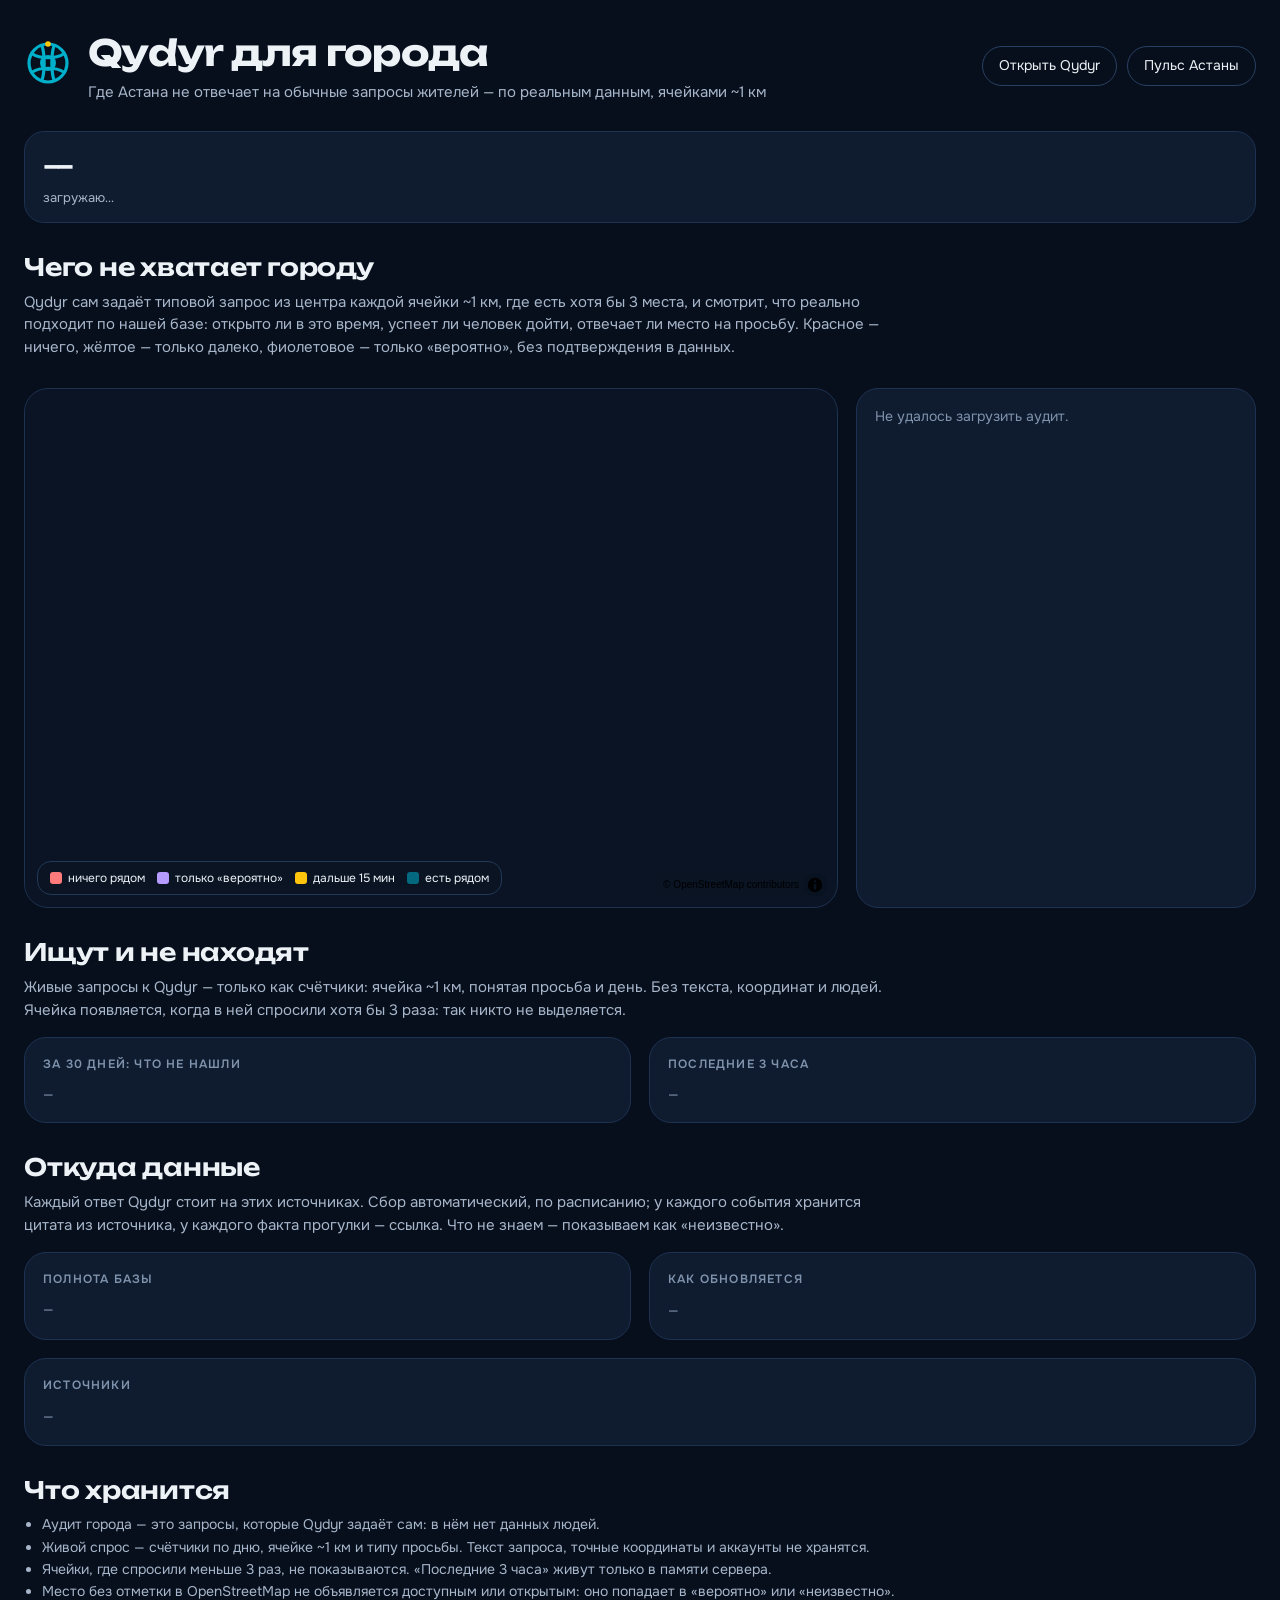
==== qydyr_data/web/city.html @ 08a6fe1f "Qydyr for the city: supply audit, live unmet demand, data page; step-free mode" ====
<!doctype html>
<html lang="ru" data-theme="dark">
<head>
<meta charset="utf-8">
<meta name="viewport" content="width=device-width, initial-scale=1">
<title>Qydyr для города</title>
<link rel="stylesheet" href="assets/fonts.css">
<link rel="stylesheet" href="assets/vendor/maplibre-gl.css">
<link rel="stylesheet" href="assets/app.css">
<style>
  body { overflow: auto; background: #070F1C; }
  :root { --none: #FF7A7A; --guess: #B79CFF; --far: #FEC50C; --ok: #00AFCA; }
  .city { max-width: 1320px; margin: 0 auto; padding: 28px 24px 56px; display: flex; flex-direction: column; gap: 28px; }
  .c-head { display: flex; align-items: center; justify-content: space-between; gap: 20px; flex-wrap: wrap; }
  .c-title { display: flex; align-items: center; gap: 16px; min-width: 0; }
  .c-title .logo { width: 48px; height: 48px; flex-shrink: 0; }
  .c-title h1 { margin: 0; font-family: var(--font-display); font-weight: 700; font-size: clamp(24px, 3vw, 36px); letter-spacing: -0.02em; }
  .c-title p { margin: 4px 0 0; color: var(--text-2); font-size: 15px; }
  .links { display: flex; gap: 10px; flex-wrap: wrap; }
  .links a { display: inline-flex; align-items: center; min-height: 40px; padding: 0 16px; border-radius: 999px; border: 1px solid var(--line-2); color: var(--text); text-decoration: none; font-size: 14px; }
  .links a:hover { border-color: var(--sky); }
  .kpis { display: grid; grid-template-columns: repeat(auto-fit, minmax(150px, 1fr)); gap: 12px; }
  .kpi { display: flex; flex-direction: column; gap: 4px; padding: 16px 18px; border-radius: 20px; background: var(--surface); border: 1px solid #1D3150; }
  .kpi b { font-family: var(--font-display); font-weight: 600; font-size: 26px; }
  .kpi span { font-size: 13px; color: var(--text-2); line-height: 1.35; }
  .kpi.warn b { color: var(--far); }
  section h2 { margin: 0 0 6px; font-family: var(--font-display); font-weight: 600; font-size: clamp(19px, 2vw, 24px); letter-spacing: -0.01em; }
  section > p.lead { margin: 0 0 16px; color: var(--text-2); font-size: 15px; line-height: 1.5; max-width: 860px; }
  .scen { display: flex; gap: 8px; flex-wrap: wrap; margin-bottom: 14px; }
  .scen button { min-height: 40px; padding: 0 16px; border-radius: 999px; border: 1px solid var(--line-2); background: var(--surface); color: var(--text); font: inherit; font-size: 14px; cursor: pointer; }
  .scen button[aria-pressed="true"] { background: var(--sky); color: var(--sky-ink); border-color: var(--sky); font-weight: 600; }
  .audit-grid { display: grid; grid-template-columns: minmax(0, 1fr) 400px; gap: 18px; }
  .c-map { position: relative; min-height: 520px; border-radius: 24px; overflow: hidden; border: 1px solid #1D3150; background: var(--bg); }
  #cmap { position: absolute; inset: 0; }
  .legend { position: absolute; left: 12px; bottom: 12px; z-index: 2; display: flex; gap: 12px; flex-wrap: wrap; padding: 8px 12px; border-radius: 14px; background: var(--overlay); border: 1px solid var(--line); font-size: 12px; }
  .legend i { display: inline-block; width: 12px; height: 12px; border-radius: 3px; margin-right: 6px; vertical-align: -2px; }
  .panel { display: flex; flex-direction: column; gap: 12px; padding: 18px; border-radius: 22px; background: var(--surface); border: 1px solid #1D3150; min-width: 0; }
  .panel h3 { margin: 0; font-size: 12px; font-weight: 600; letter-spacing: 0.1em; text-transform: uppercase; color: var(--text-3); }
  .req { font-size: 15px; line-height: 1.45; }
  .req q { font-weight: 600; }
  .req .when { color: var(--text-3); font-family: var(--font-mono); font-size: 12px; }
  .stack { display: flex; height: 14px; border-radius: 7px; overflow: hidden; background: var(--card); }
  .stack span { display: block; height: 100%; }
  .counts { display: grid; grid-template-columns: repeat(2, minmax(0, 1fr)); gap: 6px 14px; font-size: 13px; color: var(--text-2); }
  .counts b { color: var(--text); font-family: var(--font-mono); font-weight: 500; }
  .gap { display: flex; flex-direction: column; gap: 3px; padding: 10px 12px; border-radius: 14px; background: var(--card); border-left: 4px solid var(--none); cursor: pointer; }
  .gap.far { border-left-color: var(--far); }
  .gap.guess { border-left-color: var(--guess); }
  .gap b { font-size: 14px; }
  .gap span { font-size: 13px; color: var(--text-2); line-height: 1.35; }
  .why { margin: 0; font-size: 13px; color: var(--text-2); line-height: 1.45; }
  .two { display: grid; grid-template-columns: repeat(2, minmax(0, 1fr)); gap: 18px; }
  .bar { display: grid; grid-template-columns: 150px minmax(0, 1fr) 70px; align-items: center; gap: 10px; font-size: 14px; }
  .bar .track { height: 10px; border-radius: 5px; background: var(--card); overflow: hidden; }
  .bar .fill { height: 100%; background: var(--sky); }
  .bar .fill.bad { background: var(--none); }
  .bar em { font-style: normal; font-family: var(--font-mono); font-size: 12px; color: var(--text-2); text-align: right; }
  table { width: 100%; border-collapse: collapse; font-size: 14px; }
  th, td { text-align: left; padding: 9px 10px; border-bottom: 1px solid var(--line); vertical-align: top; }
  th { font-size: 12px; font-weight: 600; letter-spacing: 0.06em; text-transform: uppercase; color: var(--text-3); }
  td.cnt { font-family: var(--font-mono); text-align: right; white-space: nowrap; }
  td a { color: var(--text); }
  td .muted, .muted { color: var(--text-3); font-size: 12px; }
  .zero { color: var(--far); }
  .table-wrap { overflow-x: auto; }
  ul.plain { margin: 0; padding-left: 18px; color: var(--text-2); line-height: 1.6; font-size: 14px; }
  .empty { color: var(--text-3); font-size: 14px; }
  .maplibregl-popup-content { font-size: 13px; line-height: 1.4; max-width: 260px; }
  @media (max-width: 980px) { .audit-grid, .two { grid-template-columns: 1fr; } .c-map { min-height: 420px; } .bar { grid-template-columns: 110px minmax(0, 1fr) 64px; } }
  @media (max-width: 520px) { .city { padding: 20px 16px 40px; gap: 22px; } .kpi { padding: 14px; } .kpi b { font-size: 22px; } .c-title .logo { width: 40px; height: 40px; } }
</style>
<script type="module" src="assets/city.js"></script>
</head>
<body>
<main class="city">
  <header class="c-head">
    <div class="c-title"><span id="logo"></span><div><h1>Qydyr для города</h1><p>Где Астана не отвечает на обычные запросы жителей — по реальным данным, ячейками ~1 км</p></div></div>
    <nav class="links"><a href="./">Открыть Qydyr</a><a href="pulse.html">Пульс Астаны</a></nav>
  </header>

  <section class="kpis" id="kpis" aria-label="Коротко"><div class="kpi"><b>—</b><span>загружаю…</span></div></section>

  <section aria-labelledby="h-audit">
    <h2 id="h-audit">Чего не хватает городу</h2>
    <p class="lead">Qydyr сам задаёт типовой запрос из центра каждой ячейки ~1 км, где есть хотя бы 3 места, и смотрит, что реально подходит по нашей базе: открыто ли в это время, успеет ли человек дойти, отвечает ли место на просьбу. Красное — ничего, жёлтое — только далеко, фиолетовое — только «вероятно», без подтверждения в данных.</p>
    <div class="scen" id="scen" role="group" aria-label="Сценарий"></div>
    <div class="audit-grid">
      <div class="c-map"><div id="cmap" role="img" aria-label="Карта пробелов по ячейкам"></div>
        <div class="legend"><span><i style="background:var(--none)"></i>ничего рядом</span><span><i style="background:var(--guess)"></i>только «вероятно»</span><span><i style="background:var(--far)"></i>дальше 15 мин</span><span><i style="background:var(--ok);opacity:.55"></i>есть рядом</span></div>
      </div>
      <aside class="panel" id="side"><span class="empty">загружаю аудит…</span></aside>
    </div>
  </section>

  <section aria-labelledby="h-demand">
    <h2 id="h-demand">Ищут и не находят</h2>
    <p class="lead">Живые запросы к Qydyr — только как счётчики: ячейка ~1 км, понятая просьба и день. Без текста, координат и людей. Ячейка появляется, когда в ней спросили хотя бы <span id="k">3</span> раза: так никто не выделяется.</p>
    <div class="two">
      <div class="panel"><h3>За 30 дней: что не нашли</h3><div id="needs" style="display:flex;flex-direction:column;gap:10px"><span class="empty">—</span></div></div>
      <div class="panel"><h3>Последние 3 часа</h3><div id="live" style="display:flex;flex-direction:column;gap:8px"><span class="empty">—</span></div></div>
    </div>
  </section>

  <section aria-labelledby="h-data">
    <h2 id="h-data">Откуда данные</h2>
    <p class="lead">Каждый ответ Qydyr стоит на этих источниках. Сбор автоматический, по расписанию; у каждого события хранится цитата из источника, у каждого факта прогулки — ссылка. Что не знаем — показываем как «неизвестно».</p>
    <div class="two">
      <div class="panel"><h3>Полнота базы</h3><div id="coverage" style="display:flex;flex-direction:column;gap:12px"><span class="empty">—</span></div></div>
      <div class="panel"><h3>Как обновляется</h3><div id="schedule"><span class="empty">—</span></div></div>
    </div>
    <div class="panel" style="margin-top:18px"><h3>Источники</h3><div class="table-wrap" id="sources"><span class="empty">—</span></div></div>
  </section>

  <section aria-labelledby="h-privacy">
    <h2 id="h-privacy">Что хранится</h2>
    <ul class="plain">
      <li>Аудит города — это запросы, которые Qydyr задаёт сам: в нём нет данных людей.</li>
      <li>Живой спрос — счётчики по дню, ячейке ~1 км и типу просьбы. Текст запроса, точные координаты и аккаунты не хранятся.</li>
      <li>Ячейки, где спросили меньше 3 раз, не показываются. «Последние 3 часа» живут только в памяти сервера.</li>
      <li>Место без отметки в OpenStreetMap не объявляется доступным или открытым: оно попадает в «вероятно» или «неизвестно».</li>
    </ul>
  </section>
</main>
</body>
</html>
---- qydyr_data/web/assets/fonts.css ----
/* Vendored from @fontsource (SIL Open Font License 1.1): Unbounded, Onest, JetBrains Mono. */
@font-face {
  font-family: 'Unbounded';
  font-style: normal;
  font-display: swap;
  font-weight: 600;
  src: url(./fonts/unbounded-cyrillic-ext-600-normal.woff2) format('woff2');
  unicode-range: U+0460-052F,U+1C80-1C8A,U+20B4,U+2DE0-2DFF,U+A640-A69F,U+FE2E-FE2F;
}
@font-face {
  font-family: 'Unbounded';
  font-style: normal;
  font-display: swap;
  font-weight: 600;
  src: url(./fonts/unbounded-cyrillic-600-normal.woff2) format('woff2');
  unicode-range: U+0301,U+0400-045F,U+0490-0491,U+04B0-04B1,U+2116;
}
@font-face {
  font-family: 'Unbounded';
  font-style: normal;
  font-display: swap;
  font-weight: 600;
  src: url(./fonts/unbounded-latin-ext-600-normal.woff2) format('woff2');
  unicode-range: U+0100-02BA,U+02BD-02C5,U+02C7-02CC,U+02CE-02D7,U+02DD-02FF,U+0304,U+0308,U+0329,U+1D00-1DBF,U+1E00-1E9F,U+1EF2-1EFF,U+2020,U+20A0-20AB,U+20AD-20C0,U+2113,U+2C60-2C7F,U+A720-A7FF;
}
@font-face {
  font-family: 'Unbounded';
  font-style: normal;
  font-display: swap;
  font-weight: 600;
  src: url(./fonts/unbounded-latin-600-normal.woff2) format('woff2');
  unicode-range: U+0000-00FF,U+0131,U+0152-0153,U+02BB-02BC,U+02C6,U+02DA,U+02DC,U+0304,U+0308,U+0329,U+2000-206F,U+20AC,U+2122,U+2191,U+2193,U+2212,U+2215,U+FEFF,U+FFFD;
}
@font-face {
  font-family: 'Unbounded';
  font-style: normal;
  font-display: swap;
  font-weight: 700;
  src: url(./fonts/unbounded-cyrillic-ext-700-normal.woff2) format('woff2');
  unicode-range: U+0460-052F,U+1C80-1C8A,U+20B4,U+2DE0-2DFF,U+A640-A69F,U+FE2E-FE2F;
}
@font-face {
  font-family: 'Unbounded';
  font-style: normal;
  font-display: swap;
  font-weight: 700;
  src: url(./fonts/unbounded-cyrillic-700-normal.woff2) format('woff2');
  unicode-range: U+0301,U+0400-045F,U+0490-0491,U+04B0-04B1,U+2116;
}
@font-face {
  font-family: 'Unbounded';
  font-style: normal;
  font-display: swap;
  font-weight: 700;
  src: url(./fonts/unbounded-latin-ext-700-normal.woff2) format('woff2');
  unicode-range: U+0100-02BA,U+02BD-02C5,U+02C7-02CC,U+02CE-02D7,U+02DD-02FF,U+0304,U+0308,U+0329,U+1D00-1DBF,U+1E00-1E9F,U+1EF2-1EFF,U+2020,U+20A0-20AB,U+20AD-20C0,U+2113,U+2C60-2C7F,U+A720-A7FF;
}
@font-face {
  font-family: 'Unbounded';
  font-style: normal;
  font-display: swap;
  font-weight: 700;
  src: url(./fonts/unbounded-latin-700-normal.woff2) format('woff2');
  unicode-range: U+0000-00FF,U+0131,U+0152-0153,U+02BB-02BC,U+02C6,U+02DA,U+02DC,U+0304,U+0308,U+0329,U+2000-206F,U+20AC,U+2122,U+2191,U+2193,U+2212,U+2215,U+FEFF,U+FFFD;
}
@font-face {
  font-family: 'Onest';
  font-style: normal;
  font-display: swap;
  font-weight: 400;
  src: url(./fonts/onest-cyrillic-ext-400-normal.woff2) format('woff2');
  unicode-range: U+0460-052F,U+1C80-1C8A,U+20B4,U+2DE0-2DFF,U+A640-A69F,U+FE2E-FE2F;
}
@font-face {
  font-family: 'Onest';
  font-style: normal;
  font-display: swap;
  font-weight: 400;
  src: url(./fonts/onest-cyrillic-400-normal.woff2) format('woff2');
  unicode-range: U+0301,U+0400-045F,U+0490-0491,U+04B0-04B1,U+2116;
}
@font-face {
  font-family: 'Onest';
  font-style: normal;
  font-display: swap;
  font-weight: 400;
  src: url(./fonts/onest-latin-ext-400-normal.woff2) format('woff2');
  unicode-range: U+0100-02BA,U+02BD-02C5,U+02C7-02CC,U+02CE-02D7,U+02DD-02FF,U+0304,U+0308,U+0329,U+1D00-1DBF,U+1E00-1E9F,U+1EF2-1EFF,U+2020,U+20A0-20AB,U+20AD-20C0,U+2113,U+2C60-2C7F,U+A720-A7FF;
}
@font-face {
  font-family: 'Onest';
  font-style: normal;
  font-display: swap;
  font-weight: 400;
  src: url(./fonts/onest-latin-400-normal.woff2) format('woff2');
  unicode-range: U+0000-00FF,U+0131,U+0152-0153,U+02BB-02BC,U+02C6,U+02DA,U+02DC,U+0304,U+0308,U+0329,U+2000-206F,U+20AC,U+2122,U+2191,U+2193,U+2212,U+2215,U+FEFF,U+FFFD;
}
@font-face {
  font-family: 'Onest';
  font-style: normal;
  font-display: swap;
  font-weight: 500;
  src: url(./fonts/onest-cyrillic-ext-500-normal.woff2) format('woff2');
  unicode-range: U+0460-052F,U+1C80-1C8A,U+20B4,U+2DE0-2DFF,U+A640-A69F,U+FE2E-FE2F;
}
@font-face {
  font-family: 'Onest';
  font-style: normal;
  font-display: swap;
  font-weight: 500;
  src: url(./fonts/onest-cyrillic-500-normal.woff2) format('woff2');
  unicode-range: U+0301,U+0400-045F,U+0490-0491,U+04B0-04B1,U+2116;
}
@font-face {
  font-family: 'Onest';
  font-style: normal;
  font-display: swap;
  font-weight: 500;
  src: url(./fonts/onest-latin-ext-500-normal.woff2) format('woff2');
  unicode-range: U+0100-02BA,U+02BD-02C5,U+02C7-02CC,U+02CE-02D7,U+02DD-02FF,U+0304,U+0308,U+0329,U+1D00-1DBF,U+1E00-1E9F,U+1EF2-1EFF,U+2020,U+20A0-20AB,U+20AD-20C0,U+2113,U+2C60-2C7F,U+A720-A7FF;
}
@font-face {
  font-family: 'Onest';
  font-style: normal;
  font-display: swap;
  font-weight: 500;
  src: url(./fonts/onest-latin-500-normal.woff2) format('woff2');
  unicode-range: U+0000-00FF,U+0131,U+0152-0153,U+02BB-02BC,U+02C6,U+02DA,U+02DC,U+0304,U+0308,U+0329,U+2000-206F,U+20AC,U+2122,U+2191,U+2193,U+2212,U+2215,U+FEFF,U+FFFD;
}
@font-face {
  font-family: 'Onest';
  font-style: normal;
  font-display: swap;
  font-weight: 600;
  src: url(./fonts/onest-cyrillic-ext-600-normal.woff2) format('woff2');
  unicode-range: U+0460-052F,U+1C80-1C8A,U+20B4,U+2DE0-2DFF,U+A640-A69F,U+FE2E-FE2F;
}
@font-face {
  font-family: 'Onest';
  font-style: normal;
  font-display: swap;
  font-weight: 600;
  src: url(./fonts/onest-cyrillic-600-normal.woff2) format('woff2');
  unicode-range: U+0301,U+0400-045F,U+0490-0491,U+04B0-04B1,U+2116;
}
@font-face {
  font-family: 'Onest';
  font-style: normal;
  font-display: swap;
  font-weight: 600;
  src: url(./fonts/onest-latin-ext-600-normal.woff2) format('woff2');
  unicode-range: U+0100-02BA,U+02BD-02C5,U+02C7-02CC,U+02CE-02D7,U+02DD-02FF,U+0304,U+0308,U+0329,U+1D00-1DBF,U+1E00-1E9F,U+1EF2-1EFF,U+2020,U+20A0-20AB,U+20AD-20C0,U+2113,U+2C60-2C7F,U+A720-A7FF;
}
@font-face {
  font-family: 'Onest';
  font-style: normal;
  font-display: swap;
  font-weight: 600;
  src: url(./fonts/onest-latin-600-normal.woff2) format('woff2');
  unicode-range: U+0000-00FF,U+0131,U+0152-0153,U+02BB-02BC,U+02C6,U+02DA,U+02DC,U+0304,U+0308,U+0329,U+2000-206F,U+20AC,U+2122,U+2191,U+2193,U+2212,U+2215,U+FEFF,U+FFFD;
}
@font-face {
  font-family: 'Onest';
  font-style: normal;
  font-display: swap;
  font-weight: 700;
  src: url(./fonts/onest-cyrillic-ext-700-normal.woff2) format('woff2');
  unicode-range: U+0460-052F,U+1C80-1C8A,U+20B4,U+2DE0-2DFF,U+A640-A69F,U+FE2E-FE2F;
}
@font-face {
  font-family: 'Onest';
  font-style: normal;
  font-display: swap;
  font-weight: 700;
  src: url(./fonts/onest-cyrillic-700-normal.woff2) format('woff2');
  unicode-range: U+0301,U+0400-045F,U+0490-0491,U+04B0-04B1,U+2116;
}
@font-face {
  font-family: 'Onest';
  font-style: normal;
  font-display: swap;
  font-weight: 700;
  src: url(./fonts/onest-latin-ext-700-normal.woff2) format('woff2');
  unicode-range: U+0100-02BA,U+02BD-02C5,U+02C7-02CC,U+02CE-02D7,U+02DD-02FF,U+0304,U+0308,U+0329,U+1D00-1DBF,U+1E00-1E9F,U+1EF2-1EFF,U+2020,U+20A0-20AB,U+20AD-20C0,U+2113,U+2C60-2C7F,U+A720-A7FF;
}
@font-face {
  font-family: 'Onest';
  font-style: normal;
  font-display: swap;
  font-weight: 700;
  src: url(./fonts/onest-latin-700-normal.woff2) format('woff2');
  unicode-range: U+0000-00FF,U+0131,U+0152-0153,U+02BB-02BC,U+02C6,U+02DA,U+02DC,U+0304,U+0308,U+0329,U+2000-206F,U+20AC,U+2122,U+2191,U+2193,U+2212,U+2215,U+FEFF,U+FFFD;
}
@font-face {
  font-family: 'JetBrains Mono';
  font-style: normal;
  font-display: swap;
  font-weight: 400;
  src: url(./fonts/jetbrains-mono-cyrillic-ext-400-normal.woff2) format('woff2');
  unicode-range: U+0460-052F,U+1C80-1C8A,U+20B4,U+2DE0-2DFF,U+A640-A69F,U+FE2E-FE2F;
}
@font-face {
  font-family: 'JetBrains Mono';
  font-style: normal;
  font-display: swap;
  font-weight: 400;
  src: url(./fonts/jetbrains-mono-cyrillic-400-normal.woff2) format('woff2');
  unicode-range: U+0301,U+0400-045F,U+0490-0491,U+04B0-04B1,U+2116;
}
@font-face {
  font-family: 'JetBrains Mono';
  font-style: normal;
  font-display: swap;
  font-weight: 400;
  src: url(./fonts/jetbrains-mono-latin-ext-400-normal.woff2) format('woff2');
  unicode-range: U+0100-02BA,U+02BD-02C5,U+02C7-02CC,U+02CE-02D7,U+02DD-02FF,U+0304,U+0308,U+0329,U+1D00-1DBF,U+1E00-1E9F,U+1EF2-1EFF,U+2020,U+20A0-20AB,U+20AD-20C0,U+2113,U+2C60-2C7F,U+A720-A7FF;
}
@font-face {
  font-family: 'JetBrains Mono';
  font-style: normal;
  font-display: swap;
  font-weight: 400;
  src: url(./fonts/jetbrains-mono-latin-400-normal.woff2) format('woff2');
  unicode-range: U+0000-00FF,U+0131,U+0152-0153,U+02BB-02BC,U+02C6,U+02DA,U+02DC,U+0304,U+0308,U+0329,U+2000-206F,U+20AC,U+2122,U+2191,U+2193,U+2212,U+2215,U+FEFF,U+FFFD;
}
@font-face {
  font-family: 'JetBrains Mono';
  font-style: normal;
  font-display: swap;
  font-weight: 500;
  src: url(./fonts/jetbrains-mono-cyrillic-ext-500-normal.woff2) format('woff2');
  unicode-range: U+0460-052F,U+1C80-1C8A,U+20B4,U+2DE0-2DFF,U+A640-A69F,U+FE2E-FE2F;
}
@font-face {
  font-family: 'JetBrains Mono';
  font-style: normal;
  font-display: swap;
  font-weight: 500;
  src: url(./fonts/jetbrains-mono-cyrillic-500-normal.woff2) format('woff2');
  unicode-range: U+0301,U+0400-045F,U+0490-0491,U+04B0-04B1,U+2116;
}
@font-face {
  font-family: 'JetBrains Mono';
  font-style: normal;
  font-display: swap;
  font-weight: 500;
  src: url(./fonts/jetbrains-mono-latin-ext-500-normal.woff2) format('woff2');
  unicode-range: U+0100-02BA,U+02BD-02C5,U+02C7-02CC,U+02CE-02D7,U+02DD-02FF,U+0304,U+0308,U+0329,U+1D00-1DBF,U+1E00-1E9F,U+1EF2-1EFF,U+2020,U+20A0-20AB,U+20AD-20C0,U+2113,U+2C60-2C7F,U+A720-A7FF;
}
@font-face {
  font-family: 'JetBrains Mono';
  font-style: normal;
  font-display: swap;
  font-weight: 500;
  src: url(./fonts/jetbrains-mono-latin-500-normal.woff2) format('woff2');
  unicode-range: U+0000-00FF,U+0131,U+0152-0153,U+02BB-02BC,U+02C6,U+02DA,U+02DC,U+0304,U+0308,U+0329,U+2000-206F,U+20AC,U+2122,U+2191,U+2193,U+2212,U+2215,U+FEFF,U+FFFD;
}
---- qydyr_data/web/assets/vendor/maplibre-gl.css ----
.maplibregl-map{font:12px/20px Helvetica Neue,Arial,Helvetica,sans-serif;overflow:hidden;position:relative;-webkit-tap-highlight-color:rgb(0 0 0/0);-webkit-touch-callout:none}.maplibregl-canvas{position:absolute;left:0;top:0}.maplibregl-map:fullscreen{width:100%;height:100%}.maplibregl-ctrl-group button.maplibregl-ctrl-compass{touch-action:none}.maplibregl-canvas-container.maplibregl-interactive,.maplibregl-ctrl-group button.maplibregl-ctrl-compass{cursor:grab;-webkit-user-select:none;-moz-user-select:none;user-select:none}.maplibregl-canvas-container.maplibregl-interactive.maplibregl-track-pointer{cursor:pointer}.maplibregl-canvas-container.maplibregl-interactive:active,.maplibregl-ctrl-group button.maplibregl-ctrl-compass:active{cursor:grabbing}.maplibregl-canvas-container.maplibregl-touch-zoom-rotate,.maplibregl-canvas-container.maplibregl-touch-zoom-rotate .maplibregl-canvas{touch-action:pan-x pan-y}.maplibregl-canvas-container.maplibregl-touch-drag-pan,.maplibregl-canvas-container.maplibregl-touch-drag-pan .maplibregl-canvas{touch-action:pinch-zoom}.maplibregl-canvas-container.maplibregl-touch-zoom-rotate.maplibregl-touch-drag-pan,.maplibregl-canvas-container.maplibregl-touch-zoom-rotate.maplibregl-touch-drag-pan .maplibregl-canvas{touch-action:none}.maplibregl-canvas-container.maplibregl-touch-drag-pan.maplibregl-cooperative-gestures,.maplibregl-canvas-container.maplibregl-touch-drag-pan.maplibregl-cooperative-gestures .maplibregl-canvas{touch-action:pan-x pan-y}.maplibregl-ctrl-bottom-left,.maplibregl-ctrl-bottom-right,.maplibregl-ctrl-top-left,.maplibregl-ctrl-top-right{position:absolute;pointer-events:none;z-index:2}.maplibregl-ctrl-top-left{top:0;left:0}.maplibregl-ctrl-top-right{top:0;right:0}.maplibregl-ctrl-bottom-left{bottom:0;left:0}.maplibregl-ctrl-bottom-right{right:0;bottom:0}.maplibregl-ctrl{clear:both;pointer-events:auto;transform:translate(0)}.maplibregl-ctrl-top-left .maplibregl-ctrl{margin:10px 0 0 10px;float:left}.maplibregl-ctrl-top-right .maplibregl-ctrl{margin:10px 10px 0 0;float:right}.maplibregl-ctrl-bottom-left .maplibregl-ctrl{margin:0 0 10px 10px;float:left}.maplibregl-ctrl-bottom-right .maplibregl-ctrl{margin:0 10px 10px 0;float:right}.maplibregl-ctrl-group{border-radius:4px;background:#fff}.maplibregl-ctrl-group:not(:empty){box-shadow:0 0 0 2px rgba(0,0,0,.1)}.maplibregl-ctrl-group button{width:29px;height:29px;display:block;padding:0;outline:none;border:0;box-sizing:border-box;background-color:transparent;cursor:pointer}.maplibregl-ctrl button{-webkit-user-select:none;-moz-user-select:none;user-select:none}.maplibregl-ctrl-group button+button{border-top:1px solid #ddd}.maplibregl-ctrl button .maplibregl-ctrl-icon{display:block;width:100%;height:100%;background-repeat:no-repeat;background-position:50%}@media(forced-colors:active){.maplibregl-ctrl-group:not(:empty){box-shadow:0 0 0 2px ButtonText}.maplibregl-ctrl-icon{background-color:transparent}.maplibregl-ctrl-group button+button{border-top:1px solid buttontext}}.maplibregl-ctrl button::-moz-focus-inner{border:0;padding:0}.maplibregl-ctrl-attrib-button:focus,.maplibregl-ctrl-group button:focus{box-shadow:0 0 2px 2px #0096ff}.maplibregl-ctrl button:disabled{cursor:not-allowed}.maplibregl-ctrl button:disabled .maplibregl-ctrl-icon{opacity:.25}@media(hover:hover){.maplibregl-ctrl button:not(:disabled):hover{background-color:rgba(0,0,0,.05)}}.maplibregl-ctrl button:not(:disabled):active{background-color:rgba(0,0,0,.05)}.maplibregl-ctrl-group button:focus:focus-visible{box-shadow:0 0 2px 2px #0096ff}.maplibregl-ctrl-group button:focus:not(:focus-visible){box-shadow:none}.maplibregl-ctrl-group button:focus:first-child{border-radius:4px 4px 0 0}.maplibregl-ctrl-group button:focus:last-child{border-radius:0 0 4px 4px}.maplibregl-ctrl-group button:focus:only-child{border-radius:inherit}.maplibregl-ctrl button.maplibregl-ctrl-zoom-out .maplibregl-ctrl-icon{background-image:url("data:image/svg+xml;charset=utf-8,%3Csvg xmlns='http://www.w3.org/2000/svg' width='29' height='29' viewBox='0 0 29 29' fill='%23333'%3E %3Cpath d='M10 13c-.75 0-1.5.75-1.5 1.5S9.25 16 10 16h9c.75 0 1.5-.75 1.5-1.5S19.75 13 19 13z'/%3E %3C/svg%3E")}.maplibregl-ctrl button.maplibregl-ctrl-zoom-in .maplibregl-ctrl-icon{background-image:url("data:image/svg+xml;charset=utf-8,%3Csvg xmlns='http://www.w3.org/2000/svg' width='29' height='29' viewBox='0 0 29 29' fill='%23333'%3E %3Cpath d='M14.5 8.5c-.75 0-1.5.75-1.5 1.5v3h-3c-.75 0-1.5.75-1.5 1.5S9.25 16 10 16h3v3c0 .75.75 1.5 1.5 1.5S16 19.75 16 19v-3h3c.75 0 1.5-.75 1.5-1.5S19.75 13 19 13h-3v-3c0-.75-.75-1.5-1.5-1.5'/%3E %3C/svg%3E")}@media(forced-colors:active){.maplibregl-ctrl button.maplibregl-ctrl-zoom-out .maplibregl-ctrl-icon{background-image:url("data:image/svg+xml;charset=utf-8,%3Csvg xmlns='http://www.w3.org/2000/svg' width='29' height='29' viewBox='0 0 29 29' fill='%23fff'%3E %3Cpath d='M10 13c-.75 0-1.5.75-1.5 1.5S9.25 16 10 16h9c.75 0 1.5-.75 1.5-1.5S19.75 13 19 13z'/%3E %3C/svg%3E")}.maplibregl-ctrl button.maplibregl-ctrl-zoom-in .maplibregl-ctrl-icon{background-image:url("data:image/svg+xml;charset=utf-8,%3Csvg xmlns='http://www.w3.org/2000/svg' width='29' height='29' viewBox='0 0 29 29' fill='%23fff'%3E %3Cpath d='M14.5 8.5c-.75 0-1.5.75-1.5 1.5v3h-3c-.75 0-1.5.75-1.5 1.5S9.25 16 10 16h3v3c0 .75.75 1.5 1.5 1.5S16 19.75 16 19v-3h3c.75 0 1.5-.75 1.5-1.5S19.75 13 19 13h-3v-3c0-.75-.75-1.5-1.5-1.5'/%3E %3C/svg%3E")}}@media(forced-colors:active) and (prefers-color-scheme:light){.maplibregl-ctrl button.maplibregl-ctrl-zoom-out .maplibregl-ctrl-icon{background-image:url("data:image/svg+xml;charset=utf-8,%3Csvg xmlns='http://www.w3.org/2000/svg' width='29' height='29' viewBox='0 0 29 29' fill='%23000'%3E %3Cpath d='M10 13c-.75 0-1.5.75-1.5 1.5S9.25 16 10 16h9c.75 0 1.5-.75 1.5-1.5S19.75 13 19 13z'/%3E %3C/svg%3E")}.maplibregl-ctrl button.maplibregl-ctrl-zoom-in .maplibregl-ctrl-icon{background-image:url("data:image/svg+xml;charset=utf-8,%3Csvg xmlns='http://www.w3.org/2000/svg' width='29' height='29' viewBox='0 0 29 29' fill='%23000'%3E %3Cpath d='M14.5 8.5c-.75 0-1.5.75-1.5 1.5v3h-3c-.75 0-1.5.75-1.5 1.5S9.25 16 10 16h3v3c0 .75.75 1.5 1.5 1.5S16 19.75 16 19v-3h3c.75 0 1.5-.75 1.5-1.5S19.75 13 19 13h-3v-3c0-.75-.75-1.5-1.5-1.5'/%3E %3C/svg%3E")}}.maplibregl-ctrl button.maplibregl-ctrl-fullscreen .maplibregl-ctrl-icon{background-image:url("data:image/svg+xml;charset=utf-8,%3Csvg xmlns='http://www.w3.org/2000/svg' width='29' height='29' viewBox='0 0 29 29' fill='%23333'%3E %3Cpath d='M24 16v5.5c0 1.75-.75 2.5-2.5 2.5H16v-1l3-1.5-4-5.5 1-1 5.5 4 1.5-3zM6 16l1.5 3 5.5-4 1 1-4 5.5 3 1.5v1H7.5C5.75 24 5 23.25 5 21.5V16zm7-11v1l-3 1.5 4 5.5-1 1-5.5-4L6 13H5V7.5C5 5.75 5.75 5 7.5 5zm11 2.5c0-1.75-.75-2.5-2.5-2.5H16v1l3 1.5-4 5.5 1 1 5.5-4 1.5 3h1z'/%3E %3C/svg%3E")}.maplibregl-ctrl button.maplibregl-ctrl-shrink .maplibregl-ctrl-icon{background-image:url("data:image/svg+xml;charset=utf-8,%3Csvg xmlns='http://www.w3.org/2000/svg' width='29' height='29' viewBox='0 0 29 29'%3E %3Cpath d='M18.5 16c-1.75 0-2.5.75-2.5 2.5V24h1l1.5-3 5.5 4 1-1-4-5.5 3-1.5v-1zM13 18.5c0-1.75-.75-2.5-2.5-2.5H5v1l3 1.5L4 24l1 1 5.5-4 1.5 3h1zm3-8c0 1.75.75 2.5 2.5 2.5H24v-1l-3-1.5L25 5l-1-1-5.5 4L17 5h-1zM10.5 13c1.75 0 2.5-.75 2.5-2.5V5h-1l-1.5 3L5 4 4 5l4 5.5L5 12v1z'/%3E %3C/svg%3E")}@media(forced-colors:active){.maplibregl-ctrl button.maplibregl-ctrl-fullscreen .maplibregl-ctrl-icon{background-image:url("data:image/svg+xml;charset=utf-8,%3Csvg xmlns='http://www.w3.org/2000/svg' width='29' height='29' viewBox='0 0 29 29' fill='%23fff'%3E %3Cpath d='M24 16v5.5c0 1.75-.75 2.5-2.5 2.5H16v-1l3-1.5-4-5.5 1-1 5.5 4 1.5-3zM6 16l1.5 3 5.5-4 1 1-4 5.5 3 1.5v1H7.5C5.75 24 5 23.25 5 21.5V16zm7-11v1l-3 1.5 4 5.5-1 1-5.5-4L6 13H5V7.5C5 5.75 5.75 5 7.5 5zm11 2.5c0-1.75-.75-2.5-2.5-2.5H16v1l3 1.5-4 5.5 1 1 5.5-4 1.5 3h1z'/%3E %3C/svg%3E")}.maplibregl-ctrl button.maplibregl-ctrl-shrink .maplibregl-ctrl-icon{background-image:url("data:image/svg+xml;charset=utf-8,%3Csvg xmlns='http://www.w3.org/2000/svg' width='29' height='29' viewBox='0 0 29 29' fill='%23fff'%3E %3Cpath d='M18.5 16c-1.75 0-2.5.75-2.5 2.5V24h1l1.5-3 5.5 4 1-1-4-5.5 3-1.5v-1zM13 18.5c0-1.75-.75-2.5-2.5-2.5H5v1l3 1.5L4 24l1 1 5.5-4 1.5 3h1zm3-8c0 1.75.75 2.5 2.5 2.5H24v-1l-3-1.5L25 5l-1-1-5.5 4L17 5h-1zM10.5 13c1.75 0 2.5-.75 2.5-2.5V5h-1l-1.5 3L5 4 4 5l4 5.5L5 12v1z'/%3E %3C/svg%3E")}}@media(forced-colors:active) and (prefers-color-scheme:light){.maplibregl-ctrl button.maplibregl-ctrl-fullscreen .maplibregl-ctrl-icon{background-image:url("data:image/svg+xml;charset=utf-8,%3Csvg xmlns='http://www.w3.org/2000/svg' width='29' height='29' viewBox='0 0 29 29' fill='%23000'%3E %3Cpath d='M24 16v5.5c0 1.75-.75 2.5-2.5 2.5H16v-1l3-1.5-4-5.5 1-1 5.5 4 1.5-3zM6 16l1.5 3 5.5-4 1 1-4 5.5 3 1.5v1H7.5C5.75 24 5 23.25 5 21.5V16zm7-11v1l-3 1.5 4 5.5-1 1-5.5-4L6 13H5V7.5C5 5.75 5.75 5 7.5 5zm11 2.5c0-1.75-.75-2.5-2.5-2.5H16v1l3 1.5-4 5.5 1 1 5.5-4 1.5 3h1z'/%3E %3C/svg%3E")}.maplibregl-ctrl button.maplibregl-ctrl-shrink .maplibregl-ctrl-icon{background-image:url("data:image/svg+xml;charset=utf-8,%3Csvg xmlns='http://www.w3.org/2000/svg' width='29' height='29' viewBox='0 0 29 29' fill='%23000'%3E %3Cpath d='M18.5 16c-1.75 0-2.5.75-2.5 2.5V24h1l1.5-3 5.5 4 1-1-4-5.5 3-1.5v-1zM13 18.5c0-1.75-.75-2.5-2.5-2.5H5v1l3 1.5L4 24l1 1 5.5-4 1.5 3h1zm3-8c0 1.75.75 2.5 2.5 2.5H24v-1l-3-1.5L25 5l-1-1-5.5 4L17 5h-1zM10.5 13c1.75 0 2.5-.75 2.5-2.5V5h-1l-1.5 3L5 4 4 5l4 5.5L5 12v1z'/%3E %3C/svg%3E")}}.maplibregl-ctrl button.maplibregl-ctrl-compass .maplibregl-ctrl-icon{background-image:url("data:image/svg+xml;charset=utf-8,%3Csvg xmlns='http://www.w3.org/2000/svg' width='29' height='29' viewBox='0 0 29 29' fill='%23333'%3E %3Cpath d='m10.5 14 4-8 4 8z'/%3E %3Cpath fill='%23ccc' d='m10.5 16 4 8 4-8z'/%3E %3C/svg%3E")}@media(forced-colors:active){.maplibregl-ctrl button.maplibregl-ctrl-compass .maplibregl-ctrl-icon{background-image:url("data:image/svg+xml;charset=utf-8,%3Csvg xmlns='http://www.w3.org/2000/svg' width='29' height='29' viewBox='0 0 29 29' fill='%23fff'%3E %3Cpath d='m10.5 14 4-8 4 8z'/%3E %3Cpath fill='%23ccc' d='m10.5 16 4 8 4-8z'/%3E %3C/svg%3E")}}@media(forced-colors:active) and (prefers-color-scheme:light){.maplibregl-ctrl button.maplibregl-ctrl-compass .maplibregl-ctrl-icon{background-image:url("data:image/svg+xml;charset=utf-8,%3Csvg xmlns='http://www.w3.org/2000/svg' width='29' height='29' viewBox='0 0 29 29' fill='%23000'%3E %3Cpath d='m10.5 14 4-8 4 8z'/%3E %3Cpath fill='%23ccc' d='m10.5 16 4 8 4-8z'/%3E %3C/svg%3E")}}.maplibregl-ctrl button.maplibregl-ctrl-globe .maplibregl-ctrl-icon{background-image:url("data:image/svg+xml;charset=utf-8,%3Csvg xmlns='http://www.w3.org/2000/svg' width='22' height='22' fill='none' viewBox='0 0 22 22' stroke='%23333'%3E %3Ccircle cx='11' cy='11' r='8.5'/%3E %3Cpath d='M17.5 11c0 4.819-3.02 8.5-6.5 8.5S4.5 15.819 4.5 11 7.52 2.5 11 2.5s6.5 3.681 6.5 8.5Z'/%3E %3Cpath d='M13.5 11c0 2.447-.331 4.64-.853 6.206-.262.785-.562 1.384-.872 1.777-.314.399-.58.517-.775.517-.195 0-.461-.118-.775-.517-.31-.393-.61-.992-.872-1.777C8.831 15.64 8.5 13.446 8.5 11c0-2.447.331-4.64.853-6.206.262-.785.562-1.384.872-1.777.314-.399.58-.517.775-.517.195 0 .461.118.775.517.31.393.61.992.872 1.777.522 1.565.853 3.76.853 6.206Z'/%3E %3Cpath d='M11 7.5c-1.909 0-3.622-.166-4.845-.428-.616-.132-1.08-.283-1.379-.434a1.333 1.333 0 0 1-.224-.138c.047-.038.12-.085.224-.138.299-.151.763-.302 1.379-.434C7.378 5.666 9.091 5.5 11 5.5c1.909 0 3.622.166 4.845.428.616.132 1.08.283 1.379.434.105.053.177.1.224.138-.047.038-.12.085-.224.138-.299.151-.763.302-1.379.434-1.223.262-2.936.428-4.845.428ZM4.486 6.436ZM11 16.5c-1.909 0-3.622-.166-4.845-.428-.616-.132-1.08-.283-1.379-.434a1.33 1.33 0 0 1-.224-.138 1.33 1.33 0 0 1 .224-.138c.299-.151.763-.302 1.379-.434C7.378 14.666 9.091 14.5 11 14.5c1.909 0 3.622.166 4.845.428.616.132 1.08.283 1.379.434.105.053.177.1.224.138a1.33 1.33 0 0 1-.224.138c-.299.151-.763.302-1.379.434-1.223.262-2.936.428-4.845.428Zm-6.514-1.064ZM11 12.5c-2.46 0-4.672-.222-6.255-.574-.796-.177-1.406-.38-1.805-.59a1.465 1.465 0 0 1-.39-.272.293.293 0 0 1-.047-.064.293.293 0 0 1 .048-.064c.066-.073.189-.167.389-.272.399-.21 1.009-.413 1.805-.59C6.328 9.722 8.54 9.5 11 9.5s4.672.222 6.256.574c.795.177 1.405.38 1.804.59.2.105.323.2.39.272a.33.33 0 0 1 .047.064.293.293 0 0 1-.048.064 1.435 1.435 0 0 1-.389.272c-.399.21-1.009.413-1.804.59-1.584.352-3.796.574-6.256.574Zm-8.501-1.51v.002-.002Zm0 .018v.002-.002Zm17.002.002v-.002.002Zm0-.018v-.002.002Z'/%3E %3C/svg%3E")}.maplibregl-ctrl button.maplibregl-ctrl-globe-enabled .maplibregl-ctrl-icon{background-image:url("data:image/svg+xml;charset=utf-8,%3Csvg xmlns='http://www.w3.org/2000/svg' width='22' height='22' fill='none' viewBox='0 0 22 22' stroke='%2333b5e5'%3E %3Ccircle cx='11' cy='11' r='8.5'/%3E %3Cpath d='M17.5 11c0 4.819-3.02 8.5-6.5 8.5S4.5 15.819 4.5 11 7.52 2.5 11 2.5s6.5 3.681 6.5 8.5Z'/%3E %3Cpath d='M13.5 11c0 2.447-.331 4.64-.853 6.206-.262.785-.562 1.384-.872 1.777-.314.399-.58.517-.775.517-.195 0-.461-.118-.775-.517-.31-.393-.61-.992-.872-1.777C8.831 15.64 8.5 13.446 8.5 11c0-2.447.331-4.64.853-6.206.262-.785.562-1.384.872-1.777.314-.399.58-.517.775-.517.195 0 .461.118.775.517.31.393.61.992.872 1.777.522 1.565.853 3.76.853 6.206Z'/%3E %3Cpath d='M11 7.5c-1.909 0-3.622-.166-4.845-.428-.616-.132-1.08-.283-1.379-.434a1.333 1.333 0 0 1-.224-.138c.047-.038.12-.085.224-.138.299-.151.763-.302 1.379-.434C7.378 5.666 9.091 5.5 11 5.5c1.909 0 3.622.166 4.845.428.616.132 1.08.283 1.379.434.105.053.177.1.224.138-.047.038-.12.085-.224.138-.299.151-.763.302-1.379.434-1.223.262-2.936.428-4.845.428ZM4.486 6.436ZM11 16.5c-1.909 0-3.622-.166-4.845-.428-.616-.132-1.08-.283-1.379-.434a1.33 1.33 0 0 1-.224-.138 1.33 1.33 0 0 1 .224-.138c.299-.151.763-.302 1.379-.434C7.378 14.666 9.091 14.5 11 14.5c1.909 0 3.622.166 4.845.428.616.132 1.08.283 1.379.434.105.053.177.1.224.138a1.33 1.33 0 0 1-.224.138c-.299.151-.763.302-1.379.434-1.223.262-2.936.428-4.845.428Zm-6.514-1.064ZM11 12.5c-2.46 0-4.672-.222-6.255-.574-.796-.177-1.406-.38-1.805-.59a1.465 1.465 0 0 1-.39-.272.293.293 0 0 1-.047-.064.293.293 0 0 1 .048-.064c.066-.073.189-.167.389-.272.399-.21 1.009-.413 1.805-.59C6.328 9.722 8.54 9.5 11 9.5s4.672.222 6.256.574c.795.177 1.405.38 1.804.59.2.105.323.2.39.272a.33.33 0 0 1 .047.064.293.293 0 0 1-.048.064 1.435 1.435 0 0 1-.389.272c-.399.21-1.009.413-1.804.59-1.584.352-3.796.574-6.256.574Zm-8.501-1.51v.002-.002Zm0 .018v.002-.002Zm17.002.002v-.002.002Zm0-.018v-.002.002Z'/%3E %3C/svg%3E")}.maplibregl-ctrl button.maplibregl-ctrl-terrain .maplibregl-ctrl-icon{background-image:url("data:image/svg+xml;charset=utf-8,%3Csvg xmlns='http://www.w3.org/2000/svg' width='22' height='22' viewBox='0 0 22 22' fill='%23333'%3E %3Cpath d='m1.754 13.406 4.453-4.851 3.09 3.09 3.281 3.277.969-.969-3.309-3.312 3.844-4.121 6.148 6.886h1.082v-.855l-7.207-8.07-4.84 5.187L6.169 6.57l-5.48 5.965v.871ZM.688 16.844h20.625v1.375H.688Zm0 0'/%3E %3C/svg%3E")}.maplibregl-ctrl button.maplibregl-ctrl-terrain-enabled .maplibregl-ctrl-icon{background-image:url("data:image/svg+xml;charset=utf-8,%3Csvg xmlns='http://www.w3.org/2000/svg' width='22' height='22' viewBox='0 0 22 22' fill='%2333b5e5'%3E %3Cpath d='m1.754 13.406 4.453-4.851 3.09 3.09 3.281 3.277.969-.969-3.309-3.312 3.844-4.121 6.148 6.886h1.082v-.855l-7.207-8.07-4.84 5.187L6.169 6.57l-5.48 5.965v.871ZM.688 16.844h20.625v1.375H.688Zm0 0'/%3E %3C/svg%3E")}.maplibregl-ctrl button.maplibregl-ctrl-geolocate .maplibregl-ctrl-icon{background-image:url("data:image/svg+xml;charset=utf-8,%3Csvg xmlns='http://www.w3.org/2000/svg' width='29' height='29' viewBox='0 0 20 20' fill='%23333'%3E %3Cpath d='M10 4C9 4 9 5 9 5v.1A5 5 0 0 0 5.1 9H5s-1 0-1 1 1 1 1 1h.1A5 5 0 0 0 9 14.9v.1s0 1 1 1 1-1 1-1v-.1a5 5 0 0 0 3.9-3.9h.1s1 0 1-1-1-1-1-1h-.1A5 5 0 0 0 11 5.1V5s0-1-1-1m0 2.5a3.5 3.5 0 1 1 0 7 3.5 3.5 0 1 1 0-7'/%3E %3Ccircle id='dot' cx='10' cy='10' r='2'/%3E %3Cpath id='stroke' d='m14 5 1 1-9 9-1-1z' display='none'/%3E %3C/svg%3E")}.maplibregl-ctrl button.maplibregl-ctrl-geolocate:disabled .maplibregl-ctrl-icon{background-image:url("data:image/svg+xml;charset=utf-8,%3Csvg xmlns='http://www.w3.org/2000/svg' width='29' height='29' viewBox='0 0 20 20' fill='%23aaa'%3E %3Cpath d='M10 4C9 4 9 5 9 5v.1A5 5 0 0 0 5.1 9H5s-1 0-1 1 1 1 1 1h.1A5 5 0 0 0 9 14.9v.1s0 1 1 1 1-1 1-1v-.1a5 5 0 0 0 3.9-3.9h.1s1 0 1-1-1-1-1-1h-.1A5 5 0 0 0 11 5.1V5s0-1-1-1m0 2.5a3.5 3.5 0 1 1 0 7 3.5 3.5 0 1 1 0-7'/%3E %3Ccircle id='dot' cx='10' cy='10' r='2'/%3E %3Cpath id='stroke' d='m14 5 1 1-9 9-1-1z' fill='%23f00'/%3E %3C/svg%3E")}.maplibregl-ctrl button.maplibregl-ctrl-geolocate.maplibregl-ctrl-geolocate-active .maplibregl-ctrl-icon{background-image:url("data:image/svg+xml;charset=utf-8,%3Csvg xmlns='http://www.w3.org/2000/svg' width='29' height='29' viewBox='0 0 20 20' fill='%2333b5e5'%3E %3Cpath d='M10 4C9 4 9 5 9 5v.1A5 5 0 0 0 5.1 9H5s-1 0-1 1 1 1 1 1h.1A5 5 0 0 0 9 14.9v.1s0 1 1 1 1-1 1-1v-.1a5 5 0 0 0 3.9-3.9h.1s1 0 1-1-1-1-1-1h-.1A5 5 0 0 0 11 5.1V5s0-1-1-1m0 2.5a3.5 3.5 0 1 1 0 7 3.5 3.5 0 1 1 0-7'/%3E %3Ccircle id='dot' cx='10' cy='10' r='2'/%3E %3Cpath id='stroke' d='m14 5 1 1-9 9-1-1z' display='none'/%3E %3C/svg%3E")}.maplibregl-ctrl button.maplibregl-ctrl-geolocate.maplibregl-ctrl-geolocate-active-error .maplibregl-ctrl-icon{background-image:url("data:image/svg+xml;charset=utf-8,%3Csvg xmlns='http://www.w3.org/2000/svg' width='29' height='29' viewBox='0 0 20 20' fill='%23e58978'%3E %3Cpath d='M10 4C9 4 9 5 9 5v.1A5 5 0 0 0 5.1 9H5s-1 0-1 1 1 1 1 1h.1A5 5 0 0 0 9 14.9v.1s0 1 1 1 1-1 1-1v-.1a5 5 0 0 0 3.9-3.9h.1s1 0 1-1-1-1-1-1h-.1A5 5 0 0 0 11 5.1V5s0-1-1-1m0 2.5a3.5 3.5 0 1 1 0 7 3.5 3.5 0 1 1 0-7'/%3E %3Ccircle id='dot' cx='10' cy='10' r='2'/%3E %3Cpath id='stroke' d='m14 5 1 1-9 9-1-1z' display='none'/%3E %3C/svg%3E")}.maplibregl-ctrl button.maplibregl-ctrl-geolocate.maplibregl-ctrl-geolocate-background .maplibregl-ctrl-icon{background-image:url("data:image/svg+xml;charset=utf-8,%3Csvg xmlns='http://www.w3.org/2000/svg' width='29' height='29' viewBox='0 0 20 20' fill='%2333b5e5'%3E %3Cpath d='M10 4C9 4 9 5 9 5v.1A5 5 0 0 0 5.1 9H5s-1 0-1 1 1 1 1 1h.1A5 5 0 0 0 9 14.9v.1s0 1 1 1 1-1 1-1v-.1a5 5 0 0 0 3.9-3.9h.1s1 0 1-1-1-1-1-1h-.1A5 5 0 0 0 11 5.1V5s0-1-1-1m0 2.5a3.5 3.5 0 1 1 0 7 3.5 3.5 0 1 1 0-7'/%3E %3Ccircle id='dot' cx='10' cy='10' r='2' display='none'/%3E %3Cpath id='stroke' d='m14 5 1 1-9 9-1-1z' display='none'/%3E %3C/svg%3E")}.maplibregl-ctrl button.maplibregl-ctrl-geolocate.maplibregl-ctrl-geolocate-background-error .maplibregl-ctrl-icon{background-image:url("data:image/svg+xml;charset=utf-8,%3Csvg xmlns='http://www.w3.org/2000/svg' width='29' height='29' viewBox='0 0 20 20' fill='%23e54e33'%3E %3Cpath d='M10 4C9 4 9 5 9 5v.1A5 5 0 0 0 5.1 9H5s-1 0-1 1 1 1 1 1h.1A5 5 0 0 0 9 14.9v.1s0 1 1 1 1-1 1-1v-.1a5 5 0 0 0 3.9-3.9h.1s1 0 1-1-1-1-1-1h-.1A5 5 0 0 0 11 5.1V5s0-1-1-1m0 2.5a3.5 3.5 0 1 1 0 7 3.5 3.5 0 1 1 0-7'/%3E %3Ccircle id='dot' cx='10' cy='10' r='2' display='none'/%3E %3Cpath id='stroke' d='m14 5 1 1-9 9-1-1z' display='none'/%3E %3C/svg%3E")}.maplibregl-ctrl button.maplibregl-ctrl-geolocate.maplibregl-ctrl-geolocate-waiting .maplibregl-ctrl-icon{animation:maplibregl-spin 2s linear infinite}@media(forced-colors:active){.maplibregl-ctrl button.maplibregl-ctrl-geolocate .maplibregl-ctrl-icon{background-image:url("data:image/svg+xml;charset=utf-8,%3Csvg xmlns='http://www.w3.org/2000/svg' width='29' height='29' viewBox='0 0 20 20' fill='%23fff'%3E %3Cpath d='M10 4C9 4 9 5 9 5v.1A5 5 0 0 0 5.1 9H5s-1 0-1 1 1 1 1 1h.1A5 5 0 0 0 9 14.9v.1s0 1 1 1 1-1 1-1v-.1a5 5 0 0 0 3.9-3.9h.1s1 0 1-1-1-1-1-1h-.1A5 5 0 0 0 11 5.1V5s0-1-1-1m0 2.5a3.5 3.5 0 1 1 0 7 3.5 3.5 0 1 1 0-7'/%3E %3Ccircle id='dot' cx='10' cy='10' r='2'/%3E %3Cpath id='stroke' d='m14 5 1 1-9 9-1-1z' display='none'/%3E %3C/svg%3E")}.maplibregl-ctrl button.maplibregl-ctrl-geolocate:disabled .maplibregl-ctrl-icon{background-image:url("data:image/svg+xml;charset=utf-8,%3Csvg xmlns='http://www.w3.org/2000/svg' width='29' height='29' viewBox='0 0 20 20' fill='%23999'%3E %3Cpath d='M10 4C9 4 9 5 9 5v.1A5 5 0 0 0 5.1 9H5s-1 0-1 1 1 1 1 1h.1A5 5 0 0 0 9 14.9v.1s0 1 1 1 1-1 1-1v-.1a5 5 0 0 0 3.9-3.9h.1s1 0 1-1-1-1-1-1h-.1A5 5 0 0 0 11 5.1V5s0-1-1-1m0 2.5a3.5 3.5 0 1 1 0 7 3.5 3.5 0 1 1 0-7'/%3E %3Ccircle id='dot' cx='10' cy='10' r='2'/%3E %3Cpath id='stroke' d='m14 5 1 1-9 9-1-1z' fill='%23f00'/%3E %3C/svg%3E")}.maplibregl-ctrl button.maplibregl-ctrl-geolocate.maplibregl-ctrl-geolocate-active .maplibregl-ctrl-icon{background-image:url("data:image/svg+xml;charset=utf-8,%3Csvg xmlns='http://www.w3.org/2000/svg' width='29' height='29' viewBox='0 0 20 20' fill='%2333b5e5'%3E %3Cpath d='M10 4C9 4 9 5 9 5v.1A5 5 0 0 0 5.1 9H5s-1 0-1 1 1 1 1 1h.1A5 5 0 0 0 9 14.9v.1s0 1 1 1 1-1 1-1v-.1a5 5 0 0 0 3.9-3.9h.1s1 0 1-1-1-1-1-1h-.1A5 5 0 0 0 11 5.1V5s0-1-1-1m0 2.5a3.5 3.5 0 1 1 0 7 3.5 3.5 0 1 1 0-7'/%3E %3Ccircle id='dot' cx='10' cy='10' r='2'/%3E %3Cpath id='stroke' d='m14 5 1 1-9 9-1-1z' display='none'/%3E %3C/svg%3E")}.maplibregl-ctrl button.maplibregl-ctrl-geolocate.maplibregl-ctrl-geolocate-active-error .maplibregl-ctrl-icon{background-image:url("data:image/svg+xml;charset=utf-8,%3Csvg xmlns='http://www.w3.org/2000/svg' width='29' height='29' viewBox='0 0 20 20' fill='%23e58978'%3E %3Cpath d='M10 4C9 4 9 5 9 5v.1A5 5 0 0 0 5.1 9H5s-1 0-1 1 1 1 1 1h.1A5 5 0 0 0 9 14.9v.1s0 1 1 1 1-1 1-1v-.1a5 5 0 0 0 3.9-3.9h.1s1 0 1-1-1-1-1-1h-.1A5 5 0 0 0 11 5.1V5s0-1-1-1m0 2.5a3.5 3.5 0 1 1 0 7 3.5 3.5 0 1 1 0-7'/%3E %3Ccircle id='dot' cx='10' cy='10' r='2'/%3E %3Cpath id='stroke' d='m14 5 1 1-9 9-1-1z' display='none'/%3E %3C/svg%3E")}.maplibregl-ctrl button.maplibregl-ctrl-geolocate.maplibregl-ctrl-geolocate-background .maplibregl-ctrl-icon{background-image:url("data:image/svg+xml;charset=utf-8,%3Csvg xmlns='http://www.w3.org/2000/svg' width='29' height='29' viewBox='0 0 20 20' fill='%2333b5e5'%3E %3Cpath d='M10 4C9 4 9 5 9 5v.1A5 5 0 0 0 5.1 9H5s-1 0-1 1 1 1 1 1h.1A5 5 0 0 0 9 14.9v.1s0 1 1 1 1-1 1-1v-.1a5 5 0 0 0 3.9-3.9h.1s1 0 1-1-1-1-1-1h-.1A5 5 0 0 0 11 5.1V5s0-1-1-1m0 2.5a3.5 3.5 0 1 1 0 7 3.5 3.5 0 1 1 0-7'/%3E %3Ccircle id='dot' cx='10' cy='10' r='2' display='none'/%3E %3Cpath id='stroke' d='m14 5 1 1-9 9-1-1z' display='none'/%3E %3C/svg%3E")}.maplibregl-ctrl button.maplibregl-ctrl-geolocate.maplibregl-ctrl-geolocate-background-error .maplibregl-ctrl-icon{background-image:url("data:image/svg+xml;charset=utf-8,%3Csvg xmlns='http://www.w3.org/2000/svg' width='29' height='29' viewBox='0 0 20 20' fill='%23e54e33'%3E %3Cpath d='M10 4C9 4 9 5 9 5v.1A5 5 0 0 0 5.1 9H5s-1 0-1 1 1 1 1 1h.1A5 5 0 0 0 9 14.9v.1s0 1 1 1 1-1 1-1v-.1a5 5 0 0 0 3.9-3.9h.1s1 0 1-1-1-1-1-1h-.1A5 5 0 0 0 11 5.1V5s0-1-1-1m0 2.5a3.5 3.5 0 1 1 0 7 3.5 3.5 0 1 1 0-7'/%3E %3Ccircle id='dot' cx='10' cy='10' r='2' display='none'/%3E %3Cpath id='stroke' d='m14 5 1 1-9 9-1-1z' display='none'/%3E %3C/svg%3E")}}@media(forced-colors:active) and (prefers-color-scheme:light){.maplibregl-ctrl button.maplibregl-ctrl-geolocate .maplibregl-ctrl-icon{background-image:url("data:image/svg+xml;charset=utf-8,%3Csvg xmlns='http://www.w3.org/2000/svg' width='29' height='29' viewBox='0 0 20 20' fill='%23000'%3E %3Cpath d='M10 4C9 4 9 5 9 5v.1A5 5 0 0 0 5.1 9H5s-1 0-1 1 1 1 1 1h.1A5 5 0 0 0 9 14.9v.1s0 1 1 1 1-1 1-1v-.1a5 5 0 0 0 3.9-3.9h.1s1 0 1-1-1-1-1-1h-.1A5 5 0 0 0 11 5.1V5s0-1-1-1m0 2.5a3.5 3.5 0 1 1 0 7 3.5 3.5 0 1 1 0-7'/%3E %3Ccircle id='dot' cx='10' cy='10' r='2'/%3E %3Cpath id='stroke' d='m14 5 1 1-9 9-1-1z' display='none'/%3E %3C/svg%3E")}.maplibregl-ctrl button.maplibregl-ctrl-geolocate:disabled .maplibregl-ctrl-icon{background-image:url("data:image/svg+xml;charset=utf-8,%3Csvg xmlns='http://www.w3.org/2000/svg' width='29' height='29' viewBox='0 0 20 20' fill='%23666'%3E %3Cpath d='M10 4C9 4 9 5 9 5v.1A5 5 0 0 0 5.1 9H5s-1 0-1 1 1 1 1 1h.1A5 5 0 0 0 9 14.9v.1s0 1 1 1 1-1 1-1v-.1a5 5 0 0 0 3.9-3.9h.1s1 0 1-1-1-1-1-1h-.1A5 5 0 0 0 11 5.1V5s0-1-1-1m0 2.5a3.5 3.5 0 1 1 0 7 3.5 3.5 0 1 1 0-7'/%3E %3Ccircle id='dot' cx='10' cy='10' r='2'/%3E %3Cpath id='stroke' d='m14 5 1 1-9 9-1-1z' fill='%23f00'/%3E %3C/svg%3E")}}@keyframes maplibregl-spin{0%{transform:rotate(0deg)}to{transform:rotate(1turn)}}a.maplibregl-ctrl-logo{width:88px;height:23px;margin:0 0 -4px -4px;display:block;background-repeat:no-repeat;cursor:pointer;overflow:hidden;background-image:url("data:image/svg+xml;charset=utf-8,%3Csvg xmlns='http://www.w3.org/2000/svg' width='88' height='23' fill='none'%3E %3Cpath fill='%23000' fill-opacity='.4' fill-rule='evenodd' d='M17.408 16.796h-1.827l2.501-12.095h.198l3.324 6.533.988 2.19.988-2.19 3.258-6.533h.181l2.6 12.095h-1.81l-1.218-5.644-.362-1.71-.658 1.71-2.929 5.644h-.098l-2.914-5.644-.757-1.71-.345 1.71zm1.958-3.42-.726 3.663a1.255 1.255 0 0 1-1.232 1.011h-1.827a1.255 1.255 0 0 1-1.229-1.509l2.501-12.095a1.255 1.255 0 0 1 1.23-1.001h.197a1.25 1.25 0 0 1 1.12.685l3.19 6.273 3.125-6.263a1.25 1.25 0 0 1 1.123-.695h.181a1.255 1.255 0 0 1 1.227.991l1.443 6.71a5 5 0 0 1 .314-.787l.009-.016a4.6 4.6 0 0 1 1.777-1.887c.782-.46 1.668-.667 2.611-.667a4.6 4.6 0 0 1 1.7.32l.306.134c.21-.16.474-.256.759-.256h1.694a1.255 1.255 0 0 1 1.212.925 1.255 1.255 0 0 1 1.212-.925h1.711c.284 0 .545.094.755.252.613-.3 1.312-.45 2.075-.45 1.356 0 2.557.445 3.482 1.4q.47.48.763 1.064V4.701a1.255 1.255 0 0 1 1.255-1.255h1.86A1.255 1.255 0 0 1 54.44 4.7v9.194h2.217c.19 0 .37.043.532.118v-4.77c0-.356.147-.678.385-.906a2.42 2.42 0 0 1-.682-1.71c0-.665.267-1.253.735-1.7a2.45 2.45 0 0 1 1.722-.674 2.43 2.43 0 0 1 1.705.675q.318.302.504.683V4.7a1.255 1.255 0 0 1 1.255-1.255h1.744A1.255 1.255 0 0 1 65.812 4.7v3.335a4.8 4.8 0 0 1 1.526-.246c.938 0 1.817.214 2.59.69a4.47 4.47 0 0 1 1.67 1.743v-.98a1.255 1.255 0 0 1 1.256-1.256h1.777c.233 0 .451.064.639.174a3.4 3.4 0 0 1 1.567-.372c.346 0 .861.02 1.285.232a1.25 1.25 0 0 1 .689 1.004 4.7 4.7 0 0 1 .853-.588c.795-.44 1.675-.647 2.61-.647 1.385 0 2.65.39 3.525 1.396.836.938 1.168 2.173 1.168 3.528q-.001.515-.056 1.051a1.255 1.255 0 0 1-.947 1.09l.408.952a1.255 1.255 0 0 1-.477 1.552c-.418.268-.92.463-1.458.612-.613.171-1.304.244-2.049.244-1.06 0-2.043-.207-2.886-.698l-.015-.008c-.798-.48-1.419-1.135-1.818-1.963l-.004-.008a5.8 5.8 0 0 1-.548-2.512q0-.429.053-.843a1.3 1.3 0 0 1-.333-.086l-.166-.004c-.223 0-.426.062-.643.228-.03.024-.142.139-.142.59v3.883a1.255 1.255 0 0 1-1.256 1.256h-1.777a1.255 1.255 0 0 1-1.256-1.256V15.69l-.032.057a4.8 4.8 0 0 1-1.86 1.833 5.04 5.04 0 0 1-2.484.634 4.5 4.5 0 0 1-1.935-.424 1.25 1.25 0 0 1-.764.258h-1.71a1.255 1.255 0 0 1-1.256-1.255V7.687a2.4 2.4 0 0 1-.428.625c.253.23.412.561.412.93v7.553a1.255 1.255 0 0 1-1.256 1.255h-1.843a1.25 1.25 0 0 1-.894-.373c-.228.23-.544.373-.894.373H51.32a1.255 1.255 0 0 1-1.256-1.255v-1.251l-.061.117a4.7 4.7 0 0 1-1.782 1.884 4.77 4.77 0 0 1-2.485.67 5.6 5.6 0 0 1-1.485-.188l.009 2.764a1.255 1.255 0 0 1-1.255 1.259h-1.729a1.255 1.255 0 0 1-1.255-1.255v-3.537a1.255 1.255 0 0 1-1.167.793h-1.679a1.25 1.25 0 0 1-.77-.263 4.5 4.5 0 0 1-1.945.429c-.885 0-1.724-.21-2.495-.632l-.017-.01a5 5 0 0 1-1.081-.836 1.255 1.255 0 0 1-1.254 1.312h-1.81a1.255 1.255 0 0 1-1.228-.99l-.782-3.625-2.044 3.939a1.25 1.25 0 0 1-1.115.676h-.098a1.25 1.25 0 0 1-1.116-.68l-2.061-3.994zM35.92 16.63l.207-.114.223-.15q.493-.356.735-.785l.061-.118.033 1.332h1.678V9.242h-1.694l-.033 1.267q-.133-.329-.526-.658l-.032-.028a3.2 3.2 0 0 0-.668-.428l-.27-.12a3.3 3.3 0 0 0-1.235-.23q-1.136-.001-1.974.493a3.36 3.36 0 0 0-1.3 1.382q-.445.89-.444 2.074 0 1.2.51 2.107a3.8 3.8 0 0 0 1.382 1.381 3.9 3.9 0 0 0 1.893.477q.795 0 1.455-.33zm-2.789-5.38q-.576.675-.575 1.762 0 1.102.559 1.794.576.675 1.645.675a2.25 2.25 0 0 0 .934-.19 2.2 2.2 0 0 0 .468-.29l.178-.161a2.2 2.2 0 0 0 .397-.561q.244-.5.244-1.15v-.115q0-.708-.296-1.267l-.043-.077a2.2 2.2 0 0 0-.633-.709l-.13-.086-.047-.028a2.1 2.1 0 0 0-1.073-.285q-1.052 0-1.629.692zm2.316 2.706c.163-.17.28-.407.28-.83v-.114c0-.292-.06-.508-.15-.68a.96.96 0 0 0-.353-.389.85.85 0 0 0-.464-.127c-.4 0-.56.114-.664.239l-.01.012c-.148.174-.275.45-.275.945 0 .506.122.801.27.99.097.11.266.224.68.224.303 0 .504-.09.687-.269zm7.545 1.705a2.6 2.6 0 0 0 .331.423q.319.33.755.548l.173.074q.65.255 1.49.255 1.02 0 1.844-.493a3.45 3.45 0 0 0 1.316-1.4q.493-.904.493-2.089 0-1.909-.988-2.913-.988-1.02-2.584-1.02-.898 0-1.575.347a3 3 0 0 0-.415.262l-.199.166a3.4 3.4 0 0 0-.64.82V9.242h-1.712v11.553h1.729l-.017-5.134zm.53-1.138q.206.29.48.5l.155.11.053.034q.51.296 1.119.297 1.07 0 1.645-.675.577-.69.576-1.762 0-1.119-.576-1.777-.558-.675-1.645-.675-.435 0-.835.16a2 2 0 0 0-.284.136 2 2 0 0 0-.363.254 2.2 2.2 0 0 0-.46.569l-.082.162a2.6 2.6 0 0 0-.213 1.072v.115q0 .707.296 1.267l.135.211zm.964-.818a1.1 1.1 0 0 0 .367.385.94.94 0 0 0 .476.118c.423 0 .59-.117.687-.23.159-.194.28-.478.28-.95 0-.53-.133-.8-.266-.952l-.021-.025c-.078-.094-.231-.221-.68-.221a1 1 0 0 0-.503.135l-.012.007a.86.86 0 0 0-.335.343c-.073.133-.132.324-.132.614v.115a1.4 1.4 0 0 0 .14.66zm15.7-6.222q.347-.346.346-.856a1.05 1.05 0 0 0-.345-.79 1.18 1.18 0 0 0-.84-.329q-.51 0-.855.33a1.05 1.05 0 0 0-.346.79q0 .51.346.855.345.346.856.346.51 0 .839-.346zm4.337 9.314.033-1.332q.191.403.59.747l.098.081a4 4 0 0 0 .316.224l.223.122a3.2 3.2 0 0 0 1.44.322 3.8 3.8 0 0 0 1.875-.477 3.5 3.5 0 0 0 1.382-1.366q.527-.89.526-2.09 0-1.184-.444-2.073a3.24 3.24 0 0 0-1.283-1.399q-.823-.51-1.942-.51a3.5 3.5 0 0 0-1.527.344l-.086.043-.165.09a3 3 0 0 0-.33.214q-.432.315-.656.707a2 2 0 0 0-.099.198l.082-1.283V4.701h-1.744v12.095zm.473-2.509a2.5 2.5 0 0 0 .566.7q.117.098.245.18l.144.08a2.1 2.1 0 0 0 .975.232q1.07 0 1.645-.675.576-.69.576-1.778 0-1.102-.576-1.777-.56-.691-1.645-.692a2.2 2.2 0 0 0-1.015.235q-.22.113-.415.282l-.15.142a2.1 2.1 0 0 0-.42.594q-.223.479-.223 1.1v.115q0 .705.293 1.26zm2.616-.293c.157-.191.28-.479.28-.967 0-.51-.13-.79-.276-.961l-.021-.026c-.082-.1-.232-.225-.67-.225a.87.87 0 0 0-.681.279l-.012.011c-.154.155-.274.38-.274.807v.115c0 .285.057.499.144.669a1.1 1.1 0 0 0 .367.405c.137.082.28.123.455.123.423 0 .59-.118.686-.23zm8.266-3.013q.345-.13.724-.14l.069-.002q.493 0 .642.099l.247-1.794q-.196-.099-.717-.099a2.3 2.3 0 0 0-.545.063 2 2 0 0 0-.411.148 2.2 2.2 0 0 0-.4.249 2.5 2.5 0 0 0-.485.499 2.7 2.7 0 0 0-.32.581l-.05.137v-1.48h-1.778v7.553h1.777v-3.884q0-.546.159-.943a1.5 1.5 0 0 1 .466-.636 2.5 2.5 0 0 1 .399-.253 2 2 0 0 1 .224-.099zm9.784 2.656.05-.922q0-1.743-.856-2.698-.838-.97-2.584-.97-1.119-.001-2.007.493a3.46 3.46 0 0 0-1.4 1.382q-.493.906-.493 2.106 0 1.07.428 1.975.428.89 1.332 1.432.906.526 2.255.526.973 0 1.668-.185l.044-.012.135-.04q.613-.184.984-.421l-.542-1.267q-.3.162-.642.274l-.297.087q-.51.131-1.3.131-.954 0-1.497-.444a1.6 1.6 0 0 1-.192-.193q-.366-.44-.512-1.234l-.004-.021zm-5.427-1.256-.003.022h3.752v-.138q-.011-.727-.288-1.118a1 1 0 0 0-.156-.176q-.46-.428-1.316-.428-.986 0-1.494.604-.379.45-.494 1.234zm-27.053 2.77V4.7h-1.86v12.095h5.333V15.15zm7.103-5.908v7.553h-1.843V9.242h1.843z'/%3E %3Cpath fill='%23fff' d='m19.63 11.151-.757-1.71-.345 1.71-1.12 5.644h-1.827L18.083 4.7h.197l3.325 6.533.988 2.19.988-2.19L26.839 4.7h.181l2.6 12.095h-1.81l-1.218-5.644-.362-1.71-.658 1.71-2.93 5.644h-.098l-2.913-5.644zm14.836 5.81q-1.02 0-1.893-.478a3.8 3.8 0 0 1-1.381-1.382q-.51-.906-.51-2.106 0-1.185.444-2.074a3.36 3.36 0 0 1 1.3-1.382q.839-.494 1.974-.494a3.3 3.3 0 0 1 1.234.231 3.3 3.3 0 0 1 .97.575q.396.33.527.659l.033-1.267h1.694v7.553H37.18l-.033-1.332q-.279.593-1.02 1.053a3.17 3.17 0 0 1-1.662.444zm.296-1.482q.938 0 1.58-.642.642-.66.642-1.711v-.115q0-.708-.296-1.267a2.2 2.2 0 0 0-.807-.872 2.1 2.1 0 0 0-1.119-.313q-1.053 0-1.629.692-.575.675-.575 1.76 0 1.103.559 1.795.577.675 1.645.675zm6.521-6.237h1.711v1.4q.906-1.597 2.83-1.597 1.596 0 2.584 1.02.988 1.005.988 2.914 0 1.185-.493 2.09a3.46 3.46 0 0 1-1.316 1.399 3.5 3.5 0 0 1-1.844.493q-.954 0-1.662-.329a2.67 2.67 0 0 1-1.086-.97l.017 5.134h-1.728zm4.048 6.22q1.07 0 1.645-.674.577-.69.576-1.762 0-1.119-.576-1.777-.558-.675-1.645-.675-.592 0-1.12.296-.51.28-.822.823-.296.527-.296 1.234v.115q0 .708.296 1.267.313.543.823.855.51.296 1.119.297z'/%3E %3Cpath fill='%23e1e3e9' d='M51.325 4.7h1.86v10.45h3.473v1.646h-5.333zm7.12 4.542h1.843v7.553h-1.843zm.905-1.415a1.16 1.16 0 0 1-.856-.346 1.17 1.17 0 0 1-.346-.856 1.05 1.05 0 0 1 .346-.79q.346-.329.856-.329.494 0 .839.33a1.05 1.05 0 0 1 .345.79 1.16 1.16 0 0 1-.345.855q-.33.346-.84.346zm7.875 9.133a3.17 3.17 0 0 1-1.662-.444q-.723-.46-1.004-1.053l-.033 1.332h-1.71V4.701h1.743v4.657l-.082 1.283q.279-.658 1.086-1.119a3.5 3.5 0 0 1 1.778-.477q1.119 0 1.942.51a3.24 3.24 0 0 1 1.283 1.4q.445.888.444 2.072 0 1.201-.526 2.09a3.5 3.5 0 0 1-1.382 1.366 3.8 3.8 0 0 1-1.876.477zm-.296-1.481q1.069 0 1.645-.675.577-.69.577-1.778 0-1.102-.577-1.776-.56-.691-1.645-.692a2.12 2.12 0 0 0-1.58.659q-.642.641-.642 1.694v.115q0 .71.296 1.267a2.4 2.4 0 0 0 .807.872 2.1 2.1 0 0 0 1.119.313zm5.927-6.237h1.777v1.481q.263-.757.856-1.217a2.14 2.14 0 0 1 1.349-.46q.527 0 .724.098l-.247 1.794q-.149-.099-.642-.099-.774 0-1.416.494-.626.493-.626 1.58v3.883h-1.777V9.242zm9.534 7.718q-1.35 0-2.255-.526-.904-.543-1.332-1.432a4.6 4.6 0 0 1-.428-1.975q0-1.2.493-2.106a3.46 3.46 0 0 1 1.4-1.382q.889-.495 2.007-.494 1.744 0 2.584.97.855.956.856 2.7 0 .444-.05.92h-5.43q.18 1.005.708 1.45.542.443 1.497.443.79 0 1.3-.131a4 4 0 0 0 .938-.362l.542 1.267q-.411.263-1.119.46-.708.198-1.711.197zm1.596-4.558q.016-1.02-.444-1.432-.46-.428-1.316-.428-1.728 0-1.991 1.86z'/%3E %3Cpath d='M5.074 15.948a.484.657 0 0 0-.486.659v1.84a.484.657 0 0 0 .486.659h4.101a.484.657 0 0 0 .486-.659v-1.84a.484.657 0 0 0-.486-.659zm3.56 1.16H5.617v.838h3.017z' style='fill:%23fff;fill-rule:evenodd;stroke-width:1.03600001'/%3E %3Cg style='stroke-width:1.12603545'%3E %3Cpath d='M-9.408-1.416c-3.833-.025-7.056 2.912-7.08 6.615-.02 3.08 1.653 4.832 3.107 6.268.903.892 1.721 1.74 2.32 2.902l-.525-.004c-.543-.003-.992.304-1.24.639a1.87 1.87 0 0 0-.362 1.121l-.011 1.877c-.003.402.104.787.347 1.125.244.338.688.653 1.23.656l4.142.028c.542.003.99-.306 1.238-.641a1.87 1.87 0 0 0 .363-1.121l.012-1.875a1.87 1.87 0 0 0-.348-1.127c-.243-.338-.688-.653-1.23-.656l-.518-.004c.597-1.145 1.425-1.983 2.348-2.87 1.473-1.414 3.18-3.149 3.2-6.226-.016-3.59-2.923-6.684-6.993-6.707m-.006 1.1v.002c3.274.02 5.92 2.532 5.9 5.6-.017 2.706-1.39 4.026-2.863 5.44-1.034.994-2.118 2.033-2.814 3.633-.018.041-.052.055-.075.065q-.013.004-.02.01a.34.34 0 0 1-.226.084.34.34 0 0 1-.224-.086l-.092-.077c-.699-1.615-1.768-2.669-2.781-3.67-1.454-1.435-2.797-2.762-2.78-5.478.02-3.067 2.7-5.545 5.975-5.523m-.02 2.826c-1.62-.01-2.944 1.315-2.955 2.96-.01 1.646 1.295 2.988 2.916 2.999h.002c1.621.01 2.943-1.316 2.953-2.961.011-1.646-1.294-2.988-2.916-2.998m-.005 1.1c1.017.006 1.829.83 1.822 1.89s-.83 1.874-1.848 1.867c-1.018-.006-1.829-.83-1.822-1.89s.83-1.874 1.848-1.868m-2.155 11.857 4.14.025c.271.002.49.305.487.676l-.013 1.875c-.003.37-.224.67-.495.668l-4.14-.025c-.27-.002-.487-.306-.485-.676l.012-1.875c.003-.37.224-.67.494-.668' style='color:%23000;font-style:normal;font-variant:normal;font-weight:400;font-stretch:normal;font-size:medium;line-height:normal;font-family:sans-serif;font-variant-ligatures:normal;font-variant-position:normal;font-variant-caps:normal;font-variant-numeric:normal;font-variant-alternates:normal;font-feature-settings:normal;text-indent:0;text-align:start;text-decoration:none;text-decoration-line:none;text-decoration-style:solid;text-decoration-color:%23000;letter-spacing:normal;word-spacing:normal;text-transform:none;writing-mode:lr-tb;direction:ltr;text-orientation:mixed;dominant-baseline:auto;baseline-shift:baseline;text-anchor:start;white-space:normal;shape-padding:0;clip-rule:evenodd;display:inline;overflow:visible;visibility:visible;opacity:1;isolation:auto;mix-blend-mode:normal;color-interpolation:sRGB;color-interpolation-filters:linearRGB;solid-color:%23000;solid-opacity:1;vector-effect:none;fill:%23000;fill-opacity:.4;fill-rule:evenodd;stroke:none;stroke-width:2.47727823;stroke-linecap:butt;stroke-linejoin:miter;stroke-miterlimit:4;stroke-dasharray:none;stroke-dashoffset:0;stroke-opacity:1;color-rendering:auto;image-rendering:auto;shape-rendering:auto;text-rendering:auto' transform='translate(15.553 2.85)scale(.88807)'/%3E %3Cpath d='M-9.415-.316C-12.69-.338-15.37 2.14-15.39 5.207c-.017 2.716 1.326 4.041 2.78 5.477 1.013 1 2.081 2.055 2.78 3.67l.092.076a.34.34 0 0 0 .225.086.34.34 0 0 0 .227-.083l.019-.01c.022-.009.057-.024.074-.064.697-1.6 1.78-2.64 2.814-3.634 1.473-1.414 2.847-2.733 2.864-5.44.02-3.067-2.627-5.58-5.901-5.601m-.057 8.784c1.621.011 2.944-1.315 2.955-2.96.01-1.646-1.295-2.988-2.916-2.999-1.622-.01-2.945 1.315-2.955 2.96s1.295 2.989 2.916 3' style='clip-rule:evenodd;fill:%23e1e3e9;fill-opacity:1;fill-rule:evenodd;stroke:none;stroke-width:2.47727823;stroke-miterlimit:4;stroke-dasharray:none;stroke-opacity:.4' transform='translate(15.553 2.85)scale(.88807)'/%3E %3Cpath d='M-11.594 15.465c-.27-.002-.492.297-.494.668l-.012 1.876c-.003.371.214.673.485.675l4.14.027c.271.002.492-.298.495-.668l.012-1.877c.003-.37-.215-.672-.485-.674z' style='clip-rule:evenodd;fill:%23fff;fill-opacity:1;fill-rule:evenodd;stroke:none;stroke-width:2.47727823;stroke-miterlimit:4;stroke-dasharray:none;stroke-opacity:.4' transform='translate(15.553 2.85)scale(.88807)'/%3E %3C/g%3E %3C/svg%3E")}a.maplibregl-ctrl-logo.maplibregl-compact{width:14px}@media(forced-colors:active){a.maplibregl-ctrl-logo{background-color:transparent;background-image:url("data:image/svg+xml;charset=utf-8,%3Csvg xmlns='http://www.w3.org/2000/svg' width='88' height='23' fill='none'%3E %3Cpath fill='%23000' fill-opacity='.4' fill-rule='evenodd' d='M17.408 16.796h-1.827l2.501-12.095h.198l3.324 6.533.988 2.19.988-2.19 3.258-6.533h.181l2.6 12.095h-1.81l-1.218-5.644-.362-1.71-.658 1.71-2.929 5.644h-.098l-2.914-5.644-.757-1.71-.345 1.71zm1.958-3.42-.726 3.663a1.255 1.255 0 0 1-1.232 1.011h-1.827a1.255 1.255 0 0 1-1.229-1.509l2.501-12.095a1.255 1.255 0 0 1 1.23-1.001h.197a1.25 1.25 0 0 1 1.12.685l3.19 6.273 3.125-6.263a1.25 1.25 0 0 1 1.123-.695h.181a1.255 1.255 0 0 1 1.227.991l1.443 6.71a5 5 0 0 1 .314-.787l.009-.016a4.6 4.6 0 0 1 1.777-1.887c.782-.46 1.668-.667 2.611-.667a4.6 4.6 0 0 1 1.7.32l.306.134c.21-.16.474-.256.759-.256h1.694a1.255 1.255 0 0 1 1.212.925 1.255 1.255 0 0 1 1.212-.925h1.711c.284 0 .545.094.755.252.613-.3 1.312-.45 2.075-.45 1.356 0 2.557.445 3.482 1.4q.47.48.763 1.064V4.701a1.255 1.255 0 0 1 1.255-1.255h1.86A1.255 1.255 0 0 1 54.44 4.7v9.194h2.217c.19 0 .37.043.532.118v-4.77c0-.356.147-.678.385-.906a2.42 2.42 0 0 1-.682-1.71c0-.665.267-1.253.735-1.7a2.45 2.45 0 0 1 1.722-.674 2.43 2.43 0 0 1 1.705.675q.318.302.504.683V4.7a1.255 1.255 0 0 1 1.255-1.255h1.744A1.255 1.255 0 0 1 65.812 4.7v3.335a4.8 4.8 0 0 1 1.526-.246c.938 0 1.817.214 2.59.69a4.47 4.47 0 0 1 1.67 1.743v-.98a1.255 1.255 0 0 1 1.256-1.256h1.777c.233 0 .451.064.639.174a3.4 3.4 0 0 1 1.567-.372c.346 0 .861.02 1.285.232a1.25 1.25 0 0 1 .689 1.004 4.7 4.7 0 0 1 .853-.588c.795-.44 1.675-.647 2.61-.647 1.385 0 2.65.39 3.525 1.396.836.938 1.168 2.173 1.168 3.528q-.001.515-.056 1.051a1.255 1.255 0 0 1-.947 1.09l.408.952a1.255 1.255 0 0 1-.477 1.552c-.418.268-.92.463-1.458.612-.613.171-1.304.244-2.049.244-1.06 0-2.043-.207-2.886-.698l-.015-.008c-.798-.48-1.419-1.135-1.818-1.963l-.004-.008a5.8 5.8 0 0 1-.548-2.512q0-.429.053-.843a1.3 1.3 0 0 1-.333-.086l-.166-.004c-.223 0-.426.062-.643.228-.03.024-.142.139-.142.59v3.883a1.255 1.255 0 0 1-1.256 1.256h-1.777a1.255 1.255 0 0 1-1.256-1.256V15.69l-.032.057a4.8 4.8 0 0 1-1.86 1.833 5.04 5.04 0 0 1-2.484.634 4.5 4.5 0 0 1-1.935-.424 1.25 1.25 0 0 1-.764.258h-1.71a1.255 1.255 0 0 1-1.256-1.255V7.687a2.4 2.4 0 0 1-.428.625c.253.23.412.561.412.93v7.553a1.255 1.255 0 0 1-1.256 1.255h-1.843a1.25 1.25 0 0 1-.894-.373c-.228.23-.544.373-.894.373H51.32a1.255 1.255 0 0 1-1.256-1.255v-1.251l-.061.117a4.7 4.7 0 0 1-1.782 1.884 4.77 4.77 0 0 1-2.485.67 5.6 5.6 0 0 1-1.485-.188l.009 2.764a1.255 1.255 0 0 1-1.255 1.259h-1.729a1.255 1.255 0 0 1-1.255-1.255v-3.537a1.255 1.255 0 0 1-1.167.793h-1.679a1.25 1.25 0 0 1-.77-.263 4.5 4.5 0 0 1-1.945.429c-.885 0-1.724-.21-2.495-.632l-.017-.01a5 5 0 0 1-1.081-.836 1.255 1.255 0 0 1-1.254 1.312h-1.81a1.255 1.255 0 0 1-1.228-.99l-.782-3.625-2.044 3.939a1.25 1.25 0 0 1-1.115.676h-.098a1.25 1.25 0 0 1-1.116-.68l-2.061-3.994zM35.92 16.63l.207-.114.223-.15q.493-.356.735-.785l.061-.118.033 1.332h1.678V9.242h-1.694l-.033 1.267q-.133-.329-.526-.658l-.032-.028a3.2 3.2 0 0 0-.668-.428l-.27-.12a3.3 3.3 0 0 0-1.235-.23q-1.136-.001-1.974.493a3.36 3.36 0 0 0-1.3 1.382q-.445.89-.444 2.074 0 1.2.51 2.107a3.8 3.8 0 0 0 1.382 1.381 3.9 3.9 0 0 0 1.893.477q.795 0 1.455-.33zm-2.789-5.38q-.576.675-.575 1.762 0 1.102.559 1.794.576.675 1.645.675a2.25 2.25 0 0 0 .934-.19 2.2 2.2 0 0 0 .468-.29l.178-.161a2.2 2.2 0 0 0 .397-.561q.244-.5.244-1.15v-.115q0-.708-.296-1.267l-.043-.077a2.2 2.2 0 0 0-.633-.709l-.13-.086-.047-.028a2.1 2.1 0 0 0-1.073-.285q-1.052 0-1.629.692zm2.316 2.706c.163-.17.28-.407.28-.83v-.114c0-.292-.06-.508-.15-.68a.96.96 0 0 0-.353-.389.85.85 0 0 0-.464-.127c-.4 0-.56.114-.664.239l-.01.012c-.148.174-.275.45-.275.945 0 .506.122.801.27.99.097.11.266.224.68.224.303 0 .504-.09.687-.269zm7.545 1.705a2.6 2.6 0 0 0 .331.423q.319.33.755.548l.173.074q.65.255 1.49.255 1.02 0 1.844-.493a3.45 3.45 0 0 0 1.316-1.4q.493-.904.493-2.089 0-1.909-.988-2.913-.988-1.02-2.584-1.02-.898 0-1.575.347a3 3 0 0 0-.415.262l-.199.166a3.4 3.4 0 0 0-.64.82V9.242h-1.712v11.553h1.729l-.017-5.134zm.53-1.138q.206.29.48.5l.155.11.053.034q.51.296 1.119.297 1.07 0 1.645-.675.577-.69.576-1.762 0-1.119-.576-1.777-.558-.675-1.645-.675-.435 0-.835.16a2 2 0 0 0-.284.136 2 2 0 0 0-.363.254 2.2 2.2 0 0 0-.46.569l-.082.162a2.6 2.6 0 0 0-.213 1.072v.115q0 .707.296 1.267l.135.211zm.964-.818a1.1 1.1 0 0 0 .367.385.94.94 0 0 0 .476.118c.423 0 .59-.117.687-.23.159-.194.28-.478.28-.95 0-.53-.133-.8-.266-.952l-.021-.025c-.078-.094-.231-.221-.68-.221a1 1 0 0 0-.503.135l-.012.007a.86.86 0 0 0-.335.343c-.073.133-.132.324-.132.614v.115a1.4 1.4 0 0 0 .14.66zm15.7-6.222q.347-.346.346-.856a1.05 1.05 0 0 0-.345-.79 1.18 1.18 0 0 0-.84-.329q-.51 0-.855.33a1.05 1.05 0 0 0-.346.79q0 .51.346.855.345.346.856.346.51 0 .839-.346zm4.337 9.314.033-1.332q.191.403.59.747l.098.081a4 4 0 0 0 .316.224l.223.122a3.2 3.2 0 0 0 1.44.322 3.8 3.8 0 0 0 1.875-.477 3.5 3.5 0 0 0 1.382-1.366q.527-.89.526-2.09 0-1.184-.444-2.073a3.24 3.24 0 0 0-1.283-1.399q-.823-.51-1.942-.51a3.5 3.5 0 0 0-1.527.344l-.086.043-.165.09a3 3 0 0 0-.33.214q-.432.315-.656.707a2 2 0 0 0-.099.198l.082-1.283V4.701h-1.744v12.095zm.473-2.509a2.5 2.5 0 0 0 .566.7q.117.098.245.18l.144.08a2.1 2.1 0 0 0 .975.232q1.07 0 1.645-.675.576-.69.576-1.778 0-1.102-.576-1.777-.56-.691-1.645-.692a2.2 2.2 0 0 0-1.015.235q-.22.113-.415.282l-.15.142a2.1 2.1 0 0 0-.42.594q-.223.479-.223 1.1v.115q0 .705.293 1.26zm2.616-.293c.157-.191.28-.479.28-.967 0-.51-.13-.79-.276-.961l-.021-.026c-.082-.1-.232-.225-.67-.225a.87.87 0 0 0-.681.279l-.012.011c-.154.155-.274.38-.274.807v.115c0 .285.057.499.144.669a1.1 1.1 0 0 0 .367.405c.137.082.28.123.455.123.423 0 .59-.118.686-.23zm8.266-3.013q.345-.13.724-.14l.069-.002q.493 0 .642.099l.247-1.794q-.196-.099-.717-.099a2.3 2.3 0 0 0-.545.063 2 2 0 0 0-.411.148 2.2 2.2 0 0 0-.4.249 2.5 2.5 0 0 0-.485.499 2.7 2.7 0 0 0-.32.581l-.05.137v-1.48h-1.778v7.553h1.777v-3.884q0-.546.159-.943a1.5 1.5 0 0 1 .466-.636 2.5 2.5 0 0 1 .399-.253 2 2 0 0 1 .224-.099zm9.784 2.656.05-.922q0-1.743-.856-2.698-.838-.97-2.584-.97-1.119-.001-2.007.493a3.46 3.46 0 0 0-1.4 1.382q-.493.906-.493 2.106 0 1.07.428 1.975.428.89 1.332 1.432.906.526 2.255.526.973 0 1.668-.185l.044-.012.135-.04q.613-.184.984-.421l-.542-1.267q-.3.162-.642.274l-.297.087q-.51.131-1.3.131-.954 0-1.497-.444a1.6 1.6 0 0 1-.192-.193q-.366-.44-.512-1.234l-.004-.021zm-5.427-1.256-.003.022h3.752v-.138q-.011-.727-.288-1.118a1 1 0 0 0-.156-.176q-.46-.428-1.316-.428-.986 0-1.494.604-.379.45-.494 1.234zm-27.053 2.77V4.7h-1.86v12.095h5.333V15.15zm7.103-5.908v7.553h-1.843V9.242h1.843z'/%3E %3Cpath fill='%23fff' d='m19.63 11.151-.757-1.71-.345 1.71-1.12 5.644h-1.827L18.083 4.7h.197l3.325 6.533.988 2.19.988-2.19L26.839 4.7h.181l2.6 12.095h-1.81l-1.218-5.644-.362-1.71-.658 1.71-2.93 5.644h-.098l-2.913-5.644zm14.836 5.81q-1.02 0-1.893-.478a3.8 3.8 0 0 1-1.381-1.382q-.51-.906-.51-2.106 0-1.185.444-2.074a3.36 3.36 0 0 1 1.3-1.382q.839-.494 1.974-.494a3.3 3.3 0 0 1 1.234.231 3.3 3.3 0 0 1 .97.575q.396.33.527.659l.033-1.267h1.694v7.553H37.18l-.033-1.332q-.279.593-1.02 1.053a3.17 3.17 0 0 1-1.662.444zm.296-1.482q.938 0 1.58-.642.642-.66.642-1.711v-.115q0-.708-.296-1.267a2.2 2.2 0 0 0-.807-.872 2.1 2.1 0 0 0-1.119-.313q-1.053 0-1.629.692-.575.675-.575 1.76 0 1.103.559 1.795.577.675 1.645.675zm6.521-6.237h1.711v1.4q.906-1.597 2.83-1.597 1.596 0 2.584 1.02.988 1.005.988 2.914 0 1.185-.493 2.09a3.46 3.46 0 0 1-1.316 1.399 3.5 3.5 0 0 1-1.844.493q-.954 0-1.662-.329a2.67 2.67 0 0 1-1.086-.97l.017 5.134h-1.728zm4.048 6.22q1.07 0 1.645-.674.577-.69.576-1.762 0-1.119-.576-1.777-.558-.675-1.645-.675-.592 0-1.12.296-.51.28-.822.823-.296.527-.296 1.234v.115q0 .708.296 1.267.313.543.823.855.51.296 1.119.297z'/%3E %3Cpath fill='%23e1e3e9' d='M51.325 4.7h1.86v10.45h3.473v1.646h-5.333zm7.12 4.542h1.843v7.553h-1.843zm.905-1.415a1.16 1.16 0 0 1-.856-.346 1.17 1.17 0 0 1-.346-.856 1.05 1.05 0 0 1 .346-.79q.346-.329.856-.329.494 0 .839.33a1.05 1.05 0 0 1 .345.79 1.16 1.16 0 0 1-.345.855q-.33.346-.84.346zm7.875 9.133a3.17 3.17 0 0 1-1.662-.444q-.723-.46-1.004-1.053l-.033 1.332h-1.71V4.701h1.743v4.657l-.082 1.283q.279-.658 1.086-1.119a3.5 3.5 0 0 1 1.778-.477q1.119 0 1.942.51a3.24 3.24 0 0 1 1.283 1.4q.445.888.444 2.072 0 1.201-.526 2.09a3.5 3.5 0 0 1-1.382 1.366 3.8 3.8 0 0 1-1.876.477zm-.296-1.481q1.069 0 1.645-.675.577-.69.577-1.778 0-1.102-.577-1.776-.56-.691-1.645-.692a2.12 2.12 0 0 0-1.58.659q-.642.641-.642 1.694v.115q0 .71.296 1.267a2.4 2.4 0 0 0 .807.872 2.1 2.1 0 0 0 1.119.313zm5.927-6.237h1.777v1.481q.263-.757.856-1.217a2.14 2.14 0 0 1 1.349-.46q.527 0 .724.098l-.247 1.794q-.149-.099-.642-.099-.774 0-1.416.494-.626.493-.626 1.58v3.883h-1.777V9.242zm9.534 7.718q-1.35 0-2.255-.526-.904-.543-1.332-1.432a4.6 4.6 0 0 1-.428-1.975q0-1.2.493-2.106a3.46 3.46 0 0 1 1.4-1.382q.889-.495 2.007-.494 1.744 0 2.584.97.855.956.856 2.7 0 .444-.05.92h-5.43q.18 1.005.708 1.45.542.443 1.497.443.79 0 1.3-.131a4 4 0 0 0 .938-.362l.542 1.267q-.411.263-1.119.46-.708.198-1.711.197zm1.596-4.558q.016-1.02-.444-1.432-.46-.428-1.316-.428-1.728 0-1.991 1.86z'/%3E %3Cpath d='M5.074 15.948a.484.657 0 0 0-.486.659v1.84a.484.657 0 0 0 .486.659h4.101a.484.657 0 0 0 .486-.659v-1.84a.484.657 0 0 0-.486-.659zm3.56 1.16H5.617v.838h3.017z' style='fill:%23fff;fill-rule:evenodd;stroke-width:1.03600001'/%3E %3Cg style='stroke-width:1.12603545'%3E %3Cpath d='M-9.408-1.416c-3.833-.025-7.056 2.912-7.08 6.615-.02 3.08 1.653 4.832 3.107 6.268.903.892 1.721 1.74 2.32 2.902l-.525-.004c-.543-.003-.992.304-1.24.639a1.87 1.87 0 0 0-.362 1.121l-.011 1.877c-.003.402.104.787.347 1.125.244.338.688.653 1.23.656l4.142.028c.542.003.99-.306 1.238-.641a1.87 1.87 0 0 0 .363-1.121l.012-1.875a1.87 1.87 0 0 0-.348-1.127c-.243-.338-.688-.653-1.23-.656l-.518-.004c.597-1.145 1.425-1.983 2.348-2.87 1.473-1.414 3.18-3.149 3.2-6.226-.016-3.59-2.923-6.684-6.993-6.707m-.006 1.1v.002c3.274.02 5.92 2.532 5.9 5.6-.017 2.706-1.39 4.026-2.863 5.44-1.034.994-2.118 2.033-2.814 3.633-.018.041-.052.055-.075.065q-.013.004-.02.01a.34.34 0 0 1-.226.084.34.34 0 0 1-.224-.086l-.092-.077c-.699-1.615-1.768-2.669-2.781-3.67-1.454-1.435-2.797-2.762-2.78-5.478.02-3.067 2.7-5.545 5.975-5.523m-.02 2.826c-1.62-.01-2.944 1.315-2.955 2.96-.01 1.646 1.295 2.988 2.916 2.999h.002c1.621.01 2.943-1.316 2.953-2.961.011-1.646-1.294-2.988-2.916-2.998m-.005 1.1c1.017.006 1.829.83 1.822 1.89s-.83 1.874-1.848 1.867c-1.018-.006-1.829-.83-1.822-1.89s.83-1.874 1.848-1.868m-2.155 11.857 4.14.025c.271.002.49.305.487.676l-.013 1.875c-.003.37-.224.67-.495.668l-4.14-.025c-.27-.002-.487-.306-.485-.676l.012-1.875c.003-.37.224-.67.494-.668' style='color:%23000;font-style:normal;font-variant:normal;font-weight:400;font-stretch:normal;font-size:medium;line-height:normal;font-family:sans-serif;font-variant-ligatures:normal;font-variant-position:normal;font-variant-caps:normal;font-variant-numeric:normal;font-variant-alternates:normal;font-feature-settings:normal;text-indent:0;text-align:start;text-decoration:none;text-decoration-line:none;text-decoration-style:solid;text-decoration-color:%23000;letter-spacing:normal;word-spacing:normal;text-transform:none;writing-mode:lr-tb;direction:ltr;text-orientation:mixed;dominant-baseline:auto;baseline-shift:baseline;text-anchor:start;white-space:normal;shape-padding:0;clip-rule:evenodd;display:inline;overflow:visible;visibility:visible;opacity:1;isolation:auto;mix-blend-mode:normal;color-interpolation:sRGB;color-interpolation-filters:linearRGB;solid-color:%23000;solid-opacity:1;vector-effect:none;fill:%23000;fill-opacity:.4;fill-rule:evenodd;stroke:none;stroke-width:2.47727823;stroke-linecap:butt;stroke-linejoin:miter;stroke-miterlimit:4;stroke-dasharray:none;stroke-dashoffset:0;stroke-opacity:1;color-rendering:auto;image-rendering:auto;shape-rendering:auto;text-rendering:auto' transform='translate(15.553 2.85)scale(.88807)'/%3E %3Cpath d='M-9.415-.316C-12.69-.338-15.37 2.14-15.39 5.207c-.017 2.716 1.326 4.041 2.78 5.477 1.013 1 2.081 2.055 2.78 3.67l.092.076a.34.34 0 0 0 .225.086.34.34 0 0 0 .227-.083l.019-.01c.022-.009.057-.024.074-.064.697-1.6 1.78-2.64 2.814-3.634 1.473-1.414 2.847-2.733 2.864-5.44.02-3.067-2.627-5.58-5.901-5.601m-.057 8.784c1.621.011 2.944-1.315 2.955-2.96.01-1.646-1.295-2.988-2.916-2.999-1.622-.01-2.945 1.315-2.955 2.96s1.295 2.989 2.916 3' style='clip-rule:evenodd;fill:%23e1e3e9;fill-opacity:1;fill-rule:evenodd;stroke:none;stroke-width:2.47727823;stroke-miterlimit:4;stroke-dasharray:none;stroke-opacity:.4' transform='translate(15.553 2.85)scale(.88807)'/%3E %3Cpath d='M-11.594 15.465c-.27-.002-.492.297-.494.668l-.012 1.876c-.003.371.214.673.485.675l4.14.027c.271.002.492-.298.495-.668l.012-1.877c.003-.37-.215-.672-.485-.674z' style='clip-rule:evenodd;fill:%23fff;fill-opacity:1;fill-rule:evenodd;stroke:none;stroke-width:2.47727823;stroke-miterlimit:4;stroke-dasharray:none;stroke-opacity:.4' transform='translate(15.553 2.85)scale(.88807)'/%3E %3C/g%3E %3C/svg%3E")}}@media(forced-colors:active) and (prefers-color-scheme:light){a.maplibregl-ctrl-logo{background-image:url("data:image/svg+xml;charset=utf-8,%3Csvg xmlns='http://www.w3.org/2000/svg' width='88' height='23' fill='none'%3E %3Cpath fill='%23000' fill-opacity='.4' fill-rule='evenodd' d='M17.408 16.796h-1.827l2.501-12.095h.198l3.324 6.533.988 2.19.988-2.19 3.258-6.533h.181l2.6 12.095h-1.81l-1.218-5.644-.362-1.71-.658 1.71-2.929 5.644h-.098l-2.914-5.644-.757-1.71-.345 1.71zm1.958-3.42-.726 3.663a1.255 1.255 0 0 1-1.232 1.011h-1.827a1.255 1.255 0 0 1-1.229-1.509l2.501-12.095a1.255 1.255 0 0 1 1.23-1.001h.197a1.25 1.25 0 0 1 1.12.685l3.19 6.273 3.125-6.263a1.25 1.25 0 0 1 1.123-.695h.181a1.255 1.255 0 0 1 1.227.991l1.443 6.71a5 5 0 0 1 .314-.787l.009-.016a4.6 4.6 0 0 1 1.777-1.887c.782-.46 1.668-.667 2.611-.667a4.6 4.6 0 0 1 1.7.32l.306.134c.21-.16.474-.256.759-.256h1.694a1.255 1.255 0 0 1 1.212.925 1.255 1.255 0 0 1 1.212-.925h1.711c.284 0 .545.094.755.252.613-.3 1.312-.45 2.075-.45 1.356 0 2.557.445 3.482 1.4q.47.48.763 1.064V4.701a1.255 1.255 0 0 1 1.255-1.255h1.86A1.255 1.255 0 0 1 54.44 4.7v9.194h2.217c.19 0 .37.043.532.118v-4.77c0-.356.147-.678.385-.906a2.42 2.42 0 0 1-.682-1.71c0-.665.267-1.253.735-1.7a2.45 2.45 0 0 1 1.722-.674 2.43 2.43 0 0 1 1.705.675q.318.302.504.683V4.7a1.255 1.255 0 0 1 1.255-1.255h1.744A1.255 1.255 0 0 1 65.812 4.7v3.335a4.8 4.8 0 0 1 1.526-.246c.938 0 1.817.214 2.59.69a4.47 4.47 0 0 1 1.67 1.743v-.98a1.255 1.255 0 0 1 1.256-1.256h1.777c.233 0 .451.064.639.174a3.4 3.4 0 0 1 1.567-.372c.346 0 .861.02 1.285.232a1.25 1.25 0 0 1 .689 1.004 4.7 4.7 0 0 1 .853-.588c.795-.44 1.675-.647 2.61-.647 1.385 0 2.65.39 3.525 1.396.836.938 1.168 2.173 1.168 3.528q-.001.515-.056 1.051a1.255 1.255 0 0 1-.947 1.09l.408.952a1.255 1.255 0 0 1-.477 1.552c-.418.268-.92.463-1.458.612-.613.171-1.304.244-2.049.244-1.06 0-2.043-.207-2.886-.698l-.015-.008c-.798-.48-1.419-1.135-1.818-1.963l-.004-.008a5.8 5.8 0 0 1-.548-2.512q0-.429.053-.843a1.3 1.3 0 0 1-.333-.086l-.166-.004c-.223 0-.426.062-.643.228-.03.024-.142.139-.142.59v3.883a1.255 1.255 0 0 1-1.256 1.256h-1.777a1.255 1.255 0 0 1-1.256-1.256V15.69l-.032.057a4.8 4.8 0 0 1-1.86 1.833 5.04 5.04 0 0 1-2.484.634 4.5 4.5 0 0 1-1.935-.424 1.25 1.25 0 0 1-.764.258h-1.71a1.255 1.255 0 0 1-1.256-1.255V7.687a2.4 2.4 0 0 1-.428.625c.253.23.412.561.412.93v7.553a1.255 1.255 0 0 1-1.256 1.255h-1.843a1.25 1.25 0 0 1-.894-.373c-.228.23-.544.373-.894.373H51.32a1.255 1.255 0 0 1-1.256-1.255v-1.251l-.061.117a4.7 4.7 0 0 1-1.782 1.884 4.77 4.77 0 0 1-2.485.67 5.6 5.6 0 0 1-1.485-.188l.009 2.764a1.255 1.255 0 0 1-1.255 1.259h-1.729a1.255 1.255 0 0 1-1.255-1.255v-3.537a1.255 1.255 0 0 1-1.167.793h-1.679a1.25 1.25 0 0 1-.77-.263 4.5 4.5 0 0 1-1.945.429c-.885 0-1.724-.21-2.495-.632l-.017-.01a5 5 0 0 1-1.081-.836 1.255 1.255 0 0 1-1.254 1.312h-1.81a1.255 1.255 0 0 1-1.228-.99l-.782-3.625-2.044 3.939a1.25 1.25 0 0 1-1.115.676h-.098a1.25 1.25 0 0 1-1.116-.68l-2.061-3.994zM35.92 16.63l.207-.114.223-.15q.493-.356.735-.785l.061-.118.033 1.332h1.678V9.242h-1.694l-.033 1.267q-.133-.329-.526-.658l-.032-.028a3.2 3.2 0 0 0-.668-.428l-.27-.12a3.3 3.3 0 0 0-1.235-.23q-1.136-.001-1.974.493a3.36 3.36 0 0 0-1.3 1.382q-.445.89-.444 2.074 0 1.2.51 2.107a3.8 3.8 0 0 0 1.382 1.381 3.9 3.9 0 0 0 1.893.477q.795 0 1.455-.33zm-2.789-5.38q-.576.675-.575 1.762 0 1.102.559 1.794.576.675 1.645.675a2.25 2.25 0 0 0 .934-.19 2.2 2.2 0 0 0 .468-.29l.178-.161a2.2 2.2 0 0 0 .397-.561q.244-.5.244-1.15v-.115q0-.708-.296-1.267l-.043-.077a2.2 2.2 0 0 0-.633-.709l-.13-.086-.047-.028a2.1 2.1 0 0 0-1.073-.285q-1.052 0-1.629.692zm2.316 2.706c.163-.17.28-.407.28-.83v-.114c0-.292-.06-.508-.15-.68a.96.96 0 0 0-.353-.389.85.85 0 0 0-.464-.127c-.4 0-.56.114-.664.239l-.01.012c-.148.174-.275.45-.275.945 0 .506.122.801.27.99.097.11.266.224.68.224.303 0 .504-.09.687-.269zm7.545 1.705a2.6 2.6 0 0 0 .331.423q.319.33.755.548l.173.074q.65.255 1.49.255 1.02 0 1.844-.493a3.45 3.45 0 0 0 1.316-1.4q.493-.904.493-2.089 0-1.909-.988-2.913-.988-1.02-2.584-1.02-.898 0-1.575.347a3 3 0 0 0-.415.262l-.199.166a3.4 3.4 0 0 0-.64.82V9.242h-1.712v11.553h1.729l-.017-5.134zm.53-1.138q.206.29.48.5l.155.11.053.034q.51.296 1.119.297 1.07 0 1.645-.675.577-.69.576-1.762 0-1.119-.576-1.777-.558-.675-1.645-.675-.435 0-.835.16a2 2 0 0 0-.284.136 2 2 0 0 0-.363.254 2.2 2.2 0 0 0-.46.569l-.082.162a2.6 2.6 0 0 0-.213 1.072v.115q0 .707.296 1.267l.135.211zm.964-.818a1.1 1.1 0 0 0 .367.385.94.94 0 0 0 .476.118c.423 0 .59-.117.687-.23.159-.194.28-.478.28-.95 0-.53-.133-.8-.266-.952l-.021-.025c-.078-.094-.231-.221-.68-.221a1 1 0 0 0-.503.135l-.012.007a.86.86 0 0 0-.335.343c-.073.133-.132.324-.132.614v.115a1.4 1.4 0 0 0 .14.66zm15.7-6.222q.347-.346.346-.856a1.05 1.05 0 0 0-.345-.79 1.18 1.18 0 0 0-.84-.329q-.51 0-.855.33a1.05 1.05 0 0 0-.346.79q0 .51.346.855.345.346.856.346.51 0 .839-.346zm4.337 9.314.033-1.332q.191.403.59.747l.098.081a4 4 0 0 0 .316.224l.223.122a3.2 3.2 0 0 0 1.44.322 3.8 3.8 0 0 0 1.875-.477 3.5 3.5 0 0 0 1.382-1.366q.527-.89.526-2.09 0-1.184-.444-2.073a3.24 3.24 0 0 0-1.283-1.399q-.823-.51-1.942-.51a3.5 3.5 0 0 0-1.527.344l-.086.043-.165.09a3 3 0 0 0-.33.214q-.432.315-.656.707a2 2 0 0 0-.099.198l.082-1.283V4.701h-1.744v12.095zm.473-2.509a2.5 2.5 0 0 0 .566.7q.117.098.245.18l.144.08a2.1 2.1 0 0 0 .975.232q1.07 0 1.645-.675.576-.69.576-1.778 0-1.102-.576-1.777-.56-.691-1.645-.692a2.2 2.2 0 0 0-1.015.235q-.22.113-.415.282l-.15.142a2.1 2.1 0 0 0-.42.594q-.223.479-.223 1.1v.115q0 .705.293 1.26zm2.616-.293c.157-.191.28-.479.28-.967 0-.51-.13-.79-.276-.961l-.021-.026c-.082-.1-.232-.225-.67-.225a.87.87 0 0 0-.681.279l-.012.011c-.154.155-.274.38-.274.807v.115c0 .285.057.499.144.669a1.1 1.1 0 0 0 .367.405c.137.082.28.123.455.123.423 0 .59-.118.686-.23zm8.266-3.013q.345-.13.724-.14l.069-.002q.493 0 .642.099l.247-1.794q-.196-.099-.717-.099a2.3 2.3 0 0 0-.545.063 2 2 0 0 0-.411.148 2.2 2.2 0 0 0-.4.249 2.5 2.5 0 0 0-.485.499 2.7 2.7 0 0 0-.32.581l-.05.137v-1.48h-1.778v7.553h1.777v-3.884q0-.546.159-.943a1.5 1.5 0 0 1 .466-.636 2.5 2.5 0 0 1 .399-.253 2 2 0 0 1 .224-.099zm9.784 2.656.05-.922q0-1.743-.856-2.698-.838-.97-2.584-.97-1.119-.001-2.007.493a3.46 3.46 0 0 0-1.4 1.382q-.493.906-.493 2.106 0 1.07.428 1.975.428.89 1.332 1.432.906.526 2.255.526.973 0 1.668-.185l.044-.012.135-.04q.613-.184.984-.421l-.542-1.267q-.3.162-.642.274l-.297.087q-.51.131-1.3.131-.954 0-1.497-.444a1.6 1.6 0 0 1-.192-.193q-.366-.44-.512-1.234l-.004-.021zm-5.427-1.256-.003.022h3.752v-.138q-.011-.727-.288-1.118a1 1 0 0 0-.156-.176q-.46-.428-1.316-.428-.986 0-1.494.604-.379.45-.494 1.234zm-27.053 2.77V4.7h-1.86v12.095h5.333V15.15zm7.103-5.908v7.553h-1.843V9.242h1.843z'/%3E %3Cpath fill='%23fff' d='m19.63 11.151-.757-1.71-.345 1.71-1.12 5.644h-1.827L18.083 4.7h.197l3.325 6.533.988 2.19.988-2.19L26.839 4.7h.181l2.6 12.095h-1.81l-1.218-5.644-.362-1.71-.658 1.71-2.93 5.644h-.098l-2.913-5.644zm14.836 5.81q-1.02 0-1.893-.478a3.8 3.8 0 0 1-1.381-1.382q-.51-.906-.51-2.106 0-1.185.444-2.074a3.36 3.36 0 0 1 1.3-1.382q.839-.494 1.974-.494a3.3 3.3 0 0 1 1.234.231 3.3 3.3 0 0 1 .97.575q.396.33.527.659l.033-1.267h1.694v7.553H37.18l-.033-1.332q-.279.593-1.02 1.053a3.17 3.17 0 0 1-1.662.444zm.296-1.482q.938 0 1.58-.642.642-.66.642-1.711v-.115q0-.708-.296-1.267a2.2 2.2 0 0 0-.807-.872 2.1 2.1 0 0 0-1.119-.313q-1.053 0-1.629.692-.575.675-.575 1.76 0 1.103.559 1.795.577.675 1.645.675zm6.521-6.237h1.711v1.4q.906-1.597 2.83-1.597 1.596 0 2.584 1.02.988 1.005.988 2.914 0 1.185-.493 2.09a3.46 3.46 0 0 1-1.316 1.399 3.5 3.5 0 0 1-1.844.493q-.954 0-1.662-.329a2.67 2.67 0 0 1-1.086-.97l.017 5.134h-1.728zm4.048 6.22q1.07 0 1.645-.674.577-.69.576-1.762 0-1.119-.576-1.777-.558-.675-1.645-.675-.592 0-1.12.296-.51.28-.822.823-.296.527-.296 1.234v.115q0 .708.296 1.267.313.543.823.855.51.296 1.119.297z'/%3E %3Cpath fill='%23e1e3e9' d='M51.325 4.7h1.86v10.45h3.473v1.646h-5.333zm7.12 4.542h1.843v7.553h-1.843zm.905-1.415a1.16 1.16 0 0 1-.856-.346 1.17 1.17 0 0 1-.346-.856 1.05 1.05 0 0 1 .346-.79q.346-.329.856-.329.494 0 .839.33a1.05 1.05 0 0 1 .345.79 1.16 1.16 0 0 1-.345.855q-.33.346-.84.346zm7.875 9.133a3.17 3.17 0 0 1-1.662-.444q-.723-.46-1.004-1.053l-.033 1.332h-1.71V4.701h1.743v4.657l-.082 1.283q.279-.658 1.086-1.119a3.5 3.5 0 0 1 1.778-.477q1.119 0 1.942.51a3.24 3.24 0 0 1 1.283 1.4q.445.888.444 2.072 0 1.201-.526 2.09a3.5 3.5 0 0 1-1.382 1.366 3.8 3.8 0 0 1-1.876.477zm-.296-1.481q1.069 0 1.645-.675.577-.69.577-1.778 0-1.102-.577-1.776-.56-.691-1.645-.692a2.12 2.12 0 0 0-1.58.659q-.642.641-.642 1.694v.115q0 .71.296 1.267a2.4 2.4 0 0 0 .807.872 2.1 2.1 0 0 0 1.119.313zm5.927-6.237h1.777v1.481q.263-.757.856-1.217a2.14 2.14 0 0 1 1.349-.46q.527 0 .724.098l-.247 1.794q-.149-.099-.642-.099-.774 0-1.416.494-.626.493-.626 1.58v3.883h-1.777V9.242zm9.534 7.718q-1.35 0-2.255-.526-.904-.543-1.332-1.432a4.6 4.6 0 0 1-.428-1.975q0-1.2.493-2.106a3.46 3.46 0 0 1 1.4-1.382q.889-.495 2.007-.494 1.744 0 2.584.97.855.956.856 2.7 0 .444-.05.92h-5.43q.18 1.005.708 1.45.542.443 1.497.443.79 0 1.3-.131a4 4 0 0 0 .938-.362l.542 1.267q-.411.263-1.119.46-.708.198-1.711.197zm1.596-4.558q.016-1.02-.444-1.432-.46-.428-1.316-.428-1.728 0-1.991 1.86z'/%3E %3Cpath d='M5.074 15.948a.484.657 0 0 0-.486.659v1.84a.484.657 0 0 0 .486.659h4.101a.484.657 0 0 0 .486-.659v-1.84a.484.657 0 0 0-.486-.659zm3.56 1.16H5.617v.838h3.017z' style='fill:%23fff;fill-rule:evenodd;stroke-width:1.03600001'/%3E %3Cg style='stroke-width:1.12603545'%3E %3Cpath d='M-9.408-1.416c-3.833-.025-7.056 2.912-7.08 6.615-.02 3.08 1.653 4.832 3.107 6.268.903.892 1.721 1.74 2.32 2.902l-.525-.004c-.543-.003-.992.304-1.24.639a1.87 1.87 0 0 0-.362 1.121l-.011 1.877c-.003.402.104.787.347 1.125.244.338.688.653 1.23.656l4.142.028c.542.003.99-.306 1.238-.641a1.87 1.87 0 0 0 .363-1.121l.012-1.875a1.87 1.87 0 0 0-.348-1.127c-.243-.338-.688-.653-1.23-.656l-.518-.004c.597-1.145 1.425-1.983 2.348-2.87 1.473-1.414 3.18-3.149 3.2-6.226-.016-3.59-2.923-6.684-6.993-6.707m-.006 1.1v.002c3.274.02 5.92 2.532 5.9 5.6-.017 2.706-1.39 4.026-2.863 5.44-1.034.994-2.118 2.033-2.814 3.633-.018.041-.052.055-.075.065q-.013.004-.02.01a.34.34 0 0 1-.226.084.34.34 0 0 1-.224-.086l-.092-.077c-.699-1.615-1.768-2.669-2.781-3.67-1.454-1.435-2.797-2.762-2.78-5.478.02-3.067 2.7-5.545 5.975-5.523m-.02 2.826c-1.62-.01-2.944 1.315-2.955 2.96-.01 1.646 1.295 2.988 2.916 2.999h.002c1.621.01 2.943-1.316 2.953-2.961.011-1.646-1.294-2.988-2.916-2.998m-.005 1.1c1.017.006 1.829.83 1.822 1.89s-.83 1.874-1.848 1.867c-1.018-.006-1.829-.83-1.822-1.89s.83-1.874 1.848-1.868m-2.155 11.857 4.14.025c.271.002.49.305.487.676l-.013 1.875c-.003.37-.224.67-.495.668l-4.14-.025c-.27-.002-.487-.306-.485-.676l.012-1.875c.003-.37.224-.67.494-.668' style='color:%23000;font-style:normal;font-variant:normal;font-weight:400;font-stretch:normal;font-size:medium;line-height:normal;font-family:sans-serif;font-variant-ligatures:normal;font-variant-position:normal;font-variant-caps:normal;font-variant-numeric:normal;font-variant-alternates:normal;font-feature-settings:normal;text-indent:0;text-align:start;text-decoration:none;text-decoration-line:none;text-decoration-style:solid;text-decoration-color:%23000;letter-spacing:normal;word-spacing:normal;text-transform:none;writing-mode:lr-tb;direction:ltr;text-orientation:mixed;dominant-baseline:auto;baseline-shift:baseline;text-anchor:start;white-space:normal;shape-padding:0;clip-rule:evenodd;display:inline;overflow:visible;visibility:visible;opacity:1;isolation:auto;mix-blend-mode:normal;color-interpolation:sRGB;color-interpolation-filters:linearRGB;solid-color:%23000;solid-opacity:1;vector-effect:none;fill:%23000;fill-opacity:.4;fill-rule:evenodd;stroke:none;stroke-width:2.47727823;stroke-linecap:butt;stroke-linejoin:miter;stroke-miterlimit:4;stroke-dasharray:none;stroke-dashoffset:0;stroke-opacity:1;color-rendering:auto;image-rendering:auto;shape-rendering:auto;text-rendering:auto' transform='translate(15.553 2.85)scale(.88807)'/%3E %3Cpath d='M-9.415-.316C-12.69-.338-15.37 2.14-15.39 5.207c-.017 2.716 1.326 4.041 2.78 5.477 1.013 1 2.081 2.055 2.78 3.67l.092.076a.34.34 0 0 0 .225.086.34.34 0 0 0 .227-.083l.019-.01c.022-.009.057-.024.074-.064.697-1.6 1.78-2.64 2.814-3.634 1.473-1.414 2.847-2.733 2.864-5.44.02-3.067-2.627-5.58-5.901-5.601m-.057 8.784c1.621.011 2.944-1.315 2.955-2.96.01-1.646-1.295-2.988-2.916-2.999-1.622-.01-2.945 1.315-2.955 2.96s1.295 2.989 2.916 3' style='clip-rule:evenodd;fill:%23e1e3e9;fill-opacity:1;fill-rule:evenodd;stroke:none;stroke-width:2.47727823;stroke-miterlimit:4;stroke-dasharray:none;stroke-opacity:.4' transform='translate(15.553 2.85)scale(.88807)'/%3E %3Cpath d='M-11.594 15.465c-.27-.002-.492.297-.494.668l-.012 1.876c-.003.371.214.673.485.675l4.14.027c.271.002.492-.298.495-.668l.012-1.877c.003-.37-.215-.672-.485-.674z' style='clip-rule:evenodd;fill:%23fff;fill-opacity:1;fill-rule:evenodd;stroke:none;stroke-width:2.47727823;stroke-miterlimit:4;stroke-dasharray:none;stroke-opacity:.4' transform='translate(15.553 2.85)scale(.88807)'/%3E %3C/g%3E %3C/svg%3E")}}.maplibregl-ctrl.maplibregl-ctrl-attrib{padding:0 5px;background-color:hsla(0,0%,100%,.5);margin:0}@media screen{.maplibregl-ctrl-attrib.maplibregl-compact{min-height:20px;padding:2px 24px 2px 0;margin:10px;position:relative;background-color:#fff;color:#000;border-radius:12px;box-sizing:content-box}.maplibregl-ctrl-attrib.maplibregl-compact-show{padding:2px 28px 2px 8px;visibility:visible}.maplibregl-ctrl-bottom-left>.maplibregl-ctrl-attrib.maplibregl-compact-show,.maplibregl-ctrl-top-left>.maplibregl-ctrl-attrib.maplibregl-compact-show{padding:2px 8px 2px 28px;border-radius:12px}.maplibregl-ctrl-attrib.maplibregl-compact .maplibregl-ctrl-attrib-inner{display:none}.maplibregl-ctrl-attrib-button{display:none;cursor:pointer;position:absolute;background-image:url("data:image/svg+xml;charset=utf-8,%3Csvg xmlns='http://www.w3.org/2000/svg' width='24' height='24' fill-rule='evenodd' viewBox='0 0 20 20'%3E %3Cpath d='M4 10a6 6 0 1 0 12 0 6 6 0 1 0-12 0m5-3a1 1 0 1 0 2 0 1 1 0 1 0-2 0m0 3a1 1 0 1 1 2 0v3a1 1 0 1 1-2 0'/%3E %3C/svg%3E");background-color:hsla(0,0%,100%,.5);width:24px;height:24px;box-sizing:border-box;border-radius:12px;outline:none;top:0;right:0;border:0}.maplibregl-ctrl-attrib summary.maplibregl-ctrl-attrib-button{-webkit-appearance:none;-moz-appearance:none;appearance:none;list-style:none}.maplibregl-ctrl-attrib summary.maplibregl-ctrl-attrib-button::-webkit-details-marker{display:none}.maplibregl-ctrl-bottom-left .maplibregl-ctrl-attrib-button,.maplibregl-ctrl-top-left .maplibregl-ctrl-attrib-button{left:0}.maplibregl-ctrl-attrib.maplibregl-compact .maplibregl-ctrl-attrib-button,.maplibregl-ctrl-attrib.maplibregl-compact-show .maplibregl-ctrl-attrib-inner{display:block}.maplibregl-ctrl-attrib.maplibregl-compact-show .maplibregl-ctrl-attrib-button{background-color:rgba(0,0,0,.05)}.maplibregl-ctrl-bottom-right>.maplibregl-ctrl-attrib.maplibregl-compact:after{bottom:0;right:0}.maplibregl-ctrl-top-right>.maplibregl-ctrl-attrib.maplibregl-compact:after{top:0;right:0}.maplibregl-ctrl-top-left>.maplibregl-ctrl-attrib.maplibregl-compact:after{top:0;left:0}.maplibregl-ctrl-bottom-left>.maplibregl-ctrl-attrib.maplibregl-compact:after{bottom:0;left:0}}@media screen and (forced-colors:active){.maplibregl-ctrl-attrib.maplibregl-compact:after{background-image:url("data:image/svg+xml;charset=utf-8,%3Csvg xmlns='http://www.w3.org/2000/svg' width='24' height='24' fill-rule='evenodd' viewBox='0 0 20 20' fill='%23fff'%3E %3Cpath d='M4 10a6 6 0 1 0 12 0 6 6 0 1 0-12 0m5-3a1 1 0 1 0 2 0 1 1 0 1 0-2 0m0 3a1 1 0 1 1 2 0v3a1 1 0 1 1-2 0'/%3E %3C/svg%3E")}}@media screen and (forced-colors:active) and (prefers-color-scheme:light){.maplibregl-ctrl-attrib.maplibregl-compact:after{background-image:url("data:image/svg+xml;charset=utf-8,%3Csvg xmlns='http://www.w3.org/2000/svg' width='24' height='24' fill-rule='evenodd' viewBox='0 0 20 20'%3E %3Cpath d='M4 10a6 6 0 1 0 12 0 6 6 0 1 0-12 0m5-3a1 1 0 1 0 2 0 1 1 0 1 0-2 0m0 3a1 1 0 1 1 2 0v3a1 1 0 1 1-2 0'/%3E %3C/svg%3E")}}.maplibregl-ctrl-attrib a{color:rgba(0,0,0,.75);text-decoration:none}.maplibregl-ctrl-attrib a:hover{color:inherit;text-decoration:underline}.maplibregl-attrib-empty{display:none}.maplibregl-ctrl-scale{background-color:hsla(0,0%,100%,.75);font-size:10px;white-space:nowrap;border-color:#333;border-style:none solid solid;border-width:medium 2px 2px;padding:0 5px;color:#333;box-sizing:border-box}.maplibregl-popup{position:absolute;top:0;left:0;display:flex;will-change:transform;pointer-events:none}.maplibregl-popup-anchor-top,.maplibregl-popup-anchor-top-left,.maplibregl-popup-anchor-top-right{flex-direction:column}.maplibregl-popup-anchor-bottom,.maplibregl-popup-anchor-bottom-left,.maplibregl-popup-anchor-bottom-right{flex-direction:column-reverse}.maplibregl-popup-anchor-left{flex-direction:row}.maplibregl-popup-anchor-right,[dir=rtl] .maplibregl-popup-anchor-left{flex-direction:row-reverse}.maplibregl-popup-tip{width:0;height:0;border:10px solid transparent;z-index:1}.maplibregl-popup-anchor-top .maplibregl-popup-tip{align-self:center;border-top:none;border-bottom-color:#fff}.maplibregl-popup-anchor-top-left .maplibregl-popup-tip{align-self:flex-start;border-top:none;border-left:none;border-bottom-color:#fff}.maplibregl-popup-anchor-top-right .maplibregl-popup-tip{align-self:flex-end;border-top:none;border-right:none;border-bottom-color:#fff}.maplibregl-popup-anchor-bottom .maplibregl-popup-tip{align-self:center;border-bottom:none;border-top-color:#fff}.maplibregl-popup-anchor-bottom-left .maplibregl-popup-tip{align-self:flex-start;border-bottom:none;border-left:none;border-top-color:#fff}.maplibregl-popup-anchor-bottom-right .maplibregl-popup-tip{align-self:flex-end;border-bottom:none;border-right:none;border-top-color:#fff}.maplibregl-popup-anchor-left .maplibregl-popup-tip{align-self:center;border-left:none;border-right-color:#fff}.maplibregl-popup-anchor-right .maplibregl-popup-tip{align-self:center;border-right:none;border-left-color:#fff}[dir=rtl] .maplibregl-popup-anchor-right{flex-direction:row}[dir=rtl] .maplibregl-popup-anchor-top-left .maplibregl-popup-tip{align-self:flex-end}[dir=rtl] .maplibregl-popup-anchor-top-right .maplibregl-popup-tip{align-self:flex-start}[dir=rtl] .maplibregl-popup-anchor-bottom-left .maplibregl-popup-tip{align-self:flex-end}[dir=rtl] .maplibregl-popup-anchor-bottom-right .maplibregl-popup-tip{align-self:flex-start}.maplibregl-popup-close-button{position:absolute;right:0;top:0;border:0;border-radius:0 3px 0 0;cursor:pointer;background-color:transparent}.maplibregl-popup-close-button:hover{background-color:rgba(0,0,0,.05)}.maplibregl-popup-content{position:relative;background:#fff;border-radius:3px;box-shadow:0 1px 2px rgba(0,0,0,.1);padding:15px 10px;pointer-events:auto}.maplibregl-popup-anchor-top-left .maplibregl-popup-content{border-top-left-radius:0}.maplibregl-popup-anchor-top-right .maplibregl-popup-content{border-top-right-radius:0}.maplibregl-popup-anchor-bottom-left .maplibregl-popup-content{border-bottom-left-radius:0}.maplibregl-popup-anchor-bottom-right .maplibregl-popup-content{border-bottom-right-radius:0}.maplibregl-popup-track-pointer{display:none}.maplibregl-popup-track-pointer *{pointer-events:none;-webkit-user-select:none;-moz-user-select:none;user-select:none}.maplibregl-map:hover .maplibregl-popup-track-pointer{display:flex}.maplibregl-map:active .maplibregl-popup-track-pointer{display:none}.maplibregl-marker{position:absolute;top:0;left:0;will-change:transform;transition:opacity .2s}.maplibregl-marker-draggable{cursor:grab}.maplibregl-user-location-dot,.maplibregl-user-location-dot:before{background-color:#1da1f2;width:15px;height:15px;border-radius:50%}.maplibregl-user-location-dot:before{content:"";position:absolute;animation:maplibregl-user-location-dot-pulse 2s infinite}.maplibregl-user-location-dot:after{border-radius:50%;border:2px solid #fff;content:"";height:19px;left:-2px;position:absolute;top:-2px;width:19px;box-sizing:border-box;box-shadow:0 0 3px rgba(0,0,0,.35)}@media(prefers-reduced-motion:reduce){.maplibregl-user-location-dot:before{animation:none}}@keyframes maplibregl-user-location-dot-pulse{0%{transform:scale(1);opacity:1}70%{transform:scale(3);opacity:0}to{transform:scale(1);opacity:0}}.maplibregl-user-location-dot-stale{background-color:#aaa}.maplibregl-user-location-dot-stale:after{display:none}.maplibregl-user-location-accuracy-circle{background-color:#1da1f233;width:1px;height:1px;border-radius:100%}.maplibregl-crosshair,.maplibregl-crosshair .maplibregl-interactive,.maplibregl-crosshair .maplibregl-interactive:active{cursor:crosshair}.maplibregl-boxzoom{position:absolute;top:0;left:0;width:0;height:0;background:#fff;border:2px dotted #202020;opacity:.5}.maplibregl-cooperative-gesture-screen{background:rgba(0,0,0,.4);position:absolute;inset:0;display:flex;justify-content:center;align-items:center;color:#fff;padding:1rem;font-size:1.4em;line-height:1.2;opacity:0;pointer-events:none;transition:opacity 1s 1s;z-index:99999}.maplibregl-cooperative-gesture-screen.maplibregl-show{opacity:1;transition:opacity .05s}.maplibregl-cooperative-gesture-screen .maplibregl-mobile-message{display:none}@media(hover:none),(pointer:coarse){.maplibregl-cooperative-gesture-screen .maplibregl-desktop-message{display:none}.maplibregl-cooperative-gesture-screen .maplibregl-mobile-message{display:block}}.maplibregl-pseudo-fullscreen{position:fixed!important;width:100%!important;height:100%!important;top:0!important;left:0!important;z-index:99999}
---- qydyr_data/web/assets/app.css ----
/* Qydyr — «Ночная степь». Tokens match the design canvas; light theme «Снег» for Telegram light mode. */
:root {
  --bg: #0A1424;
  --surface: #0F1C2F;
  --card: #13233A;
  --card-2: #16263E;
  --line: #233958;
  --line-2: #2A4062;
  --text: #EDF2F7;
  --text-2: #A7B6CA;
  --text-3: #8093AD;
  --sky: #00AFCA;
  --sky-ink: #04202A;
  --sky-soft: rgba(0, 175, 202, 0.14);
  --sky-glow: rgba(0, 175, 202, 0.75);
  --sun: #FEC50C;
  --sun-text: #FEC50C;
  --sun-ink: #2A2200;
  --sun-soft: rgba(254, 197, 12, 0.13);
  --coral: #FF9A8E;
  --dusk: #4E6280;
  --pin-off: #1A2B44;
  --overlay: rgba(10, 20, 36, 0.9);
  --shadow: 0 10px 30px rgba(0, 0, 0, 0.35);
  --font-display: Unbounded, Verdana, sans-serif;
  --font-body: Onest, system-ui, -apple-system, "Segoe UI", sans-serif;
  --font-mono: "JetBrains Mono", ui-monospace, "SF Mono", Menlo, monospace;
  --safe-top: calc(var(--tg-safe-area-inset-top, 0px) + var(--tg-content-safe-area-inset-top, 0px));
  --safe-bottom: max(env(safe-area-inset-bottom, 0px), var(--tg-safe-area-inset-bottom, 0px));
  color-scheme: dark;
}

:root[data-theme="light"] {
  --bg: #EEF3F8;
  --surface: #FFFFFF;
  --card: #FFFFFF;
  --card-2: #F2F6FA;
  --line: #D5DEE8;
  --line-2: #C3CFDC;
  --text: #0B1626;
  --text-2: #3D4F66;
  --text-3: #56677D;
  --sky: #007A8F;
  --sky-ink: #FFFFFF;
  --sky-soft: rgba(0, 122, 143, 0.1);
  --sky-glow: rgba(0, 122, 143, 0.45);
  --sun-text: #7A5C00;
  --sun-soft: rgba(254, 197, 12, 0.22);
  --coral: #B23A2E;
  --dusk: #8A9BB0;
  --pin-off: #E3EAF2;
  --overlay: rgba(255, 255, 255, 0.92);
  --shadow: 0 10px 30px rgba(11, 22, 38, 0.14);
  color-scheme: light;
}

* { box-sizing: border-box; }
[hidden] { display: none !important; }
html, body { margin: 0; height: 100%; }
body {
  background: var(--bg);
  color: var(--text);
  font-family: var(--font-body);
  font-size: 15px;
  line-height: 1.4;
  -webkit-font-smoothing: antialiased;
  overflow: hidden;
  overscroll-behavior: none;
}
button, input { font: inherit; color: inherit; }
button { cursor: pointer; }
a { color: var(--sky); }
:focus-visible { outline: 2px solid var(--sky); outline-offset: 2px; }
.sr-only { position: absolute; width: 1px; height: 1px; overflow: hidden; clip: rect(0 0 0 0); white-space: nowrap; }
.mono { font-family: var(--font-mono); }
svg.i { width: 20px; height: 20px; flex-shrink: 0; }
svg.i-s { width: 16px; height: 16px; flex-shrink: 0; }

/* ---------- layout ---------- */
#app { position: fixed; inset: 0; }
#map { position: absolute; inset: 0; background: var(--bg); }
#fx { position: absolute; inset: 0; width: 100%; height: 100%; pointer-events: none; z-index: 2; }
.top {
  position: absolute; z-index: 5; left: 12px; right: 12px; top: calc(12px + var(--safe-top));
  display: flex; flex-direction: column; gap: 10px; pointer-events: none;
}
.top > * { pointer-events: auto; }

/* ---------- ask bar ---------- */
.ask {
  display: flex; align-items: center; gap: 8px; height: 54px; padding: 0 5px 0 12px;
  border-radius: 18px; background: var(--overlay); border: 1px solid var(--line);
  box-shadow: var(--shadow); backdrop-filter: blur(14px); -webkit-backdrop-filter: blur(14px);
}
.ask input {
  flex: 1; min-width: 0; height: 44px; border: 0; outline: none; background: transparent; font-size: 16px;
}
.ask input::placeholder { color: var(--text-3); }
.logo { width: 26px; height: 26px; flex-shrink: 0; }
.icon-btn {
  width: 44px; height: 44px; flex-shrink: 0; display: inline-flex; align-items: center; justify-content: center;
  border-radius: 14px; border: 1px solid var(--line-2); background: transparent; color: var(--text);
}
.icon-btn.solid { border: 0; background: var(--sky); color: var(--sky-ink); }
.icon-btn.listening { background: var(--sun); color: var(--sun-ink); animation: beat 1s ease-in-out infinite; }
.icon-btn[hidden] { display: none; }

/* ---------- chips ---------- */
.chips { display: flex; gap: 8px; overflow-x: auto; scrollbar-width: none; margin: 0 -12px; padding: 0 12px; }
.chips::-webkit-scrollbar { display: none; }
.chip {
  flex-shrink: 0; display: inline-flex; align-items: center; gap: 6px; min-height: 44px; padding: 0 14px;
  border-radius: 999px; border: 1px solid var(--line-2); background: var(--overlay); color: var(--text);
  font-size: 14px; white-space: nowrap; backdrop-filter: blur(10px); -webkit-backdrop-filter: blur(10px);
}
.chip.on { border-color: var(--sky); background: color-mix(in srgb, var(--sky) 16%, var(--overlay)); }
.chip.off { border-style: dashed; border-color: var(--dusk); color: var(--text-2); }
.chip .q {
  display: inline-flex; align-items: center; justify-content: center; width: 18px; height: 18px; border-radius: 50%;
  background: var(--sun); color: var(--sun-ink); font-size: 11px; font-weight: 700;
}
.chip-menu {
  position: absolute; z-index: 30; min-width: 200px; padding: 6px; border-radius: 16px; background: var(--surface);
  border: 1px solid var(--line-2); box-shadow: var(--shadow); display: flex; flex-direction: column; gap: 2px;
}
.chip-menu button {
  min-height: 44px; padding: 0 12px; border: 0; border-radius: 10px; background: transparent; text-align: left;
  display: flex; align-items: center; justify-content: space-between; gap: 12px; font-size: 15px;
}
.chip-menu button:hover, .chip-menu button[aria-checked="true"] { background: var(--sky-soft); }

/* ---------- weather pill ---------- */
.wx {
  align-self: flex-end; display: flex; align-items: center; gap: 10px; padding: 8px 12px; border-radius: 14px;
  background: var(--overlay); border: 1px solid var(--line); min-height: 44px;
}
.wx .t { font-family: var(--font-display); font-weight: 600; font-size: 18px; }
.wx .d { display: flex; flex-direction: column; gap: 4px; font-size: 12px; }
.meter { display: flex; gap: 3px; }
.meter span { width: 14px; height: 4px; border-radius: 2px; background: var(--line-2); }
.meter span.on { background: var(--sky); }

/* ---------- sheet ---------- */
.sheet {
  position: absolute; z-index: 10; left: 0; right: 0; bottom: 0; height: 88vh;
  display: flex; flex-direction: column; border-radius: 28px 28px 0 0; background: var(--surface);
  border-top: 1px solid var(--line); box-shadow: 0 -18px 40px rgba(0, 0, 0, 0.35);
  transform: translateY(calc(88vh - var(--peek, 46vh))); transition: transform 0.32s cubic-bezier(0.2, 0.8, 0.2, 1);
  will-change: transform; touch-action: none;
}
.sheet.dragging { transition: none; }
.sheet .grab { flex-shrink: 0; display: flex; justify-content: center; padding: 10px 0 6px; cursor: grab; }
.sheet .grab span { width: 40px; height: 5px; border-radius: 3px; background: var(--line-2); }
.sheet .body {
  flex: 1; overflow-y: auto; overscroll-behavior: contain;
  /* the sheet is 88vh tall and slides down: the hidden part is padding, so the last buttons scroll into view */
  padding: 4px 16px calc(24px + var(--safe-bottom) + 88vh - var(--peek, 46vh));
  display: flex; flex-direction: column; gap: 12px; touch-action: pan-y;
}
/* rows that scroll sideways (walk cards, chips) have min-height 0 in a flex column: never let them shrink */
.sheet .body > * { flex-shrink: 0; }
.view-head { display: flex; align-items: center; justify-content: space-between; gap: 12px; }
.view-head h1, .view-head h2 { margin: 0; font-family: var(--font-display); font-weight: 600; font-size: 17px; line-height: 1.3; letter-spacing: -0.01em; min-width: 0; }
.view-head h1.one { white-space: nowrap; overflow: hidden; text-overflow: ellipsis; }
.view-head .when { font-family: var(--font-mono); font-size: 12px; color: var(--text-2); }
h3.sec { margin: 6px 0 0; font-size: 12px; font-weight: 600; letter-spacing: 0.08em; text-transform: uppercase; color: var(--text-3); }

/* ---------- cards ---------- */
.card {
  display: flex; flex-direction: column; gap: 10px; padding: 14px; border-radius: 20px; background: var(--card);
  border: 1px solid var(--line); transition: border-color 0.2s;
}
.card.sel { border-color: var(--sky); box-shadow: 0 0 0 3px var(--sky-soft); }
.card-top { display: flex; gap: 12px; align-items: flex-start; }
.num {
  flex-shrink: 0; display: inline-flex; align-items: center; justify-content: center; width: 30px; height: 30px;
  border-radius: 50%; background: var(--sky); color: var(--sky-ink); font-family: var(--font-display); font-weight: 700; font-size: 13px;
}
.card h2 { margin: 0; font-size: 17px; font-weight: 600; line-height: 1.25; }
.status { display: flex; gap: 8px; align-items: baseline; font-size: 13px; line-height: 1.4; }
.dot { flex-shrink: 0; width: 8px; height: 8px; border-radius: 50%; background: var(--dusk); transform: translateY(-1px); }
.dot.live { background: var(--sky); box-shadow: 0 0 0 4px var(--sky-soft); animation: beat 1.6s ease-in-out infinite; }
.dot.soon { background: var(--sun); }
.meta { font-family: var(--font-mono); font-size: 12px; color: var(--text-2); }
.why { margin: 0; font-size: 13px; line-height: 1.45; color: var(--text-2); }
.why b { color: var(--text); font-weight: 500; }
.todo { display: flex; gap: 8px; align-items: flex-start; font-size: 13px; line-height: 1.45; }
.tag { flex-shrink: 0; padding: 1px 7px; border-radius: 6px; font-size: 11px; font-weight: 600; border: 1px solid currentColor; }
.tag.fact { color: var(--sky); }
.tag.idea { color: var(--sun-text); }
.tag.sim { color: var(--sun-text); background: var(--sun-soft); }
.warn { font-size: 12px; color: var(--coral); }
.leave { display: inline-flex; align-items: center; gap: 6px; font-size: 13px; font-weight: 600; color: var(--sun-text); }
.src { font-size: 11px; color: var(--text-3); }
.actions { display: flex; gap: 8px; }
.btn {
  min-height: 44px; padding: 0 14px; white-space: nowrap; display: inline-flex; align-items: center; justify-content: center; gap: 8px;
  border-radius: 14px; border: 1px solid var(--line-2); background: transparent; font-size: 15px; font-weight: 500;
}
.btn.primary { flex: 1; border: 0; background: var(--sky); color: var(--sky-ink); font-weight: 600; }
.btn.sun { border-color: var(--sun); color: var(--sun-text); font-weight: 600; }
.btn.wide { width: 100%; }
.btn:disabled { opacity: 0.5; cursor: default; }
.mini { display: flex; align-items: center; gap: 12px; padding: 12px 14px; border-radius: 18px; background: var(--card); border: 1px solid var(--line); text-align: left; width: 100%; }
.mini .t { font-size: 15px; font-weight: 600; }

/* ---------- funnel / why-not ---------- */
.funnel-link {
  display: flex; align-items: center; justify-content: space-between; gap: 8px; min-height: 44px; padding: 0 12px;
  border-radius: 12px; background: var(--card); border: 1px solid var(--line); font-size: 12px; letter-spacing: -0.01em;
  color: var(--text-2); width: 100%; text-align: left;
}
.funnel-link b { font-family: var(--font-mono); font-weight: 500; color: var(--text); }
.funnel-link b.n { color: var(--sky); font-weight: 600; }
.funnel { display: flex; flex-direction: column; gap: 8px; }
.frow { display: grid; grid-template-columns: 140px minmax(0, 1fr) 40px; gap: 10px; align-items: center; font-size: 13px; }
.frow .bar { height: 10px; border-radius: 5px; background: var(--sky); min-width: 10px; transition: width 0.6s cubic-bezier(0.2, 0.8, 0.2, 1); }
.frow .n { font-family: var(--font-mono); text-align: right; }
.frow.last .bar { background: var(--sun); }
.frow.last .n { color: var(--sun-text); font-weight: 600; }
.rej { display: flex; gap: 12px; align-items: flex-start; padding: 10px; border-radius: 14px; width: 100%; text-align: left; border: 1px solid transparent; background: transparent; }
.rej:hover, .rej.sel { background: var(--card); border-color: var(--line-2); }
.rej .ic { flex-shrink: 0; width: 36px; height: 36px; display: inline-flex; align-items: center; justify-content: center; border-radius: 50%; background: var(--pin-off); }
.rej .t { font-size: 14px; font-weight: 600; }
.rej .r { font-size: 13px; line-height: 1.4; color: var(--text-2); }
.note { margin: 0; padding: 12px; border-radius: 14px; border: 1px dashed var(--line-2); font-size: 12px; line-height: 1.5; color: var(--text-2); }

/* ---------- banners, notes, route ---------- */
.banner { display: flex; gap: 10px; align-items: flex-start; padding: 10px 12px; border-radius: 14px; font-size: 13px; line-height: 1.4; }
.banner.sim { background: var(--sun-soft); border: 1px solid var(--sun); }
.banner.info { background: var(--card); border: 1px solid var(--line); color: var(--text-2); }
.timeline { display: flex; flex-direction: column; gap: 0; padding: 4px 0; }
.tl { display: grid; grid-template-columns: 92px 18px minmax(0, 1fr); gap: 8px; align-items: start; font-size: 13px; }
.tl .tm { font-family: var(--font-mono); font-size: 12px; color: var(--sky); padding-top: 1px; }
.tl .rail { position: relative; height: 100%; min-height: 34px; }
.tl .rail::before { content: ""; position: absolute; left: 8px; top: 4px; bottom: -4px; width: 2px; background: var(--line-2); }
.tl:last-child .rail::before { display: none; }
.tl .rail::after { content: ""; position: absolute; left: 4px; top: 4px; width: 10px; height: 10px; border-radius: 50%; background: var(--sky); }
.tl .tl-walk { color: var(--text-3); font-size: 12px; }

/* ---------- walks carousel ---------- */
.walks { display: flex; gap: 10px; overflow-x: auto; scrollbar-width: none; margin: 0 -16px; padding: 2px 16px; }
.walks::-webkit-scrollbar { display: none; }
.walk {
  flex-shrink: 0; width: 210px; display: flex; flex-direction: column; gap: 6px; padding: 14px; border-radius: 18px;
  background: var(--card); border: 1px solid var(--line); text-align: left; min-height: 116px;
}
.walk .t { font-family: var(--font-display); font-weight: 600; font-size: 14px; }
.walk .s { font-size: 13px; color: var(--text-2); }
.walk .m { margin-top: auto; font-family: var(--font-mono); font-size: 11px; color: var(--sky); }
.quick { display: flex; flex-wrap: wrap; gap: 8px; }

/* ---------- place view ---------- */
.hero { position: relative; height: 150px; margin: 0 -16px; overflow: hidden; border-radius: 0; }
.kicker { font-family: var(--font-mono); font-size: 11px; letter-spacing: 0.08em; text-transform: uppercase; color: var(--text-2); }
.place-title { margin: 0; font-family: var(--font-display); font-weight: 600; font-size: 19px; line-height: 1.3; letter-spacing: -0.01em; }
.live-box { display: flex; flex-direction: column; gap: 6px; padding: 12px; border-radius: 16px; background: var(--sky-soft); border: 1px solid color-mix(in srgb, var(--sky) 45%, transparent); }
.grid3 { display: grid; grid-template-columns: minmax(0, 1fr) minmax(0, 1fr) 44px; gap: 8px; }
.presets { display: flex; gap: 8px; overflow-x: auto; scrollbar-width: none; margin: 0 -16px; padding: 0 16px; }
.presets::-webkit-scrollbar { display: none; }
.presets .chip { background: var(--card); }
.presets .chip[aria-pressed="true"] { background: var(--sky); color: var(--sky-ink); border-color: var(--sky); font-weight: 600; }
.comfort-row { display: flex; align-items: center; justify-content: space-between; gap: 12px; padding: 10px 12px; border-radius: 14px; background: var(--card); border: 1px solid var(--line); }
.qa-in { display: flex; gap: 8px; }
.qa-in input { flex: 1; min-width: 0; height: 44px; padding: 0 14px; border-radius: 14px; border: 1px solid var(--line-2); background: var(--card); outline: none; font-size: 15px; }
.bubble-q { align-self: flex-end; max-width: 80%; padding: 9px 12px; border-radius: 16px 16px 4px 16px; background: color-mix(in srgb, var(--sky) 22%, var(--card)); font-size: 14px; }
.bubble-a { display: flex; flex-direction: column; gap: 6px; padding: 12px; border-radius: 16px 16px 16px 4px; background: var(--card); border: 1px solid var(--line); font-size: 14px; line-height: 1.45; }
.cert { align-self: flex-start; display: inline-flex; align-items: center; gap: 4px; padding: 2px 9px; border-radius: 999px; font-size: 12px; font-weight: 700; }
.cert.yes { background: var(--sky); color: var(--sky-ink); }
.cert.likely { border: 1px solid var(--sun); color: var(--sun-text); }
.cert.unknown { border: 1px solid var(--text-3); color: var(--text-2); }
.cert.no { border: 1px solid var(--coral); color: var(--coral); }
.compass { display: inline-flex; flex-direction: column; align-items: center; gap: 2px; }
.compass svg { transition: transform 0.15s linear; }

/* ---------- map markers ---------- */
.pin { position: absolute; /* a map marker: never "relative", or each pin shifts by the width of the ones before it */ width: 30px; height: 30px; cursor: pointer; padding: 0; border: 0; background: none; appearance: none; }
.pin .core {
  position: absolute; inset: 0; display: flex; align-items: center; justify-content: center; border-radius: 50%;
  background: var(--sky); color: var(--sky-ink); font-family: var(--font-display); font-weight: 700; font-size: 13px;
  box-shadow: 0 0 16px var(--sky-glow); border: 2px solid var(--bg);
}
.pin .ring { position: absolute; inset: 0; border-radius: 50%; background: var(--sky); animation: pulse 2.2s ease-out infinite; }
.pin.sel .core { transform: scale(1.18); }
.pin-label {
  position: absolute; left: 36px; top: 4px; white-space: nowrap; padding: 3px 8px; border-radius: 8px;
  background: var(--overlay); font-size: 12px; font-weight: 600; color: var(--text); pointer-events: none;
}
.pin.lab-left .pin-label { left: auto; right: 36px; }
.pin.lab-below .pin-label { left: 50%; top: 36px; transform: translateX(-50%); }
.pin.lab-above .pin-label { left: 50%; top: auto; bottom: 36px; transform: translateX(-50%); }
.pin.lab-hid .pin-label { visibility: hidden; }
.pin-off { padding: 0; appearance: none; width: 22px; height: 22px; border-radius: 50%; background: var(--pin-off); border: 1.5px solid var(--dusk); cursor: pointer; }
.pin-off.sel { border-color: var(--text); box-shadow: 0 0 0 5px color-mix(in srgb, var(--text) 14%, transparent); }
.me { width: 16px; height: 16px; border-radius: 50%; background: var(--sky); box-shadow: 0 0 0 3px var(--bg), 0 0 0 5px var(--text); }
.comet { width: 12px; height: 12px; border-radius: 50%; background: #E6FBFF; box-shadow: 0 0 14px 4px var(--sky-glow); pointer-events: none; }
.maplibregl-popup-content { background: var(--surface) !important; color: var(--text); border-radius: 14px !important; border: 1px solid var(--line-2); padding: 10px 12px !important; font-family: var(--font-body); }
.maplibregl-popup-tip { border-top-color: var(--surface) !important; border-bottom-color: var(--surface) !important; }
.maplibregl-ctrl-attrib { font-size: 10px; background: var(--overlay) !important; color: var(--text-3); }
.maplibregl-ctrl-attrib a { color: var(--text-2) !important; }

/* ---------- toasts, overlays ---------- */
.toast {
  position: absolute; z-index: 40; left: 0; right: 0; margin: 0 auto; width: fit-content; bottom: calc(24px + var(--safe-bottom));
  max-width: min(92vw, 420px); padding: 12px 16px; border-radius: 14px; background: var(--surface); border: 1px solid var(--line-2);
  box-shadow: var(--shadow); font-size: 14px; animation: rise 0.25s ease-out;
}
.loading { display: flex; align-items: center; gap: 10px; color: var(--text-2); font-size: 14px; padding: 8px 0; }
.spinner { width: 18px; height: 18px; border-radius: 50%; border: 2px solid var(--line-2); border-top-color: var(--sky); animation: spin 0.8s linear infinite; }
.asyq-wrap { position: absolute; inset: 0; z-index: 50; display: flex; align-items: center; justify-content: center; background: color-mix(in srgb, var(--bg) 55%, transparent); }
.asyq { width: 120px; height: 120px; animation: roll 1.1s cubic-bezier(0.3, 0.7, 0.3, 1) forwards; }
.skeleton { height: 120px; border-radius: 20px; background: linear-gradient(90deg, var(--card) 0%, var(--card-2) 50%, var(--card) 100%); background-size: 200% 100%; animation: shimmer 1.2s linear infinite; }

/* ---------- Суырбек, the mascot (assets/mascot.js) ---------- */
.mascot { display: block; flex-shrink: 0; overflow: visible; }
.mascot * { transform-box: view-box; }
.mascot .m-bob { animation: m-bob 3.2s ease-in-out infinite; transform-origin: 100px 192px; }
.mascot .m-eyes { animation: m-blink 4.8s infinite; transform-origin: 100px 77px; }
.mascot .m-wave { animation: m-wave 1.5s ease-in-out infinite; transform-origin: 136px 124px; }
.mascot .m-cheer { animation: m-cheer 0.9s ease-in-out infinite alternate; transform-origin: 100px 130px; }
.mascot .m-talk { animation: m-talk 0.28s ease-in-out infinite alternate; transform-origin: 100px 102px; }
.mascot .m-shiver { animation: m-shiver 0.16s linear infinite; }
.mascot .m-puff circle { animation: m-puff 2.4s ease-out infinite; }
.mascot .m-puff circle:nth-child(2) { animation-delay: 0.25s; }
.mascot .m-puff circle:nth-child(3) { animation-delay: 0.5s; }
.mascot .m-dots circle { animation: m-dot 1.2s ease-in-out infinite; }
.mascot .m-dots circle:nth-child(2) { animation-delay: 0.2s; }
.mascot .m-dots circle:nth-child(3) { animation-delay: 0.4s; }
.mascot .m-rain { animation: m-rain 0.7s linear infinite; }
.mascot .m-spark, .mascot .m-confetti { animation: m-twinkle 1.4s ease-in-out infinite; transform-origin: 100px 100px; }
.mascot.still *, .mascot.still { animation: none !important; }
.mascot-row { display: flex; align-items: flex-end; gap: 12px; }
.bubble { position: relative; flex: 1; min-width: 0; padding: 12px 14px; border-radius: 18px 18px 18px 6px; background: var(--card); border: 1px solid var(--line); font-size: 15px; line-height: 1.45; }
.bubble b { font-weight: 600; }
.bubble .who { display: block; font-family: var(--font-mono); font-size: 11px; letter-spacing: 0.08em; text-transform: uppercase; color: var(--sky); margin-bottom: 3px; }
.loading .mascot { margin: -6px 0; }
.mascot-row .bubble .warn { display: inline-block; margin-top: 4px; font-size: 13px; }

/* ---------- guided walks ---------- */
.walk.tour { border-color: color-mix(in srgb, var(--sky) 45%, var(--line)); background: linear-gradient(160deg, color-mix(in srgb, var(--sky) 9%, var(--card)) 0%, var(--card) 70%); }
.walk.tour .badge { display: inline-flex; align-items: center; gap: 6px; align-self: flex-start; margin: -2px 0 2px -4px; padding: 2px 9px 2px 3px; border-radius: 999px; background: var(--sky-soft); color: var(--sky); font-family: var(--font-mono); font-size: 11px; letter-spacing: 0.04em; }
.mini.resume { border-color: var(--sky); color: var(--text); }
.mini.resume .i { color: var(--sky); }
.stops { list-style: none; margin: 0; padding: 0; display: flex; flex-direction: column; gap: 2px; counter-reset: none; }
.stop-row { display: flex; gap: 12px; align-items: flex-start; width: 100%; padding: 10px 8px; border: 0; border-radius: 14px; background: none; color: inherit; text-align: left; cursor: pointer; }
.stop-row:hover, .stop-row.sel { background: var(--card); }
.stop-row .num { flex-shrink: 0; }
.stop-row .tx { display: flex; flex-direction: column; gap: 2px; min-width: 0; }
.stop-row .t { font-weight: 600; font-size: 15px; }
.stop-row .s { font-size: 13px; line-height: 1.4; color: var(--text-2); display: -webkit-box; -webkit-line-clamp: 2; -webkit-box-orient: vertical; overflow: hidden; }
.segs { display: flex; gap: 4px; }
.segs span { flex: 1; height: 5px; border-radius: 3px; background: var(--line-2); }
.segs span.on { background: var(--sky); }
.segs span.next { background: linear-gradient(90deg, var(--sky) 0%, var(--line-2) 100%); animation: beat 1.6s ease-in-out infinite; }
.stop-card .facts { list-style: none; margin: 0; padding: 0; display: flex; flex-direction: column; gap: 10px; }
.stop-card .facts li { display: flex; flex-direction: column; gap: 4px; padding-left: 14px; border-left: 2px solid var(--sky-soft); font-size: 14px; line-height: 1.5; }
.src.link { display: inline-flex; align-items: center; gap: 4px; align-self: flex-start; padding: 0; border: 0; background: none; color: var(--sky); font-size: 12px; font-family: var(--font-body); cursor: pointer; text-decoration: underline; text-decoration-color: color-mix(in srgb, var(--sky) 40%, transparent); text-underline-offset: 2px; }
.i-xs { width: 13px; height: 13px; }
.nudge { border-color: var(--sun); color: var(--text); }
.nudge .i-s { color: var(--sun-text); flex-shrink: 0; margin-top: 1px; }
.done-hero { display: flex; flex-direction: column; align-items: center; gap: 6px; padding: 4px 0 8px; text-align: center; }
.done-hero .big { margin: 4px 0 0; font-family: var(--font-display); font-weight: 600; font-size: 19px; }
.done-hero .why { margin: 0; }
.walker { display: flex; flex-direction: column; align-items: center; pointer-events: none; filter: drop-shadow(0 6px 10px rgba(0, 0, 0, 0.4)); }
.walker .foot { width: 10px; height: 10px; margin-top: -4px; border-radius: 50%; background: var(--sky); box-shadow: 0 0 0 3px var(--bg), 0 0 12px var(--sky-glow); }
.pin.stop .ring { animation: none; opacity: 0; }
.pin.stop.next .ring { animation: pulse 2.2s ease-out infinite; opacity: 1; }
.pin.stop:not(.next):not(.done) .core { background: var(--card-2); color: var(--text); box-shadow: none; border: 2px solid var(--sky); }
.pin.stop.done .core { box-shadow: none; }
.pin.stop.done .pin-label { opacity: 0.72; }

@keyframes m-bob { 0%, 100% { transform: translateY(0); } 50% { transform: translateY(-3px); } }
@keyframes m-blink { 0%, 93%, 100% { transform: scaleY(1); } 96% { transform: scaleY(0.12); } }
@keyframes m-wave { 0%, 100% { transform: rotate(0deg); } 50% { transform: rotate(-16deg); } }
@keyframes m-cheer { from { transform: translateY(0); } to { transform: translateY(-4px); } }
@keyframes m-talk { from { transform: scaleY(0.25); } to { transform: scaleY(1); } }
@keyframes m-shiver { 0%, 100% { transform: translateX(0); } 25% { transform: translateX(-1.2px); } 75% { transform: translateX(1.2px); } }
@keyframes m-puff { 0% { opacity: 0; transform: translate(0, 0); } 30% { opacity: 1; } 100% { opacity: 0; transform: translate(10px, -10px); } }
@keyframes m-dot { 0%, 100% { opacity: 0.25; } 50% { opacity: 1; } }
@keyframes m-rain { from { transform: translateY(-6px); opacity: 0.4; } to { transform: translateY(8px); opacity: 1; } }
@keyframes m-twinkle { 0%, 100% { opacity: 1; } 50% { opacity: 0.55; } }

@keyframes pulse { 0% { transform: scale(1); opacity: 0.55; } 100% { transform: scale(2.7); opacity: 0; } }
@keyframes beat { 0%, 100% { opacity: 1; } 50% { opacity: 0.55; } }
@keyframes spin { to { transform: rotate(360deg); } }
@keyframes rise { from { transform: translateY(12px); opacity: 0; } to { transform: none; opacity: 1; } }
@keyframes shimmer { to { background-position: -200% 0; } }
@keyframes roll {
  0% { transform: translate(-140px, 120px) rotate(-200deg) scale(0.6); opacity: 0; }
  35% { opacity: 1; }
  70% { transform: translate(10px, -12px) rotate(380deg) scale(1.05); }
  100% { transform: translate(0, 0) rotate(360deg) scale(1); }
}
@media (prefers-reduced-motion: reduce) {
  *, *::before, *::after { animation-duration: 0.01ms !important; animation-iteration-count: 1 !important; transition-duration: 0.01ms !important; }
}

/* ---------- desktop: the sheet becomes a side panel ---------- */
@media (min-width: 900px) {
  .top { left: 16px; right: auto; width: 420px; }
  .sheet {
    left: 16px; right: auto; bottom: 16px; top: calc(196px + var(--safe-top)); width: 420px; height: auto;
    border-radius: 24px; border: 1px solid var(--line); transform: none !important;
  }
  .sheet .grab { display: none; }
  .chips { margin: 0; padding: 0 0 2px; }
  .wx { position: absolute; right: -16px; top: 0; transform: translateX(100%); }
}
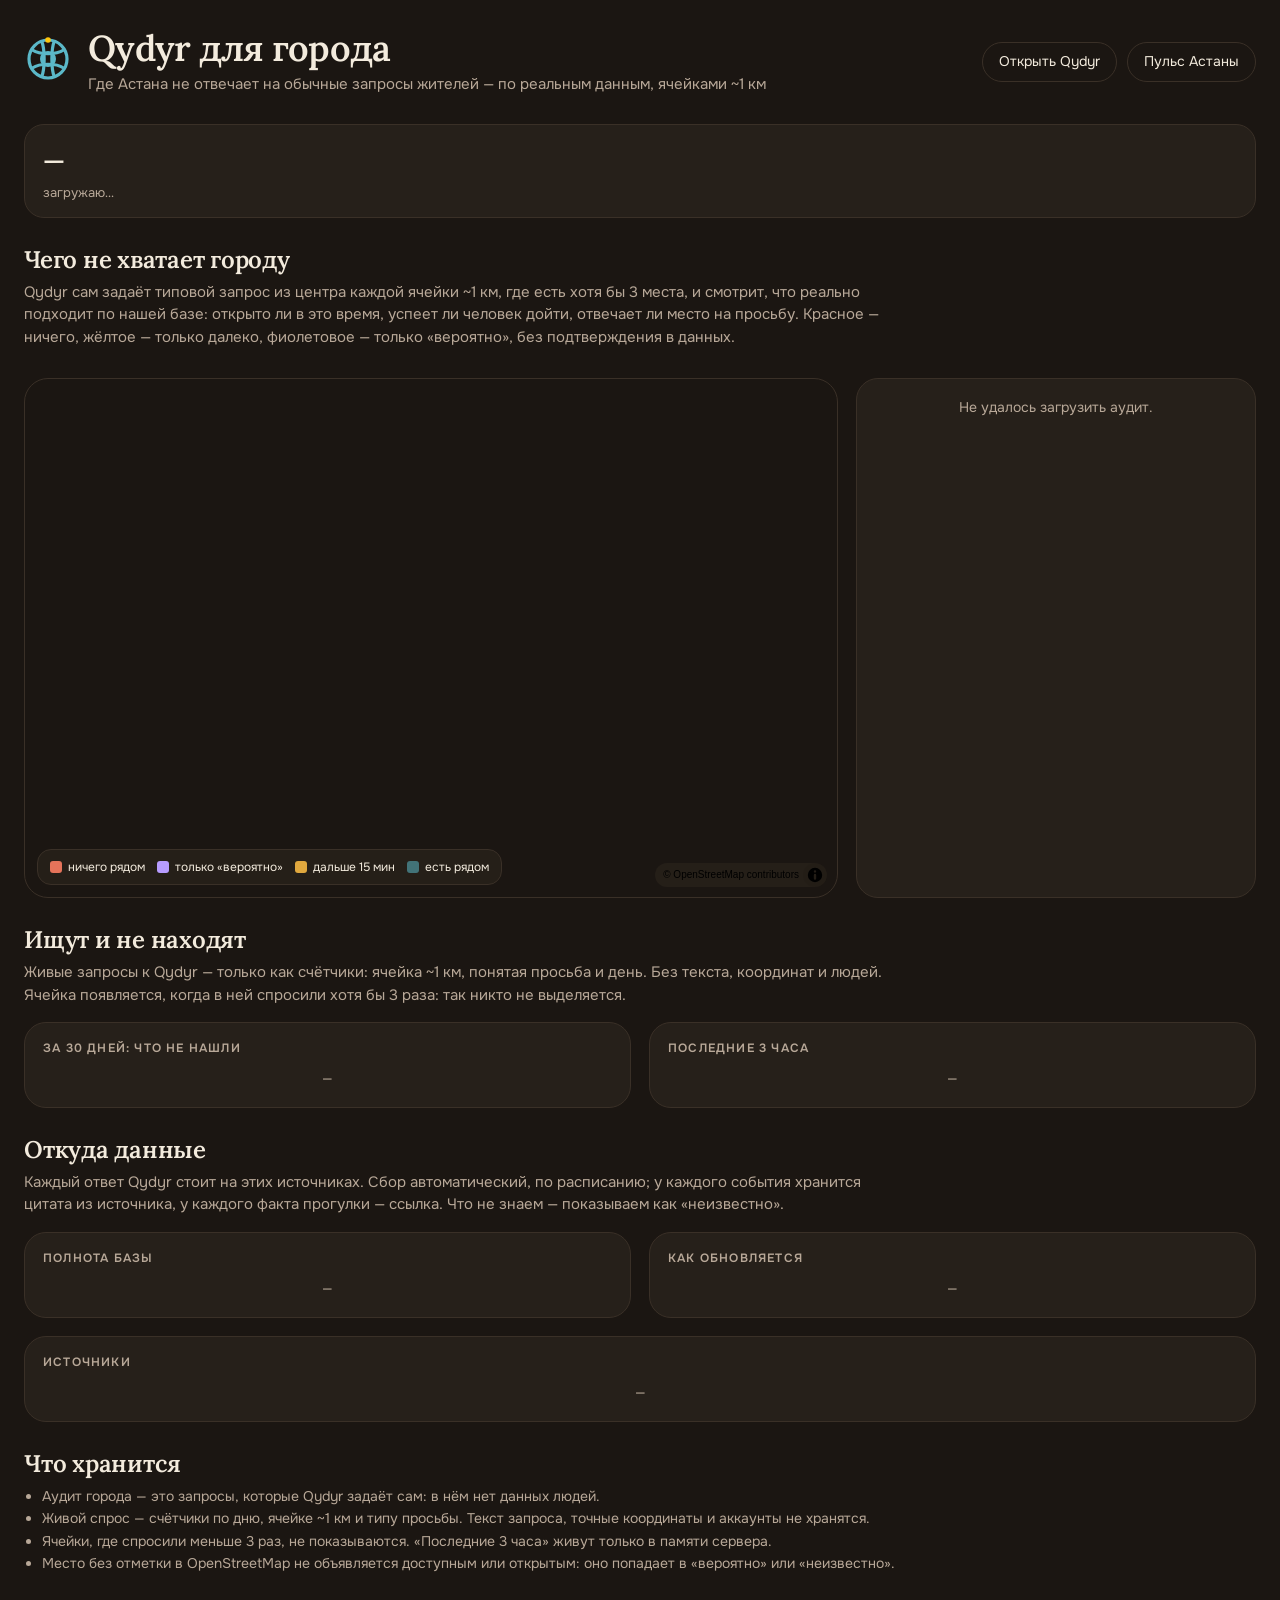
==== commit 04a41113: "Mini App: v5 design «Тёплая бумага» — Lora and Onest, the drawn Suyrbek, category art, tab bar, resu" ====
--- a/qydyr_data/web/city.html
+++ b/qydyr_data/web/city.html
@@ -8,8 +8,8 @@
 <link rel="stylesheet" href="assets/vendor/maplibre-gl.css">
 <link rel="stylesheet" href="assets/app.css">
 <style>
-  body { overflow: auto; background: #070F1C; }
-  :root { --none: #FF7A7A; --guess: #B79CFF; --far: #FEC50C; --ok: #00AFCA; }
+  body { overflow: auto; background: var(--bg); }
+  :root { --none: #E5735A; --guess: #B79CFF; --far: var(--gold); --ok: var(--sky); }
   .city { max-width: 1320px; margin: 0 auto; padding: 28px 24px 56px; display: flex; flex-direction: column; gap: 28px; }
   .c-head { display: flex; align-items: center; justify-content: space-between; gap: 20px; flex-wrap: wrap; }
   .c-title { display: flex; align-items: center; gap: 16px; min-width: 0; }
@@ -20,7 +20,7 @@
   .links a { display: inline-flex; align-items: center; min-height: 40px; padding: 0 16px; border-radius: 999px; border: 1px solid var(--line-2); color: var(--text); text-decoration: none; font-size: 14px; }
   .links a:hover { border-color: var(--sky); }
   .kpis { display: grid; grid-template-columns: repeat(auto-fit, minmax(150px, 1fr)); gap: 12px; }
-  .kpi { display: flex; flex-direction: column; gap: 4px; padding: 16px 18px; border-radius: 20px; background: var(--surface); border: 1px solid #1D3150; }
+  .kpi { display: flex; flex-direction: column; gap: 4px; padding: 16px 18px; border-radius: 20px; background: var(--surface); border: 1px solid var(--line); }
   .kpi b { font-family: var(--font-display); font-weight: 600; font-size: 26px; }
   .kpi span { font-size: 13px; color: var(--text-2); line-height: 1.35; }
   .kpi.warn b { color: var(--far); }
@@ -30,11 +30,11 @@
   .scen button { min-height: 40px; padding: 0 16px; border-radius: 999px; border: 1px solid var(--line-2); background: var(--surface); color: var(--text); font: inherit; font-size: 14px; cursor: pointer; }
   .scen button[aria-pressed="true"] { background: var(--sky); color: var(--sky-ink); border-color: var(--sky); font-weight: 600; }
   .audit-grid { display: grid; grid-template-columns: minmax(0, 1fr) 400px; gap: 18px; }
-  .c-map { position: relative; min-height: 520px; border-radius: 24px; overflow: hidden; border: 1px solid #1D3150; background: var(--bg); }
+  .c-map { position: relative; min-height: 520px; border-radius: 24px; overflow: hidden; border: 1px solid var(--line); background: var(--bg); }
   #cmap { position: absolute; inset: 0; }
   .legend { position: absolute; left: 12px; bottom: 12px; z-index: 2; display: flex; gap: 12px; flex-wrap: wrap; padding: 8px 12px; border-radius: 14px; background: var(--overlay); border: 1px solid var(--line); font-size: 12px; }
   .legend i { display: inline-block; width: 12px; height: 12px; border-radius: 3px; margin-right: 6px; vertical-align: -2px; }
-  .panel { display: flex; flex-direction: column; gap: 12px; padding: 18px; border-radius: 22px; background: var(--surface); border: 1px solid #1D3150; min-width: 0; }
+  .panel { display: flex; flex-direction: column; gap: 12px; padding: 18px; border-radius: 22px; background: var(--surface); border: 1px solid var(--line); min-width: 0; }
   .panel h3 { margin: 0; font-size: 12px; font-weight: 600; letter-spacing: 0.1em; text-transform: uppercase; color: var(--text-3); }
   .req { font-size: 15px; line-height: 1.45; }
   .req q { font-weight: 600; }
--- a/qydyr_data/web/assets/fonts.css
+++ b/qydyr_data/web/assets/fonts.css
@@ -1,4 +1,12 @@
-/* Vendored from @fontsource (SIL Open Font License 1.1): Unbounded, Onest, JetBrains Mono. */
+/* Vendored from @fontsource (SIL Open Font License 1.1): Unbounded, Onest, JetBrains Mono.
+   Lora 600 (SIL OFL 1.1, from the v5 design file): headings; covers Kazakh letters and ₸. */
+@font-face {
+  font-family: 'Lora';
+  font-style: normal;
+  font-display: swap;
+  font-weight: 600;
+  src: url(./fonts/lora-600.woff2) format('woff2');
+}
 @font-face {
   font-family: 'Unbounded';
   font-style: normal;
--- a/qydyr_data/web/assets/app.css
+++ b/qydyr_data/web/assets/app.css
@@ -1,84 +1,117 @@
-/* Qydyr — «Ночная степь». Tokens match the design canvas; light theme «Снег» for Telegram light mode. */
+/* Qydyr — v5 «Тёплая бумага»: palette from the illustrations — Есиль indigo, steppe gold, ornament red for marks.
+   Light paper by default, a warm dark for Telegram's dark mode. The old token names (--text, --card, --sun...)
+   stay as aliases: the city page and the pulse screen read them. */
 :root {
-  --bg: #0A1424;
-  --surface: #0F1C2F;
-  --card: #13233A;
-  --card-2: #16263E;
-  --line: #233958;
-  --line-2: #2A4062;
-  --text: #EDF2F7;
-  --text-2: #A7B6CA;
-  --text-3: #8093AD;
-  --sky: #00AFCA;
-  --sky-ink: #04202A;
-  --sky-soft: rgba(0, 175, 202, 0.14);
-  --sky-glow: rgba(0, 175, 202, 0.75);
-  --sun: #FEC50C;
-  --sun-text: #FEC50C;
-  --sun-ink: #2A2200;
-  --sun-soft: rgba(254, 197, 12, 0.13);
-  --coral: #FF9A8E;
-  --dusk: #4E6280;
-  --pin-off: #1A2B44;
-  --overlay: rgba(10, 20, 36, 0.9);
-  --shadow: 0 10px 30px rgba(0, 0, 0, 0.35);
-  --font-display: Unbounded, Verdana, sans-serif;
-  --font-body: Onest, system-ui, -apple-system, "Segoe UI", sans-serif;
+  --bg: #F3EBDD;
+  --surface: #FBF7EF;
+  --surface-2: #EDE3D2;
+  --ink: #2A1F17;
+  --muted: #6B5B4D;
+  --line: #E2D5C0;
+  --night: #1E2A5A;
+  --night-ink: #F2F4FA;
+  --gold: #D99A2B;
+  --gold-ink: #2A1F17;
+  --gold-soft: #F8EED5;
+  --tip-ink: #99661B;
+  --sky: #00788E;
+  --live: #00788E;
+  --live-soft: #E3EFEC;
+  --pin: #A8361F;
+  --warn: #B4532F;
+  --primary: #A8361F;
+  --on-primary: #FFFFFF;
+  --you: #0A7BA2;
+  --card-shadow: inset 0 0 0 1px var(--line), 0 3px 12px #6b4b240b;
+  --float-shadow: 0 2px 10px #17203b26;
+  --serif: Lora, Georgia, serif;
+  --font: Onest, system-ui, -apple-system, "Segoe UI", sans-serif;
+
+  /* aliases for the city page, the pulse screen and the older markup */
+  --card: var(--surface);
+  --card-2: var(--surface-2);
+  --line-2: var(--line);
+  --text: var(--ink);
+  --text-2: var(--muted);
+  --text-3: var(--muted);
+  --sky-ink: #FFFFFF;
+  --sky-soft: color-mix(in srgb, var(--sky) 12%, transparent);
+  --sky-glow: color-mix(in srgb, var(--sky) 55%, transparent);
+  --sun: var(--gold);
+  --sun-text: var(--tip-ink);
+  --sun-ink: var(--gold-ink);
+  --sun-soft: var(--gold-soft);
+  --coral: var(--warn);
+  --dusk: #8F8778;
+  --pin-off: #E8DFCF;
+  --overlay: color-mix(in srgb, var(--surface) 92%, transparent);
+  --shadow: 0 10px 30px #6b4b2424;
+  --font-display: var(--serif);
+  --font-body: var(--font);
   --font-mono: "JetBrains Mono", ui-monospace, "SF Mono", Menlo, monospace;
   --safe-top: calc(var(--tg-safe-area-inset-top, 0px) + var(--tg-content-safe-area-inset-top, 0px));
   --safe-bottom: max(env(safe-area-inset-bottom, 0px), var(--tg-safe-area-inset-bottom, 0px));
+  --tabbar: 0px;
+  color-scheme: light;
+}
+
+:root[data-theme="dark"] {
+  --bg: #1B1612;
+  --surface: #26201A;
+  --surface-2: #322A22;
+  --ink: #F3EBDD;
+  --muted: #B8A898;
+  --line: #3A3027;
+  --gold: #E0A83E;
+  --gold-ink: #1B1612;
+  --gold-soft: #3A2F1C;
+  --tip-ink: #E8B65A;
+  --sky: #5BB8C8;
+  --live: #5BB8C8;
+  --live-soft: #1D3236;
+  --pin: #D25A3E;
+  --warn: #EE8A68;
+  --primary: #C2462A;
+  --you: #5BB8C8;
+  --card-shadow: inset 0 0 0 1px var(--line);
+  --float-shadow: 0 2px 12px #00000059;
+  --pin-off: #3A3027;
+  --shadow: 0 10px 30px #00000066;
   color-scheme: dark;
-}
-
-:root[data-theme="light"] {
-  --bg: #EEF3F8;
-  --surface: #FFFFFF;
-  --card: #FFFFFF;
-  --card-2: #F2F6FA;
-  --line: #D5DEE8;
-  --line-2: #C3CFDC;
-  --text: #0B1626;
-  --text-2: #3D4F66;
-  --text-3: #56677D;
-  --sky: #007A8F;
-  --sky-ink: #FFFFFF;
-  --sky-soft: rgba(0, 122, 143, 0.1);
-  --sky-glow: rgba(0, 122, 143, 0.45);
-  --sun-text: #7A5C00;
-  --sun-soft: rgba(254, 197, 12, 0.22);
-  --coral: #B23A2E;
-  --dusk: #8A9BB0;
-  --pin-off: #E3EAF2;
-  --overlay: rgba(255, 255, 255, 0.92);
-  --shadow: 0 10px 30px rgba(11, 22, 38, 0.14);
-  color-scheme: light;
 }
 
 * { box-sizing: border-box; }
 [hidden] { display: none !important; }
 html, body { margin: 0; height: 100%; }
 body {
-  background: var(--bg);
-  color: var(--text);
-  font-family: var(--font-body);
-  font-size: 15px;
-  line-height: 1.4;
-  -webkit-font-smoothing: antialiased;
-  overflow: hidden;
-  overscroll-behavior: none;
+  background: var(--bg); color: var(--ink); font: 400 15px/1.5 var(--font);
+  -webkit-font-smoothing: antialiased; text-rendering: optimizeLegibility; overflow: hidden; overscroll-behavior: none;
 }
 button, input { font: inherit; color: inherit; }
-button { cursor: pointer; }
-a { color: var(--sky); }
+button { cursor: pointer; -webkit-tap-highlight-color: transparent; touch-action: manipulation; }
+button:disabled { opacity: .45; cursor: default; }
+a { color: var(--sky); text-decoration: none; }
 :focus-visible { outline: 2px solid var(--sky); outline-offset: 2px; }
+h1, h2, h3, p { margin: 0; }
+h1 { font-family: var(--serif); font-size: 27px; line-height: 1.14; font-weight: 600; letter-spacing: -.03em; text-wrap: balance; }
+h2 { font-family: var(--serif); font-size: 22px; line-height: 1.2; font-weight: 600; letter-spacing: -.025em; }
+h3 { font-size: 16px; line-height: 1.25; font-weight: 600; letter-spacing: -.01em; }
 .sr-only { position: absolute; width: 1px; height: 1px; overflow: hidden; clip: rect(0 0 0 0); white-space: nowrap; }
 .mono { font-family: var(--font-mono); }
 svg.i { width: 20px; height: 20px; flex-shrink: 0; }
 svg.i-s { width: 16px; height: 16px; flex-shrink: 0; }
-
-/* ---------- layout ---------- */
+svg.i-xs { width: 14px; height: 14px; flex-shrink: 0; }
+.muted { color: var(--muted); }
+.small { font-size: 13px; }
+.fine { font-size: 12px; color: var(--muted); }
+.grow { flex: 1; min-width: 0; }
+.row { display: flex; align-items: center; gap: 10px; }
+.between { display: flex; justify-content: space-between; align-items: baseline; gap: 10px; }
+
+/* ---------- layout: the map, the ask bar on top, the sheet over the map ---------- */
 #app { position: fixed; inset: 0; }
 #map { position: absolute; inset: 0; background: var(--bg); }
+:root[data-theme="light"] #map .maplibregl-canvas { filter: sepia(.22) saturate(.85) brightness(1.01); }
 #fx { position: absolute; inset: 0; width: 100%; height: 100%; pointer-events: none; z-index: 2; }
 .top {
   position: absolute; z-index: 5; left: 12px; right: 12px; top: calc(12px + var(--safe-top));
@@ -86,305 +119,440 @@
 }
 .top > * { pointer-events: auto; }
 
-/* ---------- ask bar ---------- */
+/* ---------- the ask bar ---------- */
 .ask {
-  display: flex; align-items: center; gap: 8px; height: 54px; padding: 0 5px 0 12px;
-  border-radius: 18px; background: var(--overlay); border: 1px solid var(--line);
-  box-shadow: var(--shadow); backdrop-filter: blur(14px); -webkit-backdrop-filter: blur(14px);
-}
-.ask input {
-  flex: 1; min-width: 0; height: 44px; border: 0; outline: none; background: transparent; font-size: 16px;
-}
-.ask input::placeholder { color: var(--text-3); }
-.logo { width: 26px; height: 26px; flex-shrink: 0; }
+  display: flex; align-items: center; gap: 4px; height: 58px; padding: 5px 5px 5px 14px; border-radius: 18px;
+  background: var(--surface); box-shadow: var(--card-shadow), 0 3px 16px #6b4b2414;
+}
+.ask > #logo { display: grid; place-items: center; color: var(--pin); }
+.ask input { flex: 1; min-width: 0; height: 46px; border: 0; outline: none; background: transparent; font-size: 16px; padding: 0 4px; }
+.ask input::placeholder { color: var(--muted); opacity: 1; }
+.ask input:placeholder-shown ~ #go { display: none; }
+.ask input:not(:placeholder-shown) ~ #mic { display: none; }
 .icon-btn {
-  width: 44px; height: 44px; flex-shrink: 0; display: inline-flex; align-items: center; justify-content: center;
-  border-radius: 14px; border: 1px solid var(--line-2); background: transparent; color: var(--text);
-}
-.icon-btn.solid { border: 0; background: var(--sky); color: var(--sky-ink); }
-.icon-btn.listening { background: var(--sun); color: var(--sun-ink); animation: beat 1s ease-in-out infinite; }
+  width: 46px; height: 46px; flex-shrink: 0; display: inline-grid; place-items: center; border-radius: 13px;
+  border: 0; background: var(--surface); box-shadow: var(--card-shadow); color: var(--ink);
+}
+.ask .icon-btn { background: transparent; box-shadow: none; }
+.ask .icon-btn.solid, .ask #mic { background: var(--primary); color: var(--on-primary); }
+.icon-btn.solid { background: var(--primary); color: var(--on-primary); box-shadow: none; }
+.icon-btn.listening { animation: beat 1s ease-in-out infinite; }
 .icon-btn[hidden] { display: none; }
+.circle-btn {
+  width: 44px; height: 44px; border-radius: 50%; border: 0; background: var(--surface); color: var(--ink);
+  display: grid; place-items: center; box-shadow: var(--float-shadow);
+}
+.circle-btn.saved { color: var(--pin); }
+.circle-btn.saved svg { fill: currentColor; }
 
 /* ---------- chips ---------- */
-.chips { display: flex; gap: 8px; overflow-x: auto; scrollbar-width: none; margin: 0 -12px; padding: 0 12px; }
-.chips::-webkit-scrollbar { display: none; }
+.chips, .chip-row { display: flex; gap: 8px; overflow-x: auto; scrollbar-width: none; margin: 0 -12px; padding: 2px 12px; }
+.chip-row { margin: 0 -16px; padding: 2px 16px; }
+.chips::-webkit-scrollbar, .chip-row::-webkit-scrollbar { display: none; }
 .chip {
-  flex-shrink: 0; display: inline-flex; align-items: center; gap: 6px; min-height: 44px; padding: 0 14px;
-  border-radius: 999px; border: 1px solid var(--line-2); background: var(--overlay); color: var(--text);
-  font-size: 14px; white-space: nowrap; backdrop-filter: blur(10px); -webkit-backdrop-filter: blur(10px);
-}
-.chip.on { border-color: var(--sky); background: color-mix(in srgb, var(--sky) 16%, var(--overlay)); }
-.chip.off { border-style: dashed; border-color: var(--dusk); color: var(--text-2); }
+  flex-shrink: 0; display: inline-flex; align-items: center; gap: 6px; min-height: 40px; padding: 8px 14px; border: 0;
+  border-radius: 999px; background: var(--surface); box-shadow: var(--card-shadow); color: var(--ink);
+  font-size: 14px; white-space: nowrap;
+}
+.chips .chip { box-shadow: var(--float-shadow); min-height: 38px; font-size: 13px; }
+.chip.on { background: var(--ink); color: var(--surface); box-shadow: none; }
+.chip.off { background: color-mix(in srgb, var(--surface) 80%, transparent); box-shadow: inset 0 0 0 1px var(--muted); }
+.chip svg { color: var(--pin); }
+.chip.on svg { color: inherit; }
 .chip .q {
-  display: inline-flex; align-items: center; justify-content: center; width: 18px; height: 18px; border-radius: 50%;
-  background: var(--sun); color: var(--sun-ink); font-size: 11px; font-weight: 700;
+  display: inline-grid; place-items: center; width: 16px; height: 16px; border-radius: 50%;
+  background: var(--gold-soft); color: var(--tip-ink); font-size: 11px; font-weight: 700;
 }
 .chip-menu {
-  position: absolute; z-index: 30; min-width: 200px; padding: 6px; border-radius: 16px; background: var(--surface);
-  border: 1px solid var(--line-2); box-shadow: var(--shadow); display: flex; flex-direction: column; gap: 2px;
+  position: absolute; z-index: 30; min-width: 210px; padding: 6px; border-radius: 16px; background: var(--surface);
+  box-shadow: var(--card-shadow), var(--shadow); display: flex; flex-direction: column; gap: 2px;
 }
 .chip-menu button {
   min-height: 44px; padding: 0 12px; border: 0; border-radius: 10px; background: transparent; text-align: left;
   display: flex; align-items: center; justify-content: space-between; gap: 12px; font-size: 15px;
 }
-.chip-menu button:hover, .chip-menu button[aria-checked="true"] { background: var(--sky-soft); }
-
-/* ---------- weather pill ---------- */
+.chip-menu button:hover, .chip-menu button[aria-checked="true"] { background: var(--surface-2); }
+
+/* ---------- the weather pill on the map ---------- */
 .wx {
-  align-self: flex-end; display: flex; align-items: center; gap: 10px; padding: 8px 12px; border-radius: 14px;
-  background: var(--overlay); border: 1px solid var(--line); min-height: 44px;
-}
-.wx .t { font-family: var(--font-display); font-weight: 600; font-size: 18px; }
-.wx .d { display: flex; flex-direction: column; gap: 4px; font-size: 12px; }
+  align-self: flex-end; display: flex; align-items: center; gap: 10px; padding: 7px 12px; border-radius: 14px;
+  background: var(--surface); box-shadow: var(--float-shadow); min-height: 42px;
+}
+.wx .t { font-family: var(--serif); font-weight: 600; font-size: 19px; }
+.wx .d { display: flex; flex-direction: column; gap: 3px; font-size: 12px; color: var(--muted); }
 .meter { display: flex; gap: 3px; }
-.meter span { width: 14px; height: 4px; border-radius: 2px; background: var(--line-2); }
-.meter span.on { background: var(--sky); }
-
-/* ---------- sheet ---------- */
+.meter span { width: 14px; height: 4px; border-radius: 2px; background: var(--surface-2); }
+.meter span.on { background: var(--gold); }
+body[data-view="home"] .chips, body[data-view="home"] .wx, body[data-view="tours"] .chips, body[data-view="tours"] .wx,
+body[data-view="saved"] .chips, body[data-view="saved"] .wx { display: none; }
+
+/* ---------- the sheet ---------- */
 .sheet {
   position: absolute; z-index: 10; left: 0; right: 0; bottom: 0; height: 88vh;
-  display: flex; flex-direction: column; border-radius: 28px 28px 0 0; background: var(--surface);
-  border-top: 1px solid var(--line); box-shadow: 0 -18px 40px rgba(0, 0, 0, 0.35);
+  display: flex; flex-direction: column; border-radius: 22px 22px 0 0; background: var(--surface); overflow: hidden;
+  box-shadow: 0 -10px 34px #6b4b241f;
   transform: translateY(calc(88vh - var(--peek, 46vh))); transition: transform 0.32s cubic-bezier(0.2, 0.8, 0.2, 1);
   will-change: transform; touch-action: none;
 }
+.sheet::before {   /* the ornament band along the top edge, from the design */
+  content: ""; position: absolute; left: 0; right: 0; top: 0; height: 12px;
+  background: url(art/ornament.svg) left top / auto 12px repeat-x; pointer-events: none;
+}
 .sheet.dragging { transition: none; }
-.sheet .grab { flex-shrink: 0; display: flex; justify-content: center; padding: 10px 0 6px; cursor: grab; }
-.sheet .grab span { width: 40px; height: 5px; border-radius: 3px; background: var(--line-2); }
+.sheet .grab { flex-shrink: 0; display: flex; justify-content: center; padding: 18px 0 6px; cursor: grab; }
+.sheet .grab span { width: 40px; height: 5px; border-radius: 3px; background: var(--line); }
 .sheet .body {
   flex: 1; overflow-y: auto; overscroll-behavior: contain;
   /* the sheet is 88vh tall and slides down: the hidden part is padding, so the last buttons scroll into view */
-  padding: 4px 16px calc(24px + var(--safe-bottom) + 88vh - var(--peek, 46vh));
-  display: flex; flex-direction: column; gap: 12px; touch-action: pan-y;
+  padding: 4px 16px calc(28px + var(--safe-bottom) + var(--tabbar) + 88vh - var(--peek, 46vh));
+  display: flex; flex-direction: column; gap: 16px; touch-action: pan-y;
 }
 /* rows that scroll sideways (walk cards, chips) have min-height 0 in a flex column: never let them shrink */
 .sheet .body > * { flex-shrink: 0; }
-.view-head { display: flex; align-items: center; justify-content: space-between; gap: 12px; }
-.view-head h1, .view-head h2 { margin: 0; font-family: var(--font-display); font-weight: 600; font-size: 17px; line-height: 1.3; letter-spacing: -0.01em; min-width: 0; }
+.view-head { display: flex; align-items: center; justify-content: space-between; gap: 8px; }
+.view-head h1 { flex: 1; min-width: 0; font-size: 24px; }
 .view-head h1.one { white-space: nowrap; overflow: hidden; text-overflow: ellipsis; }
-.view-head .when { font-family: var(--font-mono); font-size: 12px; color: var(--text-2); }
-h3.sec { margin: 6px 0 0; font-size: 12px; font-weight: 600; letter-spacing: 0.08em; text-transform: uppercase; color: var(--text-3); }
-
-/* ---------- cards ---------- */
-.card {
-  display: flex; flex-direction: column; gap: 10px; padding: 14px; border-radius: 20px; background: var(--card);
-  border: 1px solid var(--line); transition: border-color 0.2s;
-}
-.card.sel { border-color: var(--sky); box-shadow: 0 0 0 3px var(--sky-soft); }
-.card-top { display: flex; gap: 12px; align-items: flex-start; }
-.num {
-  flex-shrink: 0; display: inline-flex; align-items: center; justify-content: center; width: 30px; height: 30px;
-  border-radius: 50%; background: var(--sky); color: var(--sky-ink); font-family: var(--font-display); font-weight: 700; font-size: 13px;
-}
-.card h2 { margin: 0; font-size: 17px; font-weight: 600; line-height: 1.25; }
-.status { display: flex; gap: 8px; align-items: baseline; font-size: 13px; line-height: 1.4; }
-.dot { flex-shrink: 0; width: 8px; height: 8px; border-radius: 50%; background: var(--dusk); transform: translateY(-1px); }
-.dot.live { background: var(--sky); box-shadow: 0 0 0 4px var(--sky-soft); animation: beat 1.6s ease-in-out infinite; }
-.dot.soon { background: var(--sun); }
-.meta { font-family: var(--font-mono); font-size: 12px; color: var(--text-2); }
-.why { margin: 0; font-size: 13px; line-height: 1.45; color: var(--text-2); }
-.why b { color: var(--text); font-weight: 500; }
-.todo { display: flex; gap: 8px; align-items: flex-start; font-size: 13px; line-height: 1.45; }
-.tag { flex-shrink: 0; padding: 1px 7px; border-radius: 6px; font-size: 11px; font-weight: 600; border: 1px solid currentColor; }
-.tag.fact { color: var(--sky); }
-.tag.idea { color: var(--sun-text); }
-.tag.sim { color: var(--sun-text); background: var(--sun-soft); }
-.warn { font-size: 12px; color: var(--coral); }
-.leave { display: inline-flex; align-items: center; gap: 6px; font-size: 13px; font-weight: 600; color: var(--sun-text); }
-.src { font-size: 11px; color: var(--text-3); }
+.view-head .icon-btn { width: 42px; height: 42px; }
+.view-head .when, .sheet-head .when { font-size: 13px; color: var(--muted); font-variant-numeric: tabular-nums; white-space: nowrap; }
+.sheet-head { display: flex; align-items: baseline; justify-content: space-between; gap: 8px; }
+.section-head { display: flex; align-items: baseline; justify-content: space-between; gap: 8px; margin-bottom: 10px; }
+h3.sec { font-size: 16px; font-weight: 600; }
+.link { border: 0; background: none; color: var(--sky); font-weight: 500; font-size: 14px; min-height: 40px; display: inline-flex; align-items: center; gap: 2px; padding: 0; }
+.why-link { display: flex; align-items: center; gap: 4px; border: 0; background: none; padding: 0; color: var(--sky); font-size: 14px; font-weight: 500; min-height: 32px; text-align: left; margin-top: -8px; }
+
+/* ---------- buttons ---------- */
 .actions { display: flex; gap: 8px; }
+.actions > .btn { flex: 1; }
 .btn {
-  min-height: 44px; padding: 0 14px; white-space: nowrap; display: inline-flex; align-items: center; justify-content: center; gap: 8px;
-  border-radius: 14px; border: 1px solid var(--line-2); background: transparent; font-size: 15px; font-weight: 500;
-}
-.btn.primary { flex: 1; border: 0; background: var(--sky); color: var(--sky-ink); font-weight: 600; }
-.btn.sun { border-color: var(--sun); color: var(--sun-text); font-weight: 600; }
-.btn.wide { width: 100%; }
-.btn:disabled { opacity: 0.5; cursor: default; }
-.mini { display: flex; align-items: center; gap: 12px; padding: 12px 14px; border-radius: 18px; background: var(--card); border: 1px solid var(--line); text-align: left; width: 100%; }
-.mini .t { font-size: 15px; font-weight: 600; }
-
-/* ---------- funnel / why-not ---------- */
-.funnel-link {
-  display: flex; align-items: center; justify-content: space-between; gap: 8px; min-height: 44px; padding: 0 12px;
-  border-radius: 12px; background: var(--card); border: 1px solid var(--line); font-size: 12px; letter-spacing: -0.01em;
-  color: var(--text-2); width: 100%; text-align: left;
-}
-.funnel-link b { font-family: var(--font-mono); font-weight: 500; color: var(--text); }
-.funnel-link b.n { color: var(--sky); font-weight: 600; }
-.funnel { display: flex; flex-direction: column; gap: 8px; }
-.frow { display: grid; grid-template-columns: 140px minmax(0, 1fr) 40px; gap: 10px; align-items: center; font-size: 13px; }
-.frow .bar { height: 10px; border-radius: 5px; background: var(--sky); min-width: 10px; transition: width 0.6s cubic-bezier(0.2, 0.8, 0.2, 1); }
-.frow .n { font-family: var(--font-mono); text-align: right; }
-.frow.last .bar { background: var(--sun); }
-.frow.last .n { color: var(--sun-text); font-weight: 600; }
-.rej { display: flex; gap: 12px; align-items: flex-start; padding: 10px; border-radius: 14px; width: 100%; text-align: left; border: 1px solid transparent; background: transparent; }
-.rej:hover, .rej.sel { background: var(--card); border-color: var(--line-2); }
-.rej .ic { flex-shrink: 0; width: 36px; height: 36px; display: inline-flex; align-items: center; justify-content: center; border-radius: 50%; background: var(--pin-off); }
-.rej .t { font-size: 14px; font-weight: 600; }
-.rej .r { font-size: 13px; line-height: 1.4; color: var(--text-2); }
-.note { margin: 0; padding: 12px; border-radius: 14px; border: 1px dashed var(--line-2); font-size: 12px; line-height: 1.5; color: var(--text-2); }
-
-/* ---------- banners, notes, route ---------- */
-.banner { display: flex; gap: 10px; align-items: flex-start; padding: 10px 12px; border-radius: 14px; font-size: 13px; line-height: 1.4; }
-.banner.sim { background: var(--sun-soft); border: 1px solid var(--sun); }
-.banner.info { background: var(--card); border: 1px solid var(--line); color: var(--text-2); }
-.timeline { display: flex; flex-direction: column; gap: 0; padding: 4px 0; }
-.tl { display: grid; grid-template-columns: 92px 18px minmax(0, 1fr); gap: 8px; align-items: start; font-size: 13px; }
-.tl .tm { font-family: var(--font-mono); font-size: 12px; color: var(--sky); padding-top: 1px; }
-.tl .rail { position: relative; height: 100%; min-height: 34px; }
-.tl .rail::before { content: ""; position: absolute; left: 8px; top: 4px; bottom: -4px; width: 2px; background: var(--line-2); }
-.tl:last-child .rail::before { display: none; }
-.tl .rail::after { content: ""; position: absolute; left: 4px; top: 4px; width: 10px; height: 10px; border-radius: 50%; background: var(--sky); }
-.tl .tl-walk { color: var(--text-3); font-size: 12px; }
-
-/* ---------- walks carousel ---------- */
-.walks { display: flex; gap: 10px; overflow-x: auto; scrollbar-width: none; margin: 0 -16px; padding: 2px 16px; }
-.walks::-webkit-scrollbar { display: none; }
-.walk {
-  flex-shrink: 0; width: 210px; display: flex; flex-direction: column; gap: 6px; padding: 14px; border-radius: 18px;
-  background: var(--card); border: 1px solid var(--line); text-align: left; min-height: 116px;
-}
-.walk .t { font-family: var(--font-display); font-weight: 600; font-size: 14px; }
-.walk .s { font-size: 13px; color: var(--text-2); }
-.walk .m { margin-top: auto; font-family: var(--font-mono); font-size: 11px; color: var(--sky); }
-.quick { display: flex; flex-wrap: wrap; gap: 8px; }
-
-/* ---------- place view ---------- */
-.hero { position: relative; height: 150px; margin: 0 -16px; overflow: hidden; border-radius: 0; }
-.kicker { font-family: var(--font-mono); font-size: 11px; letter-spacing: 0.08em; text-transform: uppercase; color: var(--text-2); }
-.place-title { margin: 0; font-family: var(--font-display); font-weight: 600; font-size: 19px; line-height: 1.3; letter-spacing: -0.01em; }
-.live-box { display: flex; flex-direction: column; gap: 6px; padding: 12px; border-radius: 16px; background: var(--sky-soft); border: 1px solid color-mix(in srgb, var(--sky) 45%, transparent); }
-.grid3 { display: grid; grid-template-columns: minmax(0, 1fr) minmax(0, 1fr) 44px; gap: 8px; }
-.presets { display: flex; gap: 8px; overflow-x: auto; scrollbar-width: none; margin: 0 -16px; padding: 0 16px; }
-.presets::-webkit-scrollbar { display: none; }
-.presets .chip { background: var(--card); }
-.presets .chip[aria-pressed="true"] { background: var(--sky); color: var(--sky-ink); border-color: var(--sky); font-weight: 600; }
-.comfort-row { display: flex; align-items: center; justify-content: space-between; gap: 12px; padding: 10px 12px; border-radius: 14px; background: var(--card); border: 1px solid var(--line); }
-.qa-in { display: flex; gap: 8px; }
-.qa-in input { flex: 1; min-width: 0; height: 44px; padding: 0 14px; border-radius: 14px; border: 1px solid var(--line-2); background: var(--card); outline: none; font-size: 15px; }
-.bubble-q { align-self: flex-end; max-width: 80%; padding: 9px 12px; border-radius: 16px 16px 4px 16px; background: color-mix(in srgb, var(--sky) 22%, var(--card)); font-size: 14px; }
-.bubble-a { display: flex; flex-direction: column; gap: 6px; padding: 12px; border-radius: 16px 16px 16px 4px; background: var(--card); border: 1px solid var(--line); font-size: 14px; line-height: 1.45; }
-.cert { align-self: flex-start; display: inline-flex; align-items: center; gap: 4px; padding: 2px 9px; border-radius: 999px; font-size: 12px; font-weight: 700; }
-.cert.yes { background: var(--sky); color: var(--sky-ink); }
-.cert.likely { border: 1px solid var(--sun); color: var(--sun-text); }
-.cert.unknown { border: 1px solid var(--text-3); color: var(--text-2); }
-.cert.no { border: 1px solid var(--coral); color: var(--coral); }
-.compass { display: inline-flex; flex-direction: column; align-items: center; gap: 2px; }
+  min-height: 50px; padding: 12px 18px; border-radius: 14px; border: 0; display: inline-flex; align-items: center; justify-content: center;
+  gap: 8px; font-weight: 600; font-size: 15px; line-height: 1.2; white-space: nowrap;
+  background: var(--surface); color: var(--ink); box-shadow: var(--card-shadow); transition: transform .12s, filter .15s;
+}
+.btn:active:not(:disabled), .tile:active, .row-card:active, .walk-card:active, .option:active, .result.compact:active { transform: scale(.98); }
+.btn.primary { background: var(--primary); color: var(--on-primary); box-shadow: none; }
+.btn.primary:hover { filter: brightness(1.08); }
+.btn.secondary, .btn.sun { background: var(--surface); color: var(--ink); }
+.btn.full, .btn.wide { width: 100%; }
+.sheet .btn:not(.primary) { background: var(--bg); }
+
+/* ---------- meta, status ---------- */
+.meta { display: flex; flex-wrap: wrap; gap: 4px 12px; font-size: 13px; color: var(--muted); line-height: 1.35; }
+.meta > span { display: inline-flex; align-items: center; gap: 4px; }
+.status { display: flex; align-items: center; gap: 7px; font-size: 13px; color: var(--muted); line-height: 1.35; }
+.status.on, .live { color: var(--live); }
+.live { font-size: 14px; font-weight: 500; display: flex; align-items: center; gap: 7px; }
+.dot { flex-shrink: 0; width: 7px; height: 7px; border-radius: 50%; background: currentColor; display: inline-block; }
+.dot.live, .dot.on { color: var(--live); background: var(--live); animation: beat 2s ease-in-out infinite; }
+.dot.soon { color: var(--gold); background: var(--gold); }
+.kind { display: flex; align-items: center; gap: 8px; font-size: 13px; color: var(--muted); }
+.cat { width: 20px; height: 20px; flex: none; }
+.cat.big { width: 36px; height: 36px; }
+.spot { display: block; object-fit: contain; }
+.leave { display: inline-flex; align-items: center; gap: 6px; font-size: 13px; font-weight: 600; color: var(--tip-ink); }
+.warn { font-size: 13px; color: var(--warn); }
+.src { font-size: 12px; font-weight: 500; color: var(--sky); margin-left: 6px; }
+button.src { border: 0; background: none; padding: 0; display: inline-flex; align-items: center; gap: 3px; }
+.source { font-size: 12px; color: var(--muted); }
+.tag { flex-shrink: 0; padding: 1px 8px; border-radius: 999px; font-size: 11px; font-weight: 600; }
+.tag.fact { background: var(--live-soft); color: var(--live); }
+.tag.idea { background: var(--gold-soft); color: var(--tip-ink); }
+.note {
+  display: flex; gap: 10px; align-items: flex-start; padding: 14px; border-radius: 18px; background: var(--bg);
+  box-shadow: var(--card-shadow); font-size: 13px; color: var(--muted); line-height: 1.5;
+}
+.note svg { color: var(--live); }
+.banner { display: flex; gap: 10px; align-items: flex-start; padding: 11px 14px; border-radius: 16px; font-size: 13px; line-height: 1.4; }
+.banner.sim, .sim-note { background: var(--gold-soft); }
+.banner.sim svg, .sim-note svg { color: var(--tip-ink); }
+.sim-note { display: flex; gap: 10px; align-items: center; padding: 11px 14px; border-radius: 16px; font-size: 13px; line-height: 1.4; }
+.banner.info { background: var(--bg); box-shadow: var(--card-shadow); color: var(--muted); }
+.event-hint { display: flex; gap: 10px; align-items: center; font-size: 14px; padding: 11px 14px; border-radius: 16px; background: var(--live-soft); color: var(--live); font-weight: 500; }
+
+/* ---------- home ---------- */
+.greeting { display: flex; align-items: center; gap: 12px; margin-top: -4px; }
+.greeting .mascot { flex: none; }
+.bubble {
+  position: relative; flex: 1; min-width: 0; padding: 14px 14px; background: var(--bg); border-radius: 20px; box-shadow: var(--card-shadow);
+}
+.bubble::before {
+  content: ""; position: absolute; left: -7px; top: 50%; width: 14px; height: 14px; margin-top: -7px;
+  background: var(--bg); transform: rotate(45deg); box-shadow: -1px 1px 0 var(--line);
+}
+.bubble h1 { font-size: 21px; margin-bottom: 4px; }
+.bubble p { font-size: 14px; line-height: 1.45; color: var(--muted); }
+.bubble .who { display: block; font-size: 12px; font-weight: 700; color: var(--tip-ink); margin-bottom: 2px; }
+.mascot-row { display: flex; align-items: flex-end; gap: 10px; }
+.mascot-row .bubble { font-size: 15px; line-height: 1.45; }
+.mascot-row .bubble::before { top: auto; bottom: 18px; }
+.resume {
+  display: flex; align-items: center; gap: 12px; width: 100%; padding: 12px 14px 12px 12px; border: 0; border-radius: 18px;
+  background: var(--bg); box-shadow: var(--card-shadow); text-align: left;
+}
+.resume-play { width: 44px; height: 44px; border-radius: 50%; background: var(--primary); color: var(--on-primary); display: grid; place-items: center; flex: none; }
+.resume-kicker { display: block; font-size: 12px; color: var(--muted); }
+.resume strong { display: block; font-size: 16px; font-weight: 600; }
+.list { display: flex; flex-direction: column; gap: 8px; }
+.row-card {
+  display: flex; align-items: center; gap: 14px; width: 100%; padding: 10px 12px 10px 10px; border: 0; border-radius: 18px;
+  background: var(--bg); box-shadow: var(--card-shadow); text-align: left; min-height: 76px; transition: transform .12s;
+}
+.row-card .spot { width: 56px; height: 56px; border-radius: 13px; background: var(--surface-2); padding: 4px; flex: none; }
+.row-card strong { display: block; font-size: 16px; font-weight: 600; margin-bottom: 3px; line-height: 1.25; }
+.row-card > svg:last-child { color: var(--muted); }
+.row-card .icon-tile { width: 56px; height: 56px; border-radius: 13px; background: var(--surface-2); display: grid; place-items: center; color: var(--night); flex: none; }
+:root[data-theme="dark"] .row-card .icon-tile { color: var(--sky); }
+.tiles { display: grid; grid-template-columns: 1fr 1fr; gap: 8px; }
+.tile {
+  display: flex; flex-direction: column; gap: 4px; padding: 16px; border: 0; border-radius: 22px; min-height: 132px; text-align: left;
+  background: var(--bg); box-shadow: var(--card-shadow); transition: transform .12s;
+}
+.tile svg { width: 28px; height: 28px; margin-bottom: auto; color: var(--night); }
+:root[data-theme="dark"] .tile svg { color: var(--sky); }
+.tile strong { font-size: 17px; font-weight: 600; line-height: 1.2; }
+.tile span { font-size: 13px; color: var(--muted); line-height: 1.35; }
+.tile.gold { background: var(--gold-soft); box-shadow: inset 0 0 0 1px #ebd6aa; }
+:root[data-theme="dark"] .tile.gold { box-shadow: inset 0 0 0 1px #5a4722; }
+.tile.gold svg { color: var(--gold); fill: var(--gold); }
+.carousel { display: flex; gap: 10px; overflow-x: auto; scroll-snap-type: x mandatory; scrollbar-width: none; margin: 0 -16px; padding: 2px 16px; scroll-padding: 0 16px; }
+.carousel::-webkit-scrollbar { display: none; }
+.walk-card {
+  flex: 0 0 82%; scroll-snap-align: start; border: 0; padding: 0; border-radius: 22px; background: var(--bg); box-shadow: var(--card-shadow);
+  overflow: hidden; text-align: left; position: relative; transition: transform .12s; display: flex; flex-direction: column;
+}
+.walk-card .art { display: block; width: 100%; height: 150px; background: var(--surface-2); }
+.walk-card .art img { width: 100%; height: 100%; object-fit: contain; padding: 12px; }
+.walk-card .art img.wide { object-fit: cover; padding: 0; }
+.walk-info { display: flex; flex-direction: column; gap: 4px; padding: 12px 14px 14px; }
+.walk-info strong { font-size: 17px; font-weight: 600; line-height: 1.25; }
+.walk-info .s { font-size: 13px; color: var(--muted); line-height: 1.4; }
+.walk-card.wide { flex: none; width: 100%; }
+.badge { position: absolute; top: 12px; left: 12px; background: var(--surface); color: var(--ink); font-size: 12px; font-weight: 600; padding: 4px 10px; border-radius: 999px; box-shadow: var(--float-shadow); }
+.invite { position: relative; background: var(--bg); box-shadow: var(--card-shadow); border-radius: 24px; padding: 22px 16px 14px; overflow: hidden; display: flex; flex-direction: column; gap: 12px; }
+.invite::before { content: ""; position: absolute; left: 0; right: 0; top: 0; height: 12px; background: url(art/ornament.svg) left top / auto 12px repeat-x; }
+.invite-top { display: flex; gap: 8px; align-items: center; }
+.invite-top .mascot { margin: -8px -4px -10px -6px; flex: none; }
+.invite h2 { margin-bottom: 6px; }
+.invite p { font-size: 14px; line-height: 1.45; }
+.foot { display: flex; flex-direction: column; align-items: center; gap: 2px; }
+.lang-btn { border: 0; background: none; font-size: 13px; color: var(--muted); min-height: 40px; display: inline-flex; align-items: center; gap: 6px; }
+.lang-btn b { color: var(--ink); font-weight: 600; }
+.privacy { display: flex; gap: 6px; justify-content: center; align-items: center; font-size: 12px; color: var(--muted); text-align: center; }
+
+/* ---------- the tab bar ---------- */
+.tabbar {
+  position: absolute; z-index: 20; left: 0; right: 0; bottom: 0; display: grid; grid-template-columns: repeat(4, 1fr);
+  background: color-mix(in srgb, var(--surface) 92%, transparent); -webkit-backdrop-filter: blur(16px); backdrop-filter: blur(16px);
+  border-top: 1px solid var(--line); padding: 6px 6px calc(6px + var(--safe-bottom));
+}
+.tab { display: flex; flex-direction: column; align-items: center; justify-content: center; gap: 3px; min-height: 52px; border: 0; background: none; font-size: 12px; color: var(--muted); font-weight: 500; border-radius: 12px; }
+.tab svg { width: 22px; height: 22px; }
+.tab.on { color: var(--ink); }
+.tab.on svg { color: var(--primary); }
+#app.tabs { --tabbar: 66px; }
+
+/* ---------- results ---------- */
+.result { background: var(--bg); border-radius: 22px; overflow: hidden; box-shadow: var(--card-shadow); }
+.result-art { position: relative; display: block; width: 100%; height: 150px; background: var(--surface-2); }
+.result-art .spot { width: 100%; height: 100%; padding: 14px; }
+.result-art .numb, .result.compact .numb {
+  position: absolute; top: 12px; left: 12px; width: 30px; height: 30px; border-radius: 50%; background: var(--pin); color: #fff;
+  display: grid; place-items: center; font-weight: 700; font-size: 14px; box-shadow: 0 0 0 3px var(--surface-2);
+}
+.result-body { padding: 14px; display: flex; flex-direction: column; gap: 8px; }
+.result-body h2 { font-size: 23px; }
+.result-body .actions { margin-top: 4px; }
+.result-body .actions .icon-btn { background: var(--surface); }
+.result.compact { display: flex; align-items: center; gap: 10px; padding: 8px 8px 8px 12px; border-radius: 18px; cursor: pointer; }
+.result.compact .numb { position: static; width: 26px; height: 26px; font-size: 13px; box-shadow: none; flex: none; }
+.result.compact strong { display: block; font-size: 16px; font-weight: 600; line-height: 1.25; }
+.result.compact .icon-btn { width: 44px; height: 44px; border-radius: 12px; box-shadow: none; background: var(--surface-2); }
+.result.compact .mins { font-size: 13px; color: var(--muted); white-space: nowrap; }
+.facts { display: flex; flex-wrap: wrap; gap: 6px; }
+.fact { font-size: 13px; padding: 6px 10px; border-radius: 10px; background: var(--surface); box-shadow: var(--card-shadow); display: inline-flex; align-items: center; gap: 5px; line-height: 1.3; }
+.fact.warn { color: var(--warn); }
+.fact.gold { color: var(--tip-ink); }
+.block { display: flex; flex-direction: column; gap: 6px; }
+.block > p { font-size: 15px; line-height: 1.55; }
+.block h3 { display: flex; align-items: baseline; gap: 0; }
+.tip { display: flex; gap: 10px; align-items: flex-start; padding: 12px 14px 12px 8px; border-radius: 18px; background: var(--gold-soft); }
+.tip .mascot { flex: none; margin-top: -4px; }
+.tip-who { font-size: 12px; font-weight: 700; color: var(--tip-ink); margin-bottom: 2px; }
+.tip p:last-child { font-size: 14px; line-height: 1.45; }
+.plan { list-style: none; margin: 0; position: relative; display: flex; flex-direction: column; background: var(--bg); border-radius: 18px; padding: 12px 14px; box-shadow: var(--card-shadow); }
+.plan::before { content: ""; position: absolute; left: 21px; top: 24px; bottom: 24px; border-left: 2px dotted var(--line); }
+.plan li { position: relative; display: flex; align-items: baseline; gap: 12px; padding-left: 24px; min-height: 28px; font-size: 14px; }
+.plan li::before { content: ""; position: absolute; left: 2px; top: 6px; width: 10px; height: 10px; border-radius: 50%; background: var(--sky); box-shadow: 0 0 0 3px var(--bg); }
+.plan li.leg { color: var(--muted); font-size: 13px; min-height: 24px; }
+.plan li.leg::before { display: none; }
+.plan b { font-weight: 600; min-width: 92px; font-variant-numeric: tabular-nums; }
+.feedback { display: flex; align-items: center; gap: 8px; padding-top: 14px; border-top: 1px solid var(--line); }
+.feedback > span { flex: 1; color: var(--muted); font-size: 14px; }
+.feedback button { min-height: 40px; padding: 0 14px; border: 0; border-radius: 999px; background: var(--bg); box-shadow: var(--card-shadow); font-size: 14px; font-weight: 500; display: inline-flex; align-items: center; gap: 6px; }
+
+/* ---------- empty, why ---------- */
+.empty { text-align: center; display: flex; flex-direction: column; align-items: center; gap: 8px; }
+.empty p { font-size: 15px; max-width: 300px; }
+.option {
+  display: flex; align-items: center; gap: 12px; width: 100%; padding: 12px 14px; border: 0; border-radius: 18px;
+  background: var(--bg); box-shadow: var(--card-shadow); text-align: left; min-height: 64px; transition: transform .12s;
+}
+.option strong { display: block; font-size: 15px; font-weight: 600; }
+.option .sub { display: block; font-size: 13px; color: var(--muted); }
+.option > svg:first-child { color: var(--sky); }
+.option > svg:last-child { color: var(--muted); }
+.funnel { display: flex; flex-direction: column; gap: 12px; background: var(--bg); border-radius: 18px; padding: 16px 14px; box-shadow: var(--card-shadow); }
+.frow { display: grid; grid-template-columns: 132px minmax(0, 1fr) 36px; align-items: center; gap: 10px; font-size: 14px; }
+.frow .track { height: 12px; border-radius: 6px; background: var(--surface-2); overflow: hidden; }
+.frow .bar { display: block; height: 100%; border-radius: 6px; transition: width .6s cubic-bezier(.2, .8, .2, 1); }
+.frow .n { text-align: right; font-variant-numeric: tabular-nums; font-weight: 600; }
+.frow.last { font-weight: 600; }
+.rej { display: flex; gap: 12px; align-items: center; width: 100%; padding: 12px 4px; border: 0; border-bottom: 1px solid var(--line); background: none; text-align: left; }
+.rej:last-child { border-bottom: 0; }
+.rej.sel { background: var(--bg); border-radius: 14px; }
+.rej .ic { flex-shrink: 0; width: 36px; height: 36px; display: grid; place-items: center; border-radius: 50%; background: var(--surface-2); color: var(--muted); }
+.rej .t { display: block; font-weight: 600; font-size: 15px; }
+.rej .r { display: block; font-size: 13px; color: var(--muted); line-height: 1.4; }
+
+/* ---------- place ---------- */
+.place-hero { position: relative; height: 210px; margin: -4px -16px 0; background: var(--surface-2); overflow: hidden; }
+.place-hero .spot { width: 100%; height: 100%; padding: 34px 24px 20px; }
+.hero-tools { position: absolute; top: 12px; left: 16px; right: 16px; display: flex; justify-content: space-between; align-items: center; }
+.hero-tools .row { gap: 8px; }
+.place-title { font-size: 27px; }
+.compass { display: inline-flex; flex-direction: column; align-items: center; gap: 2px; color: var(--pin); }
 .compass svg { transition: transform 0.15s linear; }
+.events { list-style: none; margin: 0; background: var(--bg); border-radius: 18px; padding: 2px 14px; box-shadow: var(--card-shadow); }
+.events li { display: flex; align-items: center; gap: 10px; min-height: 50px; font-size: 15px; border-bottom: 1px solid var(--line); }
+.events li:last-child { border: 0; }
+.events .when { color: var(--muted); font-size: 13px; text-align: right; max-width: 45%; }
+.chat { display: flex; flex-direction: column; gap: 6px; }
+.msg { max-width: 86%; padding: 9px 13px; border-radius: 18px; font-size: 14px; line-height: 1.45; background: var(--bg); box-shadow: var(--card-shadow); align-self: flex-start; border-bottom-left-radius: 6px; }
+.msg.user { align-self: flex-end; background: var(--primary); color: var(--on-primary); box-shadow: none; border-bottom-left-radius: 18px; border-bottom-right-radius: 6px; }
+.msg b { font-weight: 600; margin-right: 4px; }
+.msg b.yes { color: var(--live); }
+.msg b.likely { color: var(--tip-ink); }
+.msg b.unknown { color: var(--muted); }
+.msg b.no { color: var(--warn); }
+.msg small { display: block; font-size: 12px; color: var(--muted); margin-top: 3px; }
+.ask-input { display: flex; align-items: center; gap: 6px; background: var(--bg); border-radius: 18px; padding: 5px 5px 5px 14px; min-height: 56px; box-shadow: var(--card-shadow); }
+.ask-input input { flex: 1; min-width: 0; border: 0; outline: 0; background: transparent; font-size: 16px; }
+.ask-input input::placeholder { color: var(--muted); }
+.ask-input button { width: 46px; height: 46px; border: 0; border-radius: 13px; background: var(--primary); color: var(--on-primary); display: grid; place-items: center; }
+.spinner { width: 18px; height: 18px; border-radius: 50%; border: 2px solid var(--line); border-top-color: var(--pin); animation: spin 0.8s linear infinite; }
+
+/* ---------- time machine ---------- */
+.weather-card { position: relative; padding: 18px 120px 18px 18px; border-radius: 24px; background: var(--bg); box-shadow: var(--card-shadow); overflow: hidden; min-height: 150px; }
+.wc-temp { font-family: var(--serif); font-size: 60px; font-weight: 600; letter-spacing: -.05em; line-height: .95; }
+.wc-say { font-size: 15px; font-weight: 500; margin: 8px 0 6px; }
+.weather-card .mascot { position: absolute; right: -6px; bottom: -10px; }
+.weather-card .meter { margin-top: 8px; }
+.slider { background: var(--bg); border-radius: 20px; padding: 14px 16px; box-shadow: var(--card-shadow); }
+.slider output { font-size: 19px; font-weight: 700; font-variant-numeric: tabular-nums; }
+.slider input { width: 100%; accent-color: var(--gold); height: 32px; margin: 6px 0 0; cursor: pointer; }
+.preset-grid { display: grid; grid-template-columns: 1fr 1fr; gap: 8px; }
+.preset { min-height: 48px; border: 0; border-radius: 14px; background: var(--bg); box-shadow: var(--card-shadow); font-size: 14px; font-weight: 500; text-align: center; }
+.preset[aria-pressed="true"] { background: var(--gold); color: var(--gold-ink); box-shadow: none; }
+
+/* ---------- saved ---------- */
+.saved-row { display: flex; align-items: center; gap: 12px; padding: 10px 6px 10px 10px; border-radius: 18px; background: var(--bg); box-shadow: var(--card-shadow); }
+.saved-row .spot { width: 58px; height: 58px; border-radius: 13px; background: var(--surface-2); padding: 4px; flex: none; }
+.saved-open { flex: 1; min-width: 0; border: 0; background: none; text-align: left; min-height: 56px; display: flex; flex-direction: column; justify-content: center; gap: 2px; padding: 0; }
+.saved-open strong { font-size: 16px; font-weight: 600; }
+.bookmark-btn { width: 44px; height: 44px; border: 0; background: none; display: grid; place-items: center; color: var(--pin); flex: none; }
+.bookmark-btn svg { fill: currentColor; }
+.empty-card { background: var(--bg); box-shadow: var(--card-shadow); border-radius: 20px; padding: 20px; text-align: center; display: flex; flex-direction: column; align-items: center; gap: 6px; }
+
+/* ---------- guided walks ---------- */
+.stops { list-style: none; margin: 0; padding: 0; position: relative; display: flex; flex-direction: column; }
+.stops::before { content: ""; position: absolute; left: 15px; top: 20px; bottom: 20px; border-left: 2px dotted var(--line); }
+.stop-item { position: relative; display: flex; gap: 14px; width: 100%; padding: 9px 4px 9px 0; border: 0; background: none; text-align: left; border-radius: 14px; }
+.stop-item.sel { background: var(--bg); }
+.stop-num { width: 32px; height: 32px; border-radius: 50%; background: var(--pin); color: #fff; display: grid; place-items: center; font-weight: 700; font-size: 14px; flex: none; box-shadow: 0 0 0 4px var(--surface); }
+.stop-item strong { display: block; font-size: 16px; font-weight: 600; margin-top: 4px; }
+.stop-item p { font-size: 13px; color: var(--muted); line-height: 1.4; display: -webkit-box; -webkit-line-clamp: 2; -webkit-box-orient: vertical; overflow: hidden; }
+.walk-progress { display: flex; gap: 4px; }
+.walk-progress span { height: 6px; background: var(--surface-2); border-radius: 3px; flex: 1; }
+.walk-progress .on { background: var(--gold); }
+.walk-progress .next { background: color-mix(in srgb, var(--gold) 40%, var(--surface-2)); }
+.next { font-size: 14px; color: var(--muted); display: flex; align-items: center; gap: 6px; }
+.next b { color: var(--ink); font-weight: 600; }
+.stop-card { background: var(--bg); border-radius: 22px; padding: 16px; display: flex; flex-direction: column; gap: 4px; box-shadow: var(--card-shadow); }
+.stop-card h2 { font-size: 25px; margin-bottom: 4px; }
+.fact-row { display: flex; justify-content: space-between; gap: 12px; align-items: center; padding: 11px 0; border-top: 1px solid var(--line); font-size: 15px; line-height: 1.45; }
+.fact-row .src { margin-left: 0; flex: none; }
+.stop-card .tip, .stop-card .actions { margin-top: 8px; }
+.done { display: flex; flex-direction: column; gap: 14px; }
+.done-art { position: relative; height: 190px; display: grid; place-items: center; }
+.done-art .mascot { position: relative; z-index: 1; }
+.confetti { position: absolute; width: 8px; height: 15px; border-radius: 2px; }
+.done h1 { text-align: center; font-size: 32px; }
+.done .center { text-align: center; }
+.stats { position: relative; display: grid; grid-template-columns: repeat(3, 1fr); background: var(--bg); border-radius: 22px; padding: 24px 8px 16px; box-shadow: var(--card-shadow); overflow: hidden; }
+.stats::before { content: ""; position: absolute; left: 0; right: 0; top: 0; height: 12px; background: url(art/ornament.svg) left top / auto 12px repeat-x; }
+.stats > div { text-align: center; }
+.stats > div + div { border-left: 1px solid var(--line); }
+.stat-v { font-family: var(--serif); font-size: 36px; font-weight: 600; letter-spacing: -.04em; line-height: 1.05; }
+.stat-l { font-size: 13px; color: var(--muted); }
+
+/* ---------- loading ---------- */
+.thinking { display: flex; align-items: center; gap: 12px; }
+.thinking .mascot { flex: none; }
+.loading { display: flex; align-items: center; gap: 10px; color: var(--muted); font-size: 14px; padding: 8px 0; }
+.skeleton { display: flex; gap: 12px; align-items: center; padding: 12px; border-radius: 18px; min-height: 78px; background: var(--bg); box-shadow: var(--card-shadow); }
+.skeleton::before { content: ""; width: 54px; height: 54px; border-radius: 12px; background: var(--surface-2); flex: none; animation: skel 1.6s ease-in-out infinite; }
+.skeleton::after { content: ""; flex: 1; height: 34px; border-radius: 6px; background: linear-gradient(var(--surface-2) 0 10px, transparent 10px 22px, var(--surface-2) 22px 32px) 0 0 / 72% 100% no-repeat; animation: skel 1.6s ease-in-out infinite; }
 
 /* ---------- map markers ---------- */
 .pin { position: absolute; /* a map marker: never "relative", or each pin shifts by the width of the ones before it */ width: 30px; height: 30px; cursor: pointer; padding: 0; border: 0; background: none; appearance: none; }
 .pin .core {
   position: absolute; inset: 0; display: flex; align-items: center; justify-content: center; border-radius: 50%;
-  background: var(--sky); color: var(--sky-ink); font-family: var(--font-display); font-weight: 700; font-size: 13px;
-  box-shadow: 0 0 16px var(--sky-glow); border: 2px solid var(--bg);
-}
-.pin .ring { position: absolute; inset: 0; border-radius: 50%; background: var(--sky); animation: pulse 2.2s ease-out infinite; }
-.pin.sel .core { transform: scale(1.18); }
+  background: var(--pin); color: #fff; font-family: var(--font); font-weight: 700; font-size: 13px;
+  border: 2px solid #fff; box-shadow: 0 3px 8px #17203b33;
+}
+.pin .ring { position: absolute; inset: 0; border-radius: 50%; background: var(--pin); animation: pulse 2.4s ease-out infinite; }
+.pin.sel .core { transform: scale(1.2); }
 .pin-label {
-  position: absolute; left: 36px; top: 4px; white-space: nowrap; padding: 3px 8px; border-radius: 8px;
-  background: var(--overlay); font-size: 12px; font-weight: 600; color: var(--text); pointer-events: none;
+  position: absolute; left: 36px; top: 3px; white-space: nowrap; padding: 4px 9px; border-radius: 10px;
+  background: #fff; color: #17203B; font-size: 12px; font-weight: 600; pointer-events: none; box-shadow: 0 2px 10px #17203b22;
 }
 .pin.lab-left .pin-label { left: auto; right: 36px; }
 .pin.lab-below .pin-label { left: 50%; top: 36px; transform: translateX(-50%); }
 .pin.lab-above .pin-label { left: 50%; top: auto; bottom: 36px; transform: translateX(-50%); }
 .pin.lab-hid .pin-label { visibility: hidden; }
-.pin-off { padding: 0; appearance: none; width: 22px; height: 22px; border-radius: 50%; background: var(--pin-off); border: 1.5px solid var(--dusk); cursor: pointer; }
-.pin-off.sel { border-color: var(--text); box-shadow: 0 0 0 5px color-mix(in srgb, var(--text) 14%, transparent); }
-.me { width: 16px; height: 16px; border-radius: 50%; background: var(--sky); box-shadow: 0 0 0 3px var(--bg), 0 0 0 5px var(--text); }
-.comet { width: 12px; height: 12px; border-radius: 50%; background: #E6FBFF; box-shadow: 0 0 14px 4px var(--sky-glow); pointer-events: none; }
-.maplibregl-popup-content { background: var(--surface) !important; color: var(--text); border-radius: 14px !important; border: 1px solid var(--line-2); padding: 10px 12px !important; font-family: var(--font-body); }
+.pin-off { padding: 0; appearance: none; width: 14px; height: 14px; border-radius: 50%; background: #8f8778; border: 2px solid #fff; cursor: pointer; box-shadow: 0 1px 4px #17203b33; }
+.pin-off.sel { background: var(--pin); box-shadow: 0 0 0 5px color-mix(in srgb, var(--pin) 22%, transparent); }
+.me { width: 16px; height: 16px; border-radius: 50%; background: var(--you); border: 3px solid #fff; box-shadow: 0 0 0 10px color-mix(in srgb, var(--you) 17%, transparent); }
+.comet { width: 12px; height: 12px; border-radius: 50%; background: #fff; box-shadow: 0 0 12px 4px color-mix(in srgb, var(--pin) 60%, transparent); pointer-events: none; }
+.walker { display: flex; flex-direction: column; align-items: center; pointer-events: none; filter: drop-shadow(0 6px 8px #2a1f1759); }
+.walker .foot { width: 10px; height: 10px; margin-top: -4px; border-radius: 50%; background: var(--you); box-shadow: 0 0 0 3px #fff; }
+.pin.stop .ring { animation: none; opacity: 0; }
+.pin.stop.next .ring { animation: pulse 2.2s ease-out infinite; opacity: 1; }
+.pin.stop:not(.next):not(.done) .core { background: #fff; color: #17203B; border: 2px solid #17203b30; box-shadow: 0 2px 6px #17203b26; }
+.pin.stop.done .core { background: var(--live); }
+.pin.stop.done .pin-label { opacity: 0.72; }
+.maplibregl-popup-content { background: var(--surface) !important; color: var(--ink); border-radius: 14px !important; box-shadow: var(--card-shadow), var(--shadow) !important; padding: 10px 12px !important; font-family: var(--font); }
 .maplibregl-popup-tip { border-top-color: var(--surface) !important; border-bottom-color: var(--surface) !important; }
-.maplibregl-ctrl-attrib { font-size: 10px; background: var(--overlay) !important; color: var(--text-3); }
-.maplibregl-ctrl-attrib a { color: var(--text-2) !important; }
+.maplibregl-ctrl-attrib { font-size: 10px; background: var(--overlay) !important; color: var(--muted); }
+.maplibregl-ctrl-attrib a { color: var(--muted) !important; }
 
 /* ---------- toasts, overlays ---------- */
 .toast {
-  position: absolute; z-index: 40; left: 0; right: 0; margin: 0 auto; width: fit-content; bottom: calc(24px + var(--safe-bottom));
-  max-width: min(92vw, 420px); padding: 12px 16px; border-radius: 14px; background: var(--surface); border: 1px solid var(--line-2);
-  box-shadow: var(--shadow); font-size: 14px; animation: rise 0.25s ease-out;
-}
-.loading { display: flex; align-items: center; gap: 10px; color: var(--text-2); font-size: 14px; padding: 8px 0; }
-.spinner { width: 18px; height: 18px; border-radius: 50%; border: 2px solid var(--line-2); border-top-color: var(--sky); animation: spin 0.8s linear infinite; }
+  position: absolute; z-index: 40; left: 0; right: 0; margin: 0 auto; width: fit-content; bottom: calc(24px + var(--safe-bottom) + var(--tabbar));
+  max-width: min(92vw, 420px); padding: 12px 18px; border-radius: 14px; background: var(--ink); color: var(--bg);
+  box-shadow: var(--shadow); font-size: 14px; font-weight: 500; animation: rise 0.25s ease-out;
+}
 .asyq-wrap { position: absolute; inset: 0; z-index: 50; display: flex; align-items: center; justify-content: center; background: color-mix(in srgb, var(--bg) 55%, transparent); }
 .asyq { width: 120px; height: 120px; animation: roll 1.1s cubic-bezier(0.3, 0.7, 0.3, 1) forwards; }
-.skeleton { height: 120px; border-radius: 20px; background: linear-gradient(90deg, var(--card) 0%, var(--card-2) 50%, var(--card) 100%); background-size: 200% 100%; animation: shimmer 1.2s linear infinite; }
-
-/* ---------- Суырбек, the mascot (assets/mascot.js) ---------- */
-.mascot { display: block; flex-shrink: 0; overflow: visible; }
-.mascot * { transform-box: view-box; }
-.mascot .m-bob { animation: m-bob 3.2s ease-in-out infinite; transform-origin: 100px 192px; }
-.mascot .m-eyes { animation: m-blink 4.8s infinite; transform-origin: 100px 77px; }
-.mascot .m-wave { animation: m-wave 1.5s ease-in-out infinite; transform-origin: 136px 124px; }
-.mascot .m-cheer { animation: m-cheer 0.9s ease-in-out infinite alternate; transform-origin: 100px 130px; }
-.mascot .m-talk { animation: m-talk 0.28s ease-in-out infinite alternate; transform-origin: 100px 102px; }
-.mascot .m-shiver { animation: m-shiver 0.16s linear infinite; }
-.mascot .m-puff circle { animation: m-puff 2.4s ease-out infinite; }
-.mascot .m-puff circle:nth-child(2) { animation-delay: 0.25s; }
-.mascot .m-puff circle:nth-child(3) { animation-delay: 0.5s; }
-.mascot .m-dots circle { animation: m-dot 1.2s ease-in-out infinite; }
-.mascot .m-dots circle:nth-child(2) { animation-delay: 0.2s; }
-.mascot .m-dots circle:nth-child(3) { animation-delay: 0.4s; }
-.mascot .m-rain { animation: m-rain 0.7s linear infinite; }
-.mascot .m-spark, .mascot .m-confetti { animation: m-twinkle 1.4s ease-in-out infinite; transform-origin: 100px 100px; }
-.mascot.still *, .mascot.still { animation: none !important; }
-.mascot-row { display: flex; align-items: flex-end; gap: 12px; }
-.bubble { position: relative; flex: 1; min-width: 0; padding: 12px 14px; border-radius: 18px 18px 18px 6px; background: var(--card); border: 1px solid var(--line); font-size: 15px; line-height: 1.45; }
-.bubble b { font-weight: 600; }
-.bubble .who { display: block; font-family: var(--font-mono); font-size: 11px; letter-spacing: 0.08em; text-transform: uppercase; color: var(--sky); margin-bottom: 3px; }
-.loading .mascot { margin: -6px 0; }
-.mascot-row .bubble .warn { display: inline-block; margin-top: 4px; font-size: 13px; }
-
-/* ---------- guided walks ---------- */
-.walk.tour { border-color: color-mix(in srgb, var(--sky) 45%, var(--line)); background: linear-gradient(160deg, color-mix(in srgb, var(--sky) 9%, var(--card)) 0%, var(--card) 70%); }
-.walk.tour .badge { display: inline-flex; align-items: center; gap: 6px; align-self: flex-start; margin: -2px 0 2px -4px; padding: 2px 9px 2px 3px; border-radius: 999px; background: var(--sky-soft); color: var(--sky); font-family: var(--font-mono); font-size: 11px; letter-spacing: 0.04em; }
-.mini.resume { border-color: var(--sky); color: var(--text); }
-.mini.resume .i { color: var(--sky); }
-.stops { list-style: none; margin: 0; padding: 0; display: flex; flex-direction: column; gap: 2px; counter-reset: none; }
-.stop-row { display: flex; gap: 12px; align-items: flex-start; width: 100%; padding: 10px 8px; border: 0; border-radius: 14px; background: none; color: inherit; text-align: left; cursor: pointer; }
-.stop-row:hover, .stop-row.sel { background: var(--card); }
-.stop-row .num { flex-shrink: 0; }
-.stop-row .tx { display: flex; flex-direction: column; gap: 2px; min-width: 0; }
-.stop-row .t { font-weight: 600; font-size: 15px; }
-.stop-row .s { font-size: 13px; line-height: 1.4; color: var(--text-2); display: -webkit-box; -webkit-line-clamp: 2; -webkit-box-orient: vertical; overflow: hidden; }
-.segs { display: flex; gap: 4px; }
-.segs span { flex: 1; height: 5px; border-radius: 3px; background: var(--line-2); }
-.segs span.on { background: var(--sky); }
-.segs span.next { background: linear-gradient(90deg, var(--sky) 0%, var(--line-2) 100%); animation: beat 1.6s ease-in-out infinite; }
-.stop-card .facts { list-style: none; margin: 0; padding: 0; display: flex; flex-direction: column; gap: 10px; }
-.stop-card .facts li { display: flex; flex-direction: column; gap: 4px; padding-left: 14px; border-left: 2px solid var(--sky-soft); font-size: 14px; line-height: 1.5; }
-.src.link { display: inline-flex; align-items: center; gap: 4px; align-self: flex-start; padding: 0; border: 0; background: none; color: var(--sky); font-size: 12px; font-family: var(--font-body); cursor: pointer; text-decoration: underline; text-decoration-color: color-mix(in srgb, var(--sky) 40%, transparent); text-underline-offset: 2px; }
-.i-xs { width: 13px; height: 13px; }
-.nudge { border-color: var(--sun); color: var(--text); }
-.nudge .i-s { color: var(--sun-text); flex-shrink: 0; margin-top: 1px; }
-.done-hero { display: flex; flex-direction: column; align-items: center; gap: 6px; padding: 4px 0 8px; text-align: center; }
-.done-hero .big { margin: 4px 0 0; font-family: var(--font-display); font-weight: 600; font-size: 19px; }
-.done-hero .why { margin: 0; }
-.walker { display: flex; flex-direction: column; align-items: center; pointer-events: none; filter: drop-shadow(0 6px 10px rgba(0, 0, 0, 0.4)); }
-.walker .foot { width: 10px; height: 10px; margin-top: -4px; border-radius: 50%; background: var(--sky); box-shadow: 0 0 0 3px var(--bg), 0 0 12px var(--sky-glow); }
-.pin.stop .ring { animation: none; opacity: 0; }
-.pin.stop.next .ring { animation: pulse 2.2s ease-out infinite; opacity: 1; }
-.pin.stop:not(.next):not(.done) .core { background: var(--card-2); color: var(--text); box-shadow: none; border: 2px solid var(--sky); }
-.pin.stop.done .core { box-shadow: none; }
-.pin.stop.done .pin-label { opacity: 0.72; }
+.mascot { display: block; flex-shrink: 0; object-fit: contain; user-select: none; -webkit-user-drag: none; }
+.mascot.m-hello, .mascot.m-celebrate { animation: m-bob 3.2s ease-in-out infinite; transform-origin: 50% 100%; }
+.mascot.still { animation: none !important; }
 
 @keyframes m-bob { 0%, 100% { transform: translateY(0); } 50% { transform: translateY(-3px); } }
-@keyframes m-blink { 0%, 93%, 100% { transform: scaleY(1); } 96% { transform: scaleY(0.12); } }
-@keyframes m-wave { 0%, 100% { transform: rotate(0deg); } 50% { transform: rotate(-16deg); } }
-@keyframes m-cheer { from { transform: translateY(0); } to { transform: translateY(-4px); } }
-@keyframes m-talk { from { transform: scaleY(0.25); } to { transform: scaleY(1); } }
-@keyframes m-shiver { 0%, 100% { transform: translateX(0); } 25% { transform: translateX(-1.2px); } 75% { transform: translateX(1.2px); } }
-@keyframes m-puff { 0% { opacity: 0; transform: translate(0, 0); } 30% { opacity: 1; } 100% { opacity: 0; transform: translate(10px, -10px); } }
-@keyframes m-dot { 0%, 100% { opacity: 0.25; } 50% { opacity: 1; } }
-@keyframes m-rain { from { transform: translateY(-6px); opacity: 0.4; } to { transform: translateY(8px); opacity: 1; } }
-@keyframes m-twinkle { 0%, 100% { opacity: 1; } 50% { opacity: 0.55; } }
-
-@keyframes pulse { 0% { transform: scale(1); opacity: 0.55; } 100% { transform: scale(2.7); opacity: 0; } }
+@keyframes pulse { 0% { transform: scale(1); opacity: 0.5; } 100% { transform: scale(2.6); opacity: 0; } }
 @keyframes beat { 0%, 100% { opacity: 1; } 50% { opacity: 0.55; } }
+@keyframes skel { 50% { opacity: .5; } }
 @keyframes spin { to { transform: rotate(360deg); } }
 @keyframes rise { from { transform: translateY(12px); opacity: 0; } to { transform: none; opacity: 1; } }
-@keyframes shimmer { to { background-position: -200% 0; } }
 @keyframes roll {
   0% { transform: translate(-140px, 120px) rotate(-200deg) scale(0.6); opacity: 0; }
   35% { opacity: 1; }
@@ -394,15 +562,23 @@
 @media (prefers-reduced-motion: reduce) {
   *, *::before, *::after { animation-duration: 0.01ms !important; animation-iteration-count: 1 !important; transition-duration: 0.01ms !important; }
 }
+@media (max-width: 360px) {
+  h1 { font-size: 24px; }
+  .frow { grid-template-columns: 110px minmax(0, 1fr) 30px; font-size: 13px; }
+  .weather-card { padding-right: 100px; }
+}
 
 /* ---------- desktop: the sheet becomes a side panel ---------- */
 @media (min-width: 900px) {
   .top { left: 16px; right: auto; width: 420px; }
   .sheet {
     left: 16px; right: auto; bottom: 16px; top: calc(196px + var(--safe-top)); width: 420px; height: auto;
-    border-radius: 24px; border: 1px solid var(--line); transform: none !important;
+    border-radius: 24px; box-shadow: var(--card-shadow), var(--shadow); transform: none !important;
   }
+  .sheet .body { padding-bottom: calc(28px + var(--tabbar)); }
   .sheet .grab { display: none; }
+  body[data-view="home"] .sheet, body[data-view="tours"] .sheet, body[data-view="saved"] .sheet { top: calc(86px + var(--safe-top)); }
   .chips { margin: 0; padding: 0 0 2px; }
   .wx { position: absolute; right: -16px; top: 0; transform: translateX(100%); }
-}
+  .tabbar { left: 16px; right: auto; width: 420px; bottom: 16px; border-radius: 0 0 24px 24px; border: 0; }
+}
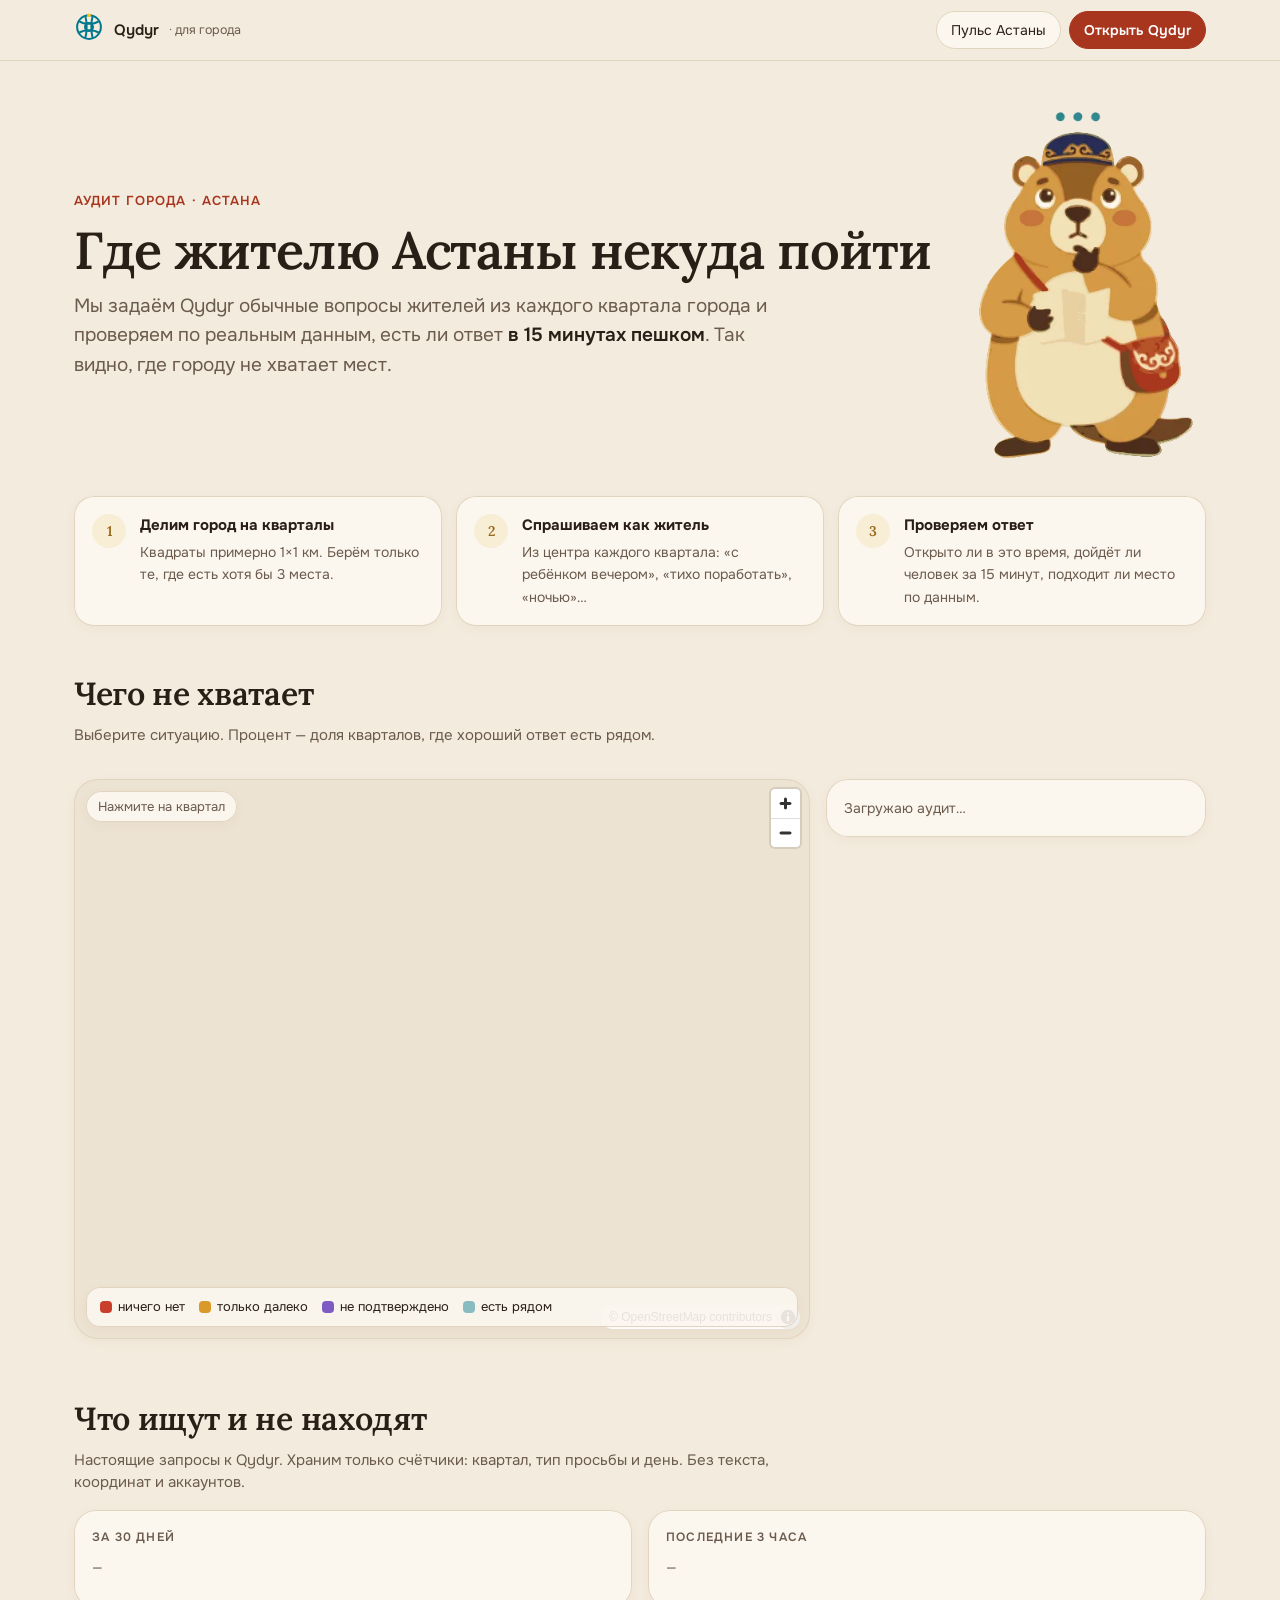
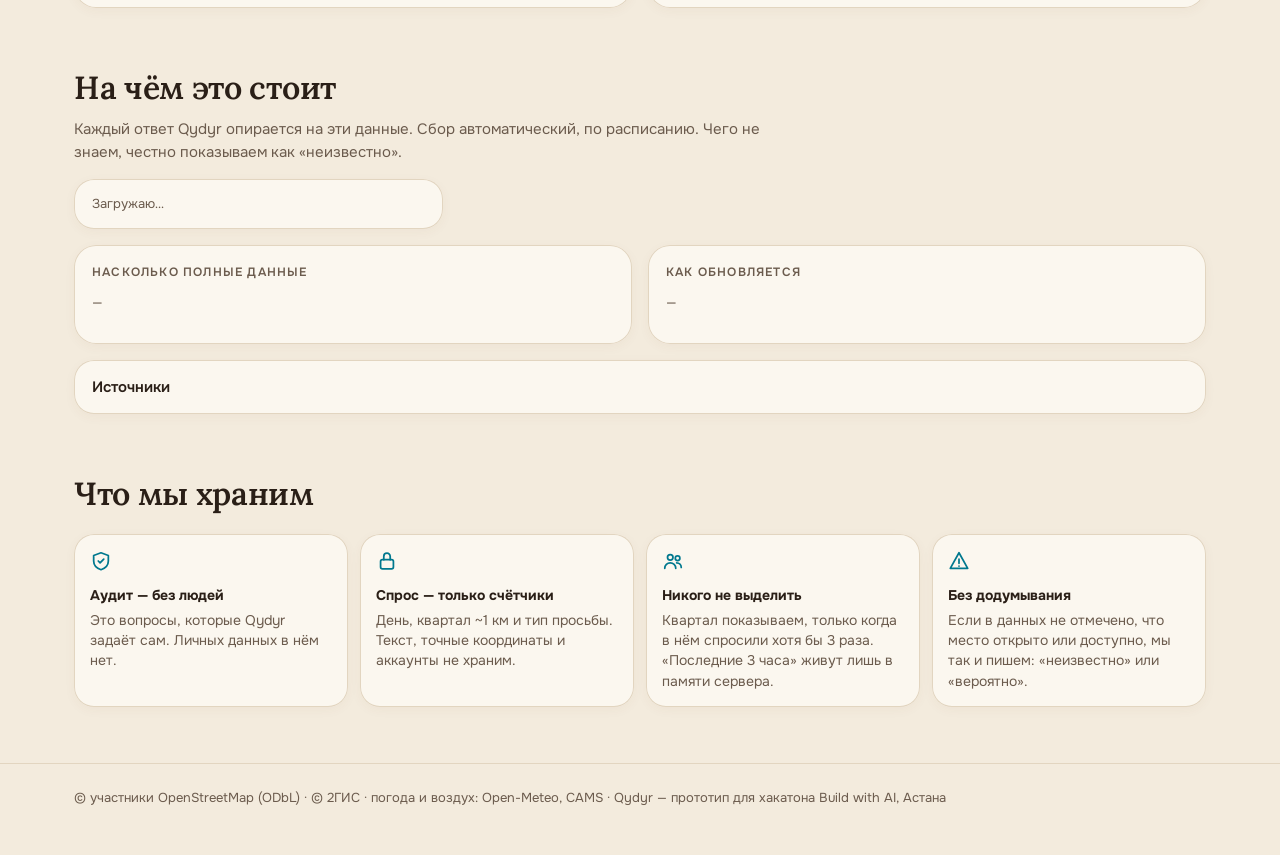
==== commit 7da86bb1: "Clear city and pulse pages, voice input that works in Telegram, group location button, "1 час 30 мин" ====
--- a/qydyr_data/web/city.html
+++ b/qydyr_data/web/city.html
@@ -1,125 +1,232 @@
 <!doctype html>
-<html lang="ru" data-theme="dark">
+<html lang="ru">
 <head>
 <meta charset="utf-8">
 <meta name="viewport" content="width=device-width, initial-scale=1">
 <title>Qydyr для города</title>
+<meta name="description" content="Где Астана не отвечает на обычные запросы жителей: аудит по кварталам ~1 км, живой спрос и источники данных.">
 <link rel="stylesheet" href="assets/fonts.css">
 <link rel="stylesheet" href="assets/vendor/maplibre-gl.css">
-<link rel="stylesheet" href="assets/app.css">
+<link rel="stylesheet" href="assets/tokens.css">
 <style>
-  body { overflow: auto; background: var(--bg); }
-  :root { --none: #E5735A; --guess: #B79CFF; --far: var(--gold); --ok: var(--sky); }
-  .city { max-width: 1320px; margin: 0 auto; padding: 28px 24px 56px; display: flex; flex-direction: column; gap: 28px; }
-  .c-head { display: flex; align-items: center; justify-content: space-between; gap: 20px; flex-wrap: wrap; }
-  .c-title { display: flex; align-items: center; gap: 16px; min-width: 0; }
-  .c-title .logo { width: 48px; height: 48px; flex-shrink: 0; }
-  .c-title h1 { margin: 0; font-family: var(--font-display); font-weight: 700; font-size: clamp(24px, 3vw, 36px); letter-spacing: -0.02em; }
-  .c-title p { margin: 4px 0 0; color: var(--text-2); font-size: 15px; }
-  .links { display: flex; gap: 10px; flex-wrap: wrap; }
-  .links a { display: inline-flex; align-items: center; min-height: 40px; padding: 0 16px; border-radius: 999px; border: 1px solid var(--line-2); color: var(--text); text-decoration: none; font-size: 14px; }
-  .links a:hover { border-color: var(--sky); }
-  .kpis { display: grid; grid-template-columns: repeat(auto-fit, minmax(150px, 1fr)); gap: 12px; }
-  .kpi { display: flex; flex-direction: column; gap: 4px; padding: 16px 18px; border-radius: 20px; background: var(--surface); border: 1px solid var(--line); }
-  .kpi b { font-family: var(--font-display); font-weight: 600; font-size: 26px; }
-  .kpi span { font-size: 13px; color: var(--text-2); line-height: 1.35; }
-  .kpi.warn b { color: var(--far); }
-  section h2 { margin: 0 0 6px; font-family: var(--font-display); font-weight: 600; font-size: clamp(19px, 2vw, 24px); letter-spacing: -0.01em; }
-  section > p.lead { margin: 0 0 16px; color: var(--text-2); font-size: 15px; line-height: 1.5; max-width: 860px; }
-  .scen { display: flex; gap: 8px; flex-wrap: wrap; margin-bottom: 14px; }
-  .scen button { min-height: 40px; padding: 0 16px; border-radius: 999px; border: 1px solid var(--line-2); background: var(--surface); color: var(--text); font: inherit; font-size: 14px; cursor: pointer; }
-  .scen button[aria-pressed="true"] { background: var(--sky); color: var(--sky-ink); border-color: var(--sky); font-weight: 600; }
-  .audit-grid { display: grid; grid-template-columns: minmax(0, 1fr) 400px; gap: 18px; }
-  .c-map { position: relative; min-height: 520px; border-radius: 24px; overflow: hidden; border: 1px solid var(--line); background: var(--bg); }
+  :root { --c-none: #C8402B; --c-guess: #7E5BC2; --c-far: #D99A2B; --c-ok: #00788E; --wrap: 1180px; }
+  * { box-sizing: border-box; }
+  [hidden] { display: none !important; }
+  html, body { margin: 0; }
+  body { background: var(--bg); color: var(--ink); font: 400 15px/1.5 var(--font); -webkit-font-smoothing: antialiased; }
+  svg.i { flex-shrink: 0; }
+  a { color: inherit; }
+  .wrap { max-width: var(--wrap); margin: 0 auto; padding: 0 24px; }
+  .muted { color: var(--muted); }
+  svg.i { width: 20px; height: 20px; }
+
+  /* top bar */
+  .top { position: sticky; top: 0; z-index: 20; background: color-mix(in srgb, var(--bg) 88%, transparent); backdrop-filter: blur(10px); border-bottom: 1px solid var(--line); }
+  .top .wrap { display: flex; align-items: center; justify-content: space-between; gap: 16px; height: 60px; }
+  .brand { display: flex; align-items: center; gap: 10px; font-weight: 600; text-decoration: none; }
+  .brand .logo { width: 30px; height: 30px; }
+  .brand small { color: var(--muted); font-weight: 400; }
+  .nav { display: flex; gap: 8px; }
+  .nav a { display: inline-flex; align-items: center; gap: 6px; min-height: 38px; padding: 0 14px; border-radius: 999px; text-decoration: none; font-size: 14px; border: 1px solid var(--line); background: var(--surface); }
+  .nav a.cta { background: var(--primary); color: var(--on-primary); border-color: var(--primary); font-weight: 600; }
+
+  /* hero */
+  .hero { padding: 48px 0 28px; display: grid; grid-template-columns: minmax(0, 1fr) 240px; gap: 32px; align-items: center; }
+  .eyebrow { display: inline-flex; align-items: center; gap: 8px; font-size: 13px; font-weight: 600; letter-spacing: 0.08em; text-transform: uppercase; color: var(--pin); }
+  h1 { margin: 10px 0 14px; font-family: var(--serif); font-weight: 600; font-size: clamp(30px, 4.4vw, 52px); line-height: 1.08; letter-spacing: -0.02em; }
+  .hero p.lead { margin: 0; font-size: clamp(16px, 1.6vw, 19px); line-height: 1.55; color: var(--muted); max-width: 720px; }
+  .hero p.lead b { color: var(--ink); font-weight: 600; }
+  .hero img { width: 100%; max-width: 220px; justify-self: center; }
+
+  /* how */
+  .how { display: grid; grid-template-columns: repeat(3, minmax(0, 1fr)); gap: 14px; margin: 8px 0 44px; }
+  .step { display: flex; gap: 14px; padding: 18px; border-radius: 20px; background: var(--surface); box-shadow: var(--card-shadow); }
+  .step .n { flex-shrink: 0; width: 34px; height: 34px; border-radius: 50%; display: grid; place-items: center; background: var(--gold-soft); color: var(--tip-ink); font-weight: 700; font-family: var(--serif); }
+  .step b { display: block; margin-bottom: 4px; font-size: 15px; }
+  .step span { font-size: 14px; line-height: 1.45; color: var(--muted); }
+
+  section.block { margin: 0 0 56px; }
+  .sec-head { display: flex; align-items: end; justify-content: space-between; gap: 16px; margin-bottom: 16px; flex-wrap: wrap; }
+  h2 { margin: 0; font-family: var(--serif); font-weight: 600; font-size: clamp(24px, 2.6vw, 32px); letter-spacing: -0.01em; }
+  .sec-head p { margin: 6px 0 0; color: var(--muted); font-size: 15px; line-height: 1.5; max-width: 720px; }
+
+  /* scenario cards: the selector and the summary at once */
+  .scen { display: grid; grid-template-columns: repeat(6, minmax(0, 1fr)); gap: 10px; margin-bottom: 16px; }
+  .sc { all: unset; box-sizing: border-box; cursor: pointer; display: flex; flex-direction: column; gap: 8px; padding: 14px; border-radius: 18px; background: var(--surface); box-shadow: var(--card-shadow); transition: transform .15s, box-shadow .15s; }
+  .sc:hover { transform: translateY(-2px); }
+  .sc:focus-visible { outline: 2px solid var(--sky); outline-offset: 2px; }
+  .sc[aria-pressed="true"] { box-shadow: inset 0 0 0 2px var(--ink), 0 6px 18px #6b4b2420; }
+  .sc .t { display: flex; align-items: center; gap: 8px; font-weight: 600; font-size: 14px; line-height: 1.2; }
+  .sc .t svg { color: var(--pin); width: 18px; height: 18px; }
+  .sc .pct { font-family: var(--serif); font-size: 26px; font-weight: 600; line-height: 1; }
+  .sc .pct small { font-family: var(--font); font-size: 12px; font-weight: 400; color: var(--muted); margin-left: 4px; }
+  .seg { display: flex; height: 6px; border-radius: 3px; overflow: hidden; background: var(--surface-2); }
+  .seg span { display: block; height: 100%; }
+  .sc .bad { font-size: 12px; color: var(--muted); }
+
+  /* map + side */
+  .audit { display: grid; grid-template-columns: minmax(0, 1fr) 380px; gap: 16px; }
+  .map-card { position: relative; min-height: 560px; border-radius: 24px; overflow: hidden; box-shadow: var(--card-shadow); background: var(--surface-2); }
   #cmap { position: absolute; inset: 0; }
-  .legend { position: absolute; left: 12px; bottom: 12px; z-index: 2; display: flex; gap: 12px; flex-wrap: wrap; padding: 8px 12px; border-radius: 14px; background: var(--overlay); border: 1px solid var(--line); font-size: 12px; }
-  .legend i { display: inline-block; width: 12px; height: 12px; border-radius: 3px; margin-right: 6px; vertical-align: -2px; }
-  .panel { display: flex; flex-direction: column; gap: 12px; padding: 18px; border-radius: 22px; background: var(--surface); border: 1px solid var(--line); min-width: 0; }
-  .panel h3 { margin: 0; font-size: 12px; font-weight: 600; letter-spacing: 0.1em; text-transform: uppercase; color: var(--text-3); }
-  .req { font-size: 15px; line-height: 1.45; }
-  .req q { font-weight: 600; }
-  .req .when { color: var(--text-3); font-family: var(--font-mono); font-size: 12px; }
-  .stack { display: flex; height: 14px; border-radius: 7px; overflow: hidden; background: var(--card); }
-  .stack span { display: block; height: 100%; }
-  .counts { display: grid; grid-template-columns: repeat(2, minmax(0, 1fr)); gap: 6px 14px; font-size: 13px; color: var(--text-2); }
-  .counts b { color: var(--text); font-family: var(--font-mono); font-weight: 500; }
-  .gap { display: flex; flex-direction: column; gap: 3px; padding: 10px 12px; border-radius: 14px; background: var(--card); border-left: 4px solid var(--none); cursor: pointer; }
-  .gap.far { border-left-color: var(--far); }
-  .gap.guess { border-left-color: var(--guess); }
-  .gap b { font-size: 14px; }
-  .gap span { font-size: 13px; color: var(--text-2); line-height: 1.35; }
-  .why { margin: 0; font-size: 13px; color: var(--text-2); line-height: 1.45; }
-  .two { display: grid; grid-template-columns: repeat(2, minmax(0, 1fr)); gap: 18px; }
-  .bar { display: grid; grid-template-columns: 150px minmax(0, 1fr) 70px; align-items: center; gap: 10px; font-size: 14px; }
-  .bar .track { height: 10px; border-radius: 5px; background: var(--card); overflow: hidden; }
-  .bar .fill { height: 100%; background: var(--sky); }
-  .bar .fill.bad { background: var(--none); }
-  .bar em { font-style: normal; font-family: var(--font-mono); font-size: 12px; color: var(--text-2); text-align: right; }
-  table { width: 100%; border-collapse: collapse; font-size: 14px; }
-  th, td { text-align: left; padding: 9px 10px; border-bottom: 1px solid var(--line); vertical-align: top; }
-  th { font-size: 12px; font-weight: 600; letter-spacing: 0.06em; text-transform: uppercase; color: var(--text-3); }
-  td.cnt { font-family: var(--font-mono); text-align: right; white-space: nowrap; }
-  td a { color: var(--text); }
-  td .muted, .muted { color: var(--text-3); font-size: 12px; }
-  .zero { color: var(--far); }
-  .table-wrap { overflow-x: auto; }
-  ul.plain { margin: 0; padding-left: 18px; color: var(--text-2); line-height: 1.6; font-size: 14px; }
-  .empty { color: var(--text-3); font-size: 14px; }
-  .maplibregl-popup-content { font-size: 13px; line-height: 1.4; max-width: 260px; }
-  @media (max-width: 980px) { .audit-grid, .two { grid-template-columns: 1fr; } .c-map { min-height: 420px; } .bar { grid-template-columns: 110px minmax(0, 1fr) 64px; } }
-  @media (max-width: 520px) { .city { padding: 20px 16px 40px; gap: 22px; } .kpi { padding: 14px; } .kpi b { font-size: 22px; } .c-title .logo { width: 40px; height: 40px; } }
+  .legend { position: absolute; left: 12px; right: 12px; bottom: 12px; z-index: 2; display: flex; gap: 6px 14px; flex-wrap: wrap; padding: 10px 14px; border-radius: 14px; background: var(--overlay); box-shadow: var(--card-shadow); font-size: 13px; }
+  .legend span { display: inline-flex; align-items: center; gap: 6px; }
+  .dot { display: inline-block; width: 12px; height: 12px; border-radius: 4px; flex-shrink: 0; }
+  .hint { position: absolute; top: 12px; left: 12px; z-index: 2; padding: 6px 12px; border-radius: 999px; background: var(--overlay); box-shadow: var(--card-shadow); font-size: 13px; color: var(--muted); }
+  .side { display: flex; flex-direction: column; gap: 14px; min-width: 0; }
+  .card { padding: 18px; border-radius: 22px; background: var(--surface); box-shadow: var(--card-shadow); min-width: 0; }
+  .card h3 { margin: 0 0 10px; font-size: 12px; font-weight: 600; letter-spacing: 0.1em; text-transform: uppercase; color: var(--muted); }
+  .quote { margin: 0 0 6px; font-family: var(--serif); font-size: 19px; line-height: 1.35; }
+  .meta { display: flex; flex-wrap: wrap; gap: 6px; margin: 8px 0 10px; }
+  .pill { display: inline-flex; align-items: center; gap: 5px; padding: 4px 10px; border-radius: 999px; background: var(--surface-2); font-size: 12px; color: var(--muted); }
+  .pill svg { width: 14px; height: 14px; }
+  .why { margin: 0; font-size: 14px; line-height: 1.5; color: var(--muted); }
+  .big { display: flex; align-items: baseline; gap: 10px; margin-bottom: 10px; }
+  .big b { font-family: var(--serif); font-size: 44px; font-weight: 600; line-height: 1; }
+  .big span { font-size: 14px; color: var(--muted); line-height: 1.35; }
+  .seg.lg { height: 12px; border-radius: 6px; margin-bottom: 12px; }
+  .rows { display: flex; flex-direction: column; gap: 8px; }
+  .row { display: grid; grid-template-columns: 14px minmax(0, 1fr) auto; gap: 10px; align-items: start; font-size: 14px; line-height: 1.35; }
+  .row .dot { margin-top: 3px; }
+  .row small { display: block; color: var(--muted); font-size: 12px; }
+  .row em { font-style: normal; font-weight: 600; font-variant-numeric: tabular-nums; }
+  .worst { display: flex; flex-direction: column; gap: 8px; }
+  .w { all: unset; box-sizing: border-box; cursor: pointer; display: grid; grid-template-columns: 26px minmax(0, 1fr); gap: 10px; padding: 10px 12px; border-radius: 14px; background: var(--bg); }
+  .w:hover, .w:focus-visible { background: var(--surface-2); }
+  .w .k { width: 26px; height: 26px; border-radius: 8px; display: grid; place-items: center; color: #fff; font-size: 13px; font-weight: 700; }
+  .w b { display: block; font-size: 14px; }
+  .w span { font-size: 13px; color: var(--muted); line-height: 1.35; }
+  .empty { color: var(--muted); font-size: 14px; line-height: 1.5; }
+
+  /* demand */
+  .two { display: grid; grid-template-columns: repeat(2, minmax(0, 1fr)); gap: 16px; }
+  .bar { display: grid; grid-template-columns: minmax(90px, 140px) minmax(0, 1fr) auto; align-items: center; gap: 12px; font-size: 14px; }
+  .bar + .bar { margin-top: 10px; }
+  .track { height: 10px; border-radius: 5px; background: var(--surface-2); overflow: hidden; display: flex; }
+  .track span { display: block; height: 100%; }
+  .bar em { font-style: normal; font-size: 13px; color: var(--muted); font-variant-numeric: tabular-nums; white-space: nowrap; }
+  .live-row { all: unset; box-sizing: border-box; cursor: pointer; display: flex; justify-content: space-between; gap: 10px; padding: 10px 12px; border-radius: 14px; background: var(--bg); font-size: 14px; width: 100%; }
+  .live-row + .live-row { margin-top: 8px; }
+  .live-row span { color: var(--muted); font-size: 13px; }
+  .note { margin: 12px 0 0; font-size: 13px; color: var(--muted); line-height: 1.5; }
+
+  /* data */
+  .kpis { display: grid; grid-template-columns: repeat(3, minmax(0, 1fr)); gap: 12px; margin-bottom: 16px; }
+  .kpi { display: flex; gap: 14px; align-items: flex-start; padding: 16px 18px; border-radius: 20px; background: var(--surface); box-shadow: var(--card-shadow); }
+  .kpi .ic { flex-shrink: 0; width: 40px; height: 40px; border-radius: 12px; display: grid; place-items: center; background: var(--live-soft); color: var(--sky); }
+  .kpi b { display: block; font-family: var(--serif); font-size: 26px; font-weight: 600; line-height: 1.1; }
+  .kpi span { font-size: 13px; color: var(--muted); line-height: 1.4; }
+  .cov .bar { grid-template-columns: minmax(120px, 190px) minmax(0, 1fr) 44px; }
+  .cov .bar em { text-align: right; color: var(--ink); font-weight: 600; }
+  .cov small { display: block; font-size: 12px; color: var(--muted); }
+  .sched { list-style: none; margin: 0; padding: 0; display: flex; flex-direction: column; gap: 12px; }
+  .sched li { display: grid; grid-template-columns: 36px minmax(0, 1fr); gap: 12px; font-size: 14px; line-height: 1.4; }
+  .sched .ic { width: 36px; height: 36px; border-radius: 10px; display: grid; place-items: center; background: var(--gold-soft); color: var(--tip-ink); }
+  .sched small { display: block; color: var(--muted); font-size: 13px; }
+  details.src { margin-top: 16px; }
+  details.src summary { cursor: pointer; list-style: none; display: flex; align-items: center; justify-content: space-between; gap: 12px; padding: 16px 18px; border-radius: 20px; background: var(--surface); box-shadow: var(--card-shadow); font-weight: 600; }
+  details.src summary::-webkit-details-marker { display: none; }
+  details.src summary span { font-weight: 400; color: var(--muted); font-size: 14px; }
+  details.src[open] summary { border-radius: 20px 20px 0 0; }
+  .src-list { padding: 4px 18px 14px; border-radius: 0 0 20px 20px; background: var(--surface); box-shadow: var(--card-shadow); }
+  .src-row { display: grid; grid-template-columns: minmax(0, 1fr) auto; gap: 4px 12px; padding: 12px 0; border-bottom: 1px solid var(--line); font-size: 14px; }
+  .src-row:last-child { border-bottom: 0; }
+  .src-row small { grid-column: 1 / -1; color: var(--muted); font-size: 12px; }
+  .src-row b { font-weight: 600; font-variant-numeric: tabular-nums; text-align: right; }
+  .src-row a { text-decoration: none; }
+  .src-row a:hover { text-decoration: underline; }
+  .tag { display: inline-block; margin-left: 6px; padding: 1px 8px; border-radius: 999px; background: var(--surface-2); font-size: 11px; color: var(--muted); vertical-align: 1px; }
+  .err { color: var(--warn); }
+
+  /* privacy */
+  .priv { display: grid; grid-template-columns: repeat(4, minmax(0, 1fr)); gap: 12px; }
+  .priv div { padding: 16px; border-radius: 20px; background: var(--surface); box-shadow: var(--card-shadow); font-size: 14px; line-height: 1.45; color: var(--muted); }
+  .priv svg { width: 22px; height: 22px; color: var(--sky); margin-bottom: 8px; }
+  .priv b { display: block; color: var(--ink); margin-bottom: 4px; }
+  footer { padding: 24px 0 48px; color: var(--muted); font-size: 13px; border-top: 1px solid var(--line); }
+
+  .maplibregl-popup-content { font: 13px/1.45 var(--font); color: var(--ink); background: var(--surface); border-radius: 14px; padding: 10px 12px; max-width: 260px; box-shadow: var(--float-shadow); }
+  .maplibregl-popup-tip { border-top-color: var(--surface) !important; border-bottom-color: var(--surface) !important; }
+  .maplibregl-popup-content b { display: block; margin-bottom: 2px; }
+
+  @media (max-width: 1080px) { .scen { grid-template-columns: repeat(3, minmax(0, 1fr)); } .audit { grid-template-columns: 1fr; } .priv { grid-template-columns: repeat(2, minmax(0, 1fr)); } }
+  @media (max-width: 760px) {
+    .wrap { padding: 0 16px; }
+    .hero { grid-template-columns: 1fr; padding-top: 28px; gap: 8px; } .hero img { display: none; }
+    .how, .two { grid-template-columns: 1fr; }
+    .kpis { grid-template-columns: repeat(2, minmax(0, 1fr)); } .kpi { flex-direction: column; gap: 8px; padding: 14px; }
+    .scen { grid-template-columns: repeat(2, minmax(0, 1fr)); }
+    .map-card { min-height: 420px; }
+    .nav a:not(.cta) { display: none; }
+    .brand small { display: none; }
+    .priv { grid-template-columns: 1fr; }
+    .legend { font-size: 12px; }
+  }
 </style>
 <script type="module" src="assets/city.js"></script>
 </head>
 <body>
-<main class="city">
-  <header class="c-head">
-    <div class="c-title"><span id="logo"></span><div><h1>Qydyr для города</h1><p>Где Астана не отвечает на обычные запросы жителей — по реальным данным, ячейками ~1 км</p></div></div>
-    <nav class="links"><a href="./">Открыть Qydyr</a><a href="pulse.html">Пульс Астаны</a></nav>
-  </header>
-
-  <section class="kpis" id="kpis" aria-label="Коротко"><div class="kpi"><b>—</b><span>загружаю…</span></div></section>
-
-  <section aria-labelledby="h-audit">
-    <h2 id="h-audit">Чего не хватает городу</h2>
-    <p class="lead">Qydyr сам задаёт типовой запрос из центра каждой ячейки ~1 км, где есть хотя бы 3 места, и смотрит, что реально подходит по нашей базе: открыто ли в это время, успеет ли человек дойти, отвечает ли место на просьбу. Красное — ничего, жёлтое — только далеко, фиолетовое — только «вероятно», без подтверждения в данных.</p>
-    <div class="scen" id="scen" role="group" aria-label="Сценарий"></div>
-    <div class="audit-grid">
-      <div class="c-map"><div id="cmap" role="img" aria-label="Карта пробелов по ячейкам"></div>
-        <div class="legend"><span><i style="background:var(--none)"></i>ничего рядом</span><span><i style="background:var(--guess)"></i>только «вероятно»</span><span><i style="background:var(--far)"></i>дальше 15 мин</span><span><i style="background:var(--ok);opacity:.55"></i>есть рядом</span></div>
+<header class="top"><div class="wrap">
+  <a class="brand" href="./"><span id="logo"></span>Qydyr <small>· для города</small></a>
+  <nav class="nav"><a href="pulse.html">Пульс Астаны</a><a class="cta" href="./">Открыть Qydyr</a></nav>
+</div></header>
+
+<main class="wrap">
+  <section class="hero">
+    <div>
+      <span class="eyebrow">Аудит города · Астана</span>
+      <h1>Где жителю Астаны некуда пойти</h1>
+      <p class="lead" id="lead">Мы задаём Qydyr обычные вопросы жителей из каждого квартала города и проверяем по реальным данным, есть ли ответ <b>в 15 минутах пешком</b>. Так видно, где городу не хватает мест.</p>
+    </div>
+    <img src="assets/art/suyrbek-map.webp" alt="" width="220" height="351" decoding="async">
+  </section>
+
+  <div class="how" aria-label="Как считаем">
+    <div class="step"><span class="n">1</span><div><b>Делим город на кварталы</b><span>Квадраты примерно 1×1 км. Берём только те, где есть хотя бы 3 места.</span></div></div>
+    <div class="step"><span class="n">2</span><div><b>Спрашиваем как житель</b><span>Из центра каждого квартала: «с ребёнком вечером», «тихо поработать», «ночью»…</span></div></div>
+    <div class="step"><span class="n">3</span><div><b>Проверяем ответ</b><span>Открыто ли в это время, дойдёт ли человек за 15 минут, подходит ли место по данным.</span></div></div>
+  </div>
+
+  <section class="block" aria-labelledby="h-audit">
+    <div class="sec-head"><div><h2 id="h-audit">Чего не хватает</h2><p>Выберите ситуацию. Процент — доля кварталов, где хороший ответ есть рядом.</p></div></div>
+    <div class="scen" id="scen" role="group" aria-label="Ситуация"></div>
+    <div class="audit">
+      <div class="map-card">
+        <div id="cmap" role="img" aria-label="Карта кварталов"></div>
+        <span class="hint">Нажмите на квартал</span>
+        <div class="legend">
+          <span><i class="dot" style="background:var(--c-none)"></i>ничего нет</span>
+          <span><i class="dot" style="background:var(--c-far)"></i>только далеко</span>
+          <span><i class="dot" style="background:var(--c-guess)"></i>не подтверждено</span>
+          <span><i class="dot" style="background:var(--c-ok);opacity:.45"></i>есть рядом</span>
+        </div>
       </div>
-      <aside class="panel" id="side"><span class="empty">загружаю аудит…</span></aside>
-    </div>
-  </section>
-
-  <section aria-labelledby="h-demand">
-    <h2 id="h-demand">Ищут и не находят</h2>
-    <p class="lead">Живые запросы к Qydyr — только как счётчики: ячейка ~1 км, понятая просьба и день. Без текста, координат и людей. Ячейка появляется, когда в ней спросили хотя бы <span id="k">3</span> раза: так никто не выделяется.</p>
+      <div class="side" id="side"><div class="card"><span class="empty">Загружаю аудит…</span></div></div>
+    </div>
+  </section>
+
+  <section class="block" aria-labelledby="h-demand">
+    <div class="sec-head"><div><h2 id="h-demand">Что ищут и не находят</h2><p>Настоящие запросы к Qydyr. Храним только счётчики: квартал, тип просьбы и день. Без текста, координат и аккаунтов.</p></div></div>
     <div class="two">
-      <div class="panel"><h3>За 30 дней: что не нашли</h3><div id="needs" style="display:flex;flex-direction:column;gap:10px"><span class="empty">—</span></div></div>
-      <div class="panel"><h3>Последние 3 часа</h3><div id="live" style="display:flex;flex-direction:column;gap:8px"><span class="empty">—</span></div></div>
-    </div>
-  </section>
-
-  <section aria-labelledby="h-data">
-    <h2 id="h-data">Откуда данные</h2>
-    <p class="lead">Каждый ответ Qydyr стоит на этих источниках. Сбор автоматический, по расписанию; у каждого события хранится цитата из источника, у каждого факта прогулки — ссылка. Что не знаем — показываем как «неизвестно».</p>
+      <div class="card"><h3>За 30 дней</h3><div id="needs"><span class="empty">—</span></div><p class="note" id="k-note"></p></div>
+      <div class="card"><h3>Последние 3 часа</h3><div id="live"><span class="empty">—</span></div></div>
+    </div>
+  </section>
+
+  <section class="block" aria-labelledby="h-data">
+    <div class="sec-head"><div><h2 id="h-data">На чём это стоит</h2><p>Каждый ответ Qydyr опирается на эти данные. Сбор автоматический, по расписанию. Чего не знаем, честно показываем как «неизвестно».</p></div></div>
+    <div class="kpis" id="kpis"><div class="kpi"><span class="empty">Загружаю…</span></div></div>
     <div class="two">
-      <div class="panel"><h3>Полнота базы</h3><div id="coverage" style="display:flex;flex-direction:column;gap:12px"><span class="empty">—</span></div></div>
-      <div class="panel"><h3>Как обновляется</h3><div id="schedule"><span class="empty">—</span></div></div>
-    </div>
-    <div class="panel" style="margin-top:18px"><h3>Источники</h3><div class="table-wrap" id="sources"><span class="empty">—</span></div></div>
-  </section>
-
-  <section aria-labelledby="h-privacy">
-    <h2 id="h-privacy">Что хранится</h2>
-    <ul class="plain">
-      <li>Аудит города — это запросы, которые Qydyr задаёт сам: в нём нет данных людей.</li>
-      <li>Живой спрос — счётчики по дню, ячейке ~1 км и типу просьбы. Текст запроса, точные координаты и аккаунты не хранятся.</li>
-      <li>Ячейки, где спросили меньше 3 раз, не показываются. «Последние 3 часа» живут только в памяти сервера.</li>
-      <li>Место без отметки в OpenStreetMap не объявляется доступным или открытым: оно попадает в «вероятно» или «неизвестно».</li>
-    </ul>
+      <div class="card cov"><h3>Насколько полные данные</h3><div id="coverage"><span class="empty">—</span></div><p class="note" id="cov-note"></p></div>
+      <div class="card"><h3>Как обновляется</h3><div id="schedule"><span class="empty">—</span></div></div>
+    </div>
+    <details class="src" id="src-box"><summary>Источники <span id="src-sum"></span></summary><div class="src-list" id="sources"></div></details>
+  </section>
+
+  <section class="block" aria-labelledby="h-privacy">
+    <div class="sec-head"><div><h2 id="h-privacy">Что мы храним</h2></div></div>
+    <div class="priv" id="priv"></div>
   </section>
 </main>
+<footer><div class="wrap">© участники OpenStreetMap (ODbL) · © 2ГИС · погода и воздух: Open-Meteo, CAMS · Qydyr — прототип для хакатона Build with AI, Астана</div></footer>
 </body>
 </html>
--- a/qydyr_data/web/assets/tokens.css
+++ b/qydyr_data/web/assets/tokens.css
@@ -0,0 +1,84 @@
+/* Qydyr — v5 «Тёплая бумага»: palette from the illustrations — Есиль indigo, steppe gold, ornament red for marks.
+   Light paper by default, a warm dark for Telegram's dark mode. The old token names (--text, --card, --sun...)
+   stay as aliases: the city page and the pulse screen read them. */
+:root {
+  --bg: #F3EBDD;
+  --surface: #FBF7EF;
+  --surface-2: #EDE3D2;
+  --ink: #2A1F17;
+  --muted: #6B5B4D;
+  --line: #E2D5C0;
+  --night: #1E2A5A;
+  --night-ink: #F2F4FA;
+  --gold: #D99A2B;
+  --gold-ink: #2A1F17;
+  --gold-soft: #F8EED5;
+  --tip-ink: #99661B;
+  --sky: #00788E;
+  --live: #00788E;
+  --live-soft: #E3EFEC;
+  --pin: #A8361F;
+  --warn: #B4532F;
+  --primary: #A8361F;
+  --on-primary: #FFFFFF;
+  --you: #0A7BA2;
+  --card-shadow: inset 0 0 0 1px var(--line), 0 3px 12px #6b4b240b;
+  --float-shadow: 0 2px 10px #17203b26;
+  --serif: Lora, Georgia, serif;
+  --font: Onest, system-ui, -apple-system, "Segoe UI", sans-serif;
+
+  /* aliases for the city page, the pulse screen and the older markup */
+  --card: var(--surface);
+  --card-2: var(--surface-2);
+  --line-2: var(--line);
+  --text: var(--ink);
+  --text-2: var(--muted);
+  --text-3: var(--muted);
+  --sky-ink: #FFFFFF;
+  --sky-soft: color-mix(in srgb, var(--sky) 12%, transparent);
+  --sky-glow: color-mix(in srgb, var(--sky) 55%, transparent);
+  --sun: var(--gold);
+  --sun-text: var(--tip-ink);
+  --sun-ink: var(--gold-ink);
+  --sun-soft: var(--gold-soft);
+  --coral: var(--warn);
+  --dusk: #8F8778;
+  --pin-off: #E8DFCF;
+  --overlay: color-mix(in srgb, var(--surface) 92%, transparent);
+  --shadow: 0 10px 30px #6b4b2424;
+  --font-display: var(--serif);
+  --font-body: var(--font);
+  --font-mono: "JetBrains Mono", ui-monospace, "SF Mono", Menlo, monospace;
+  --safe-top: calc(var(--tg-safe-area-inset-top, 0px) + var(--tg-content-safe-area-inset-top, 0px));
+  --safe-bottom: max(env(safe-area-inset-bottom, 0px), var(--tg-safe-area-inset-bottom, 0px));
+  /* the height people actually see: in Telegram it is smaller than 100vh (the webview opens half-way, the
+     keyboard and the header take their part), and Telegram tells it in --tg-viewport-stable-height */
+  --app-h: var(--tg-viewport-stable-height, 100dvh);
+  --tabbar: 0px;
+  color-scheme: light;
+}
+
+:root[data-theme="dark"] {
+  --bg: #1B1612;
+  --surface: #26201A;
+  --surface-2: #322A22;
+  --ink: #F3EBDD;
+  --muted: #B8A898;
+  --line: #3A3027;
+  --gold: #E0A83E;
+  --gold-ink: #1B1612;
+  --gold-soft: #3A2F1C;
+  --tip-ink: #E8B65A;
+  --sky: #5BB8C8;
+  --live: #5BB8C8;
+  --live-soft: #1D3236;
+  --pin: #D25A3E;
+  --warn: #EE8A68;
+  --primary: #C2462A;
+  --you: #5BB8C8;
+  --card-shadow: inset 0 0 0 1px var(--line);
+  --float-shadow: 0 2px 12px #00000059;
+  --pin-off: #3A3027;
+  --shadow: 0 10px 30px #00000066;
+  color-scheme: dark;
+}
